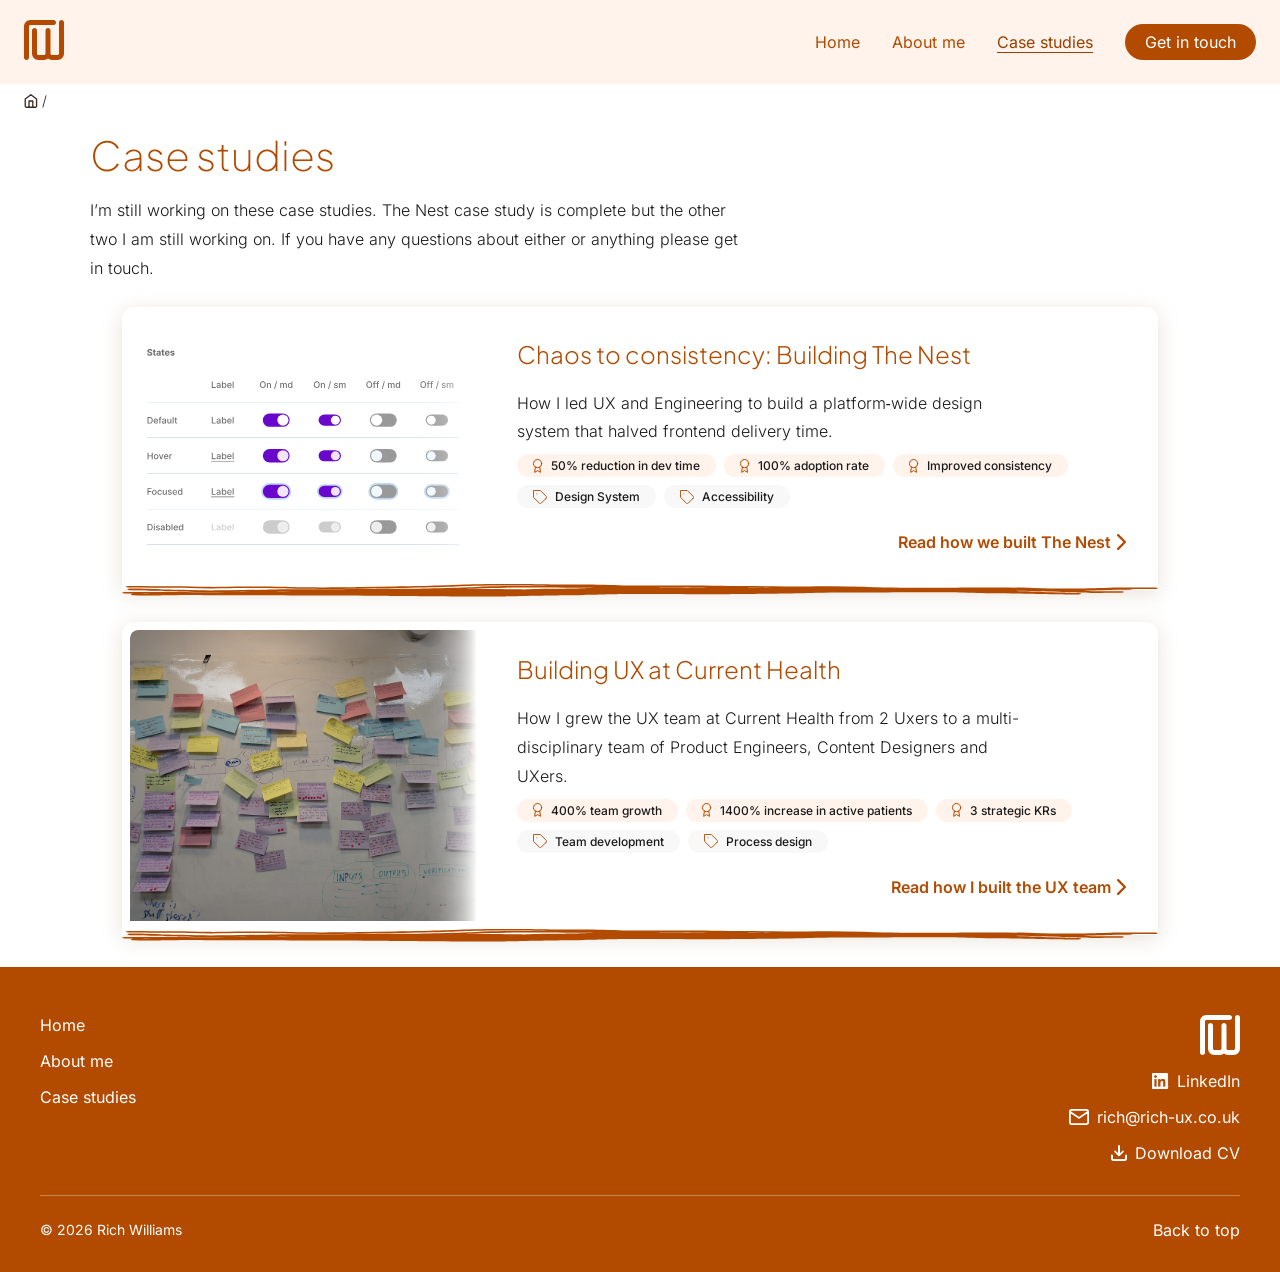
==== case-studies/index.html @ 564349df "fixed link on card" ====
<!DOCTYPE html>
<html lang="en">

<head>
    <meta charset="UTF-8" />
    <meta name="viewport" content="width=device-width, initial-scale=1.0" />
    <title>Chaos to consistency: Building The Nest — Rich Williams</title>
    <link rel="stylesheet" href="../style.css" />
    <link rel="icon" type="image/png" href="../assets/icons/rwfavicon.png" />
    <link
        href="https://fonts.googleapis.com/css2?family=Source+Serif+4:ital,opsz,wght@0,8..60,300;0,8..60,400;1,8..60,300;1,8..60,400&display=swap"
        rel="stylesheet">
</head>

<body>

    <!-- Navigation -->
    <nav>
        <div class="nav-inner">
            <div class="nav-logo">
                <a href="../index.html" class="nav-logo"><img src="../assets/icons/rwlogo.svg" alt="Rich Williams" /></a>
            </div>
            <button class="nav-toggle" aria-label="Toggle navigation">
                <span></span>
                <span></span>
                <span></span>
            </button>
            <ul class="nav-links">
                <li><a href="../index.html">Home</a></li>
                <li><a href="../About.html">About me</a></li>
                <li><a href="#" class="active">Case studies</a></li>
                <li><a href="../Get-in-touch.html" class="small-button">Get in touch</a></li>
            </ul>
        </div>
    </nav>





    <p class="breadcrumb"><a href="../index.html"><img src="../assets/icons/home.svg" alt="Home" /></a> /
    </p>
    <!-- Page title -->
    <section class="section page-title">
        <div class="container">
            <h1 class="heading-xl">Case studies</h1>
            <div class="page-intro">
            <p>I’m still working on these case studies. The Nest case study is complete but the other two I am still
                working on. If you have any questions about either or anything please get in touch.</p>
        </div>

        </div>
    </section>

   <section class="section">
    <div class="container">
      <div class="case-study-card">
        <div class="case-study-inner">
          <!-- Thumbnail image -->
          <div class="case-study-image">
            <img src="../assets/images/toggle states.svg" alt="The Nest design system" />
          </div>

          <div class="case-study-content">
            <!-- Title and description -->
            <h3 class="heading-sm">Chaos to consistency: Building The Nest</h3>
            <p>How I led UX and Engineering to build a platform‑wide design system that halved frontend delivery time.
            </p>

            <!-- Outcome metrics -->
            <div class="tag-row">
              <span class="caption tag tag-tint">
                <img src="../assets/icons/rosette.svg" alt="" />
                50% reduction in dev time
              </span>
              <span class="caption tag tag-tint">
                <img src="../assets/icons/rosette.svg" alt="" />
                100% adoption rate
              </span>
              <span class="caption tag tag-tint">
                <img src="../assets/icons/rosette.svg" alt="" />
                Improved consistency
              </span>
            </div>
            <!-- Category tags -->
            <div class="tag-row">
              <span class="caption tag tag-grey">
                <img src="../assets/icons/tag.svg" alt="" />
                Design System
              </span>
              <span class="caption tag tag-grey">
                <img src="../assets/icons/tag.svg" alt="" />
                Accessibility
              </span>
            </div>

            <!-- Link to full case study -->
            <a href="Nest.html" class="text-link">Read how we built The Nest <img src="../assets/icons/chevron-right.svg"
                alt="" /></a>

          </div>
        </div>
        <svg class="card-divider" viewBox="0 0 1440 12" preserveAspectRatio="none" fill="none"
          xmlns="http://www.w3.org/2000/svg">
          <path
            d="M547.873 0.00112486C556.497 -0.0103455 564.703 0.0658817 575.033 0.161155C575.039 0.161148 575.044 0.161141 575.05 0.161135C576.592 0.174655 578.011 0.189028 579.595 0.203161C592.304 0.316782 608.635 0.447806 633.414 0.493424C660.767 0.543692 682.5 0.844926 695.744 1.14717C698.2 1.20355 700.788 1.23165 707.24 1.24553C711.489 1.25442 717.162 1.2574 725.466 1.25784C729.815 1.25819 734.997 1.25729 740.941 1.25504C743.165 1.25417 745.629 1.25084 748.038 1.24611C767.749 1.19651 795.05 1.19881 820.434 1.33791C837.796 1.42681 854.274 1.54306 866.773 1.62764C885.071 1.75426 902.698 1.88879 921.875 1.93249C931.959 1.95537 942.474 1.95318 953.745 1.90866C962.042 1.87637 970.833 1.85417 980.151 1.83052C996.888 1.7891 1013.18 1.99351 1029.73 2.23438C1031.84 2.26507 1033.94 2.29633 1036.07 2.32787C1050.66 2.54595 1065.61 2.77458 1081.73 2.90122C1085.93 2.93473 1090.12 2.96038 1094.03 2.98371C1117.24 3.12228 1137.14 3.02761 1158.81 2.92442C1168.75 2.87711 1179.07 2.82793 1190.26 2.79869C1197.57 2.77959 1206.17 2.76997 1215.58 2.76618C1228.98 2.75552 1243.94 2.88125 1258.93 3.09452C1261.11 3.12447 1263.29 3.15499 1265.46 3.18594C1265.47 3.18609 1265.48 3.18624 1265.49 3.18639C1284.44 3.47351 1303.07 3.65802 1318.44 3.62185C1322.03 3.61651 1325.43 3.60403 1328.61 3.58592C1355.33 3.39132 1365.41 3.12402 1373.8 3.00933C1376.96 2.95946 1379.88 2.91646 1383.36 2.8827C1383.54 2.88103 1383.71 2.87939 1383.89 2.87777C1396.43 2.76205 1415.11 2.77872 1434.05 2.81992C1434.12 2.82002 1434.19 2.82012 1434.26 2.82022C1437.47 2.82722 1440.03 3.11418 1440 3.45975C1440.01 3.80534 1437.41 4.079 1434.21 4.07201C1424.06 4.04977 1414.12 4.03518 1405.24 4.04273C1404.78 4.33979 1402.39 4.565 1399.52 4.56466C1396.64 4.56485 1391.37 4.60166 1383.9 4.68834C1372.71 4.80128 1356.57 5.15283 1335.97 5.52775C1338.33 5.56668 1340.31 5.60434 1342.03 5.64057C1344.06 5.68299 1345.62 5.71986 1346.96 5.75122C1349.74 5.81647 1351.6 5.85837 1354.89 5.8713C1361.87 5.85142 1372.47 5.76589 1383.9 5.74418C1384.94 5.74204 1386.03 5.74011 1387.09 5.73857C1390.27 5.73402 1392.85 6.01267 1392.84 6.35806C1392.82 6.70369 1390.22 6.98515 1387.04 6.98995C1386.97 6.99009 1386.91 6.99024 1386.85 6.99038C1385.88 6.99182 1384.86 6.99365 1383.9 6.99564C1372.44 7.01698 1361.39 7.10703 1354.05 7.12737C1352.03 7.13288 1350.28 7.13327 1348.97 7.13075C1347.93 7.12878 1346.62 7.12475 1345.89 7.11085C1345.79 7.10899 1345.61 7.10517 1345.39 7.09873C1345.39 7.09856 1345.38 7.09839 1345.38 7.09822C1345.26 7.09468 1344.63 7.07678 1343.96 7.03163C1343.83 7.02251 1343.53 7.00206 1343.19 6.96786C1343.11 6.96574 1343.02 6.96361 1342.93 6.96149C1341.7 6.93205 1340.45 6.90159 1339.1 6.87228C1335 6.78174 1329.04 6.68565 1318.44 6.54273C1315.34 6.50072 1311.93 6.45338 1308 6.39572C1291.97 6.22969 1264.86 5.58526 1231.08 5.34145C1233.36 5.37998 1235.64 5.42057 1237.93 5.46292C1243.68 5.56909 1249.47 5.68808 1255.24 5.81422C1257.47 5.86255 1259.65 5.91125 1261.87 5.96081C1265.46 6.04072 1269.05 6.12171 1272.65 6.19987C1275.07 6.25266 1277.51 6.30435 1279.94 6.35406C1279.94 6.35413 1279.95 6.35419 1279.96 6.35426C1283.33 6.42333 1286.72 6.48903 1290.12 6.54993C1291.33 6.57203 1292.49 6.59256 1293.67 6.6124C1298.34 6.69073 1302.91 6.75731 1308.18 6.84855C1308.82 6.86294 1309.51 6.88088 1310.04 6.89551C1310.6 6.91098 1311.14 6.92648 1311.64 6.94202C1312.09 6.95573 1312.51 6.96953 1312.92 6.98231C1312.98 6.984 1313.03 6.9857 1313.09 6.98739C1313.55 7.00165 1313.99 7.01475 1314.42 7.02704C1314.85 7.03931 1315.24 7.05103 1315.63 7.06114C1315.64 7.06114 1315.64 7.06114 1315.65 7.06114C1316.06 7.0715 1316.38 7.07924 1316.82 7.08801C1317.38 7.09897 1317.86 7.10727 1318.44 7.11527C1318.44 7.11528 1318.44 7.11528 1318.44 7.11528C1319.01 7.12306 1319.6 7.12978 1320.18 7.13542C1320.76 7.14105 1321.37 7.14567 1321.98 7.1496C1322.59 7.15352 1323.2 7.15693 1323.83 7.15955C1324.46 7.16218 1325.08 7.16413 1325.72 7.16583C1326.36 7.16753 1327 7.16905 1327.64 7.1702C1329.14 7.17283 1330.56 7.2356 1331.6 7.34803C1332.65 7.46045 1333.23 7.61276 1333.23 7.77397C1333.22 7.93514 1332.62 8.09351 1331.57 8.21494C1330.51 8.33629 1329.09 8.41018 1327.59 8.42165C1327.19 8.42472 1326.78 8.42794 1326.37 8.43084C1326.13 8.43256 1325.89 8.43402 1325.64 8.43565C1324.98 8.44002 1324.33 8.44444 1323.66 8.44787C1322.98 8.4513 1322.33 8.45383 1321.64 8.45581C1320.95 8.45778 1320.27 8.45901 1319.57 8.45884C1319.2 8.45875 1318.83 8.45829 1318.44 8.4574C1318.1 8.45659 1317.76 8.45542 1317.41 8.45383C1316.7 8.45067 1315.89 8.44463 1315.18 8.43678C1314.66 8.43127 1313.99 8.42173 1313.45 8.41299C1312.88 8.40386 1312.33 8.39355 1311.79 8.38274C1311.26 8.3719 1310.74 8.36032 1310.24 8.34926C1310.18 8.34812 1310.13 8.34698 1310.08 8.34585C1309.63 8.33604 1309.21 8.32638 1308.81 8.31767C1308.36 8.30794 1307.94 8.29943 1307.54 8.29196C1307.1 8.28358 1306.82 8.27986 1306.49 8.27558C1302.12 8.24029 1296.7 8.21187 1291.56 8.16902C1290.92 8.16377 1290.26 8.15804 1289.62 8.15235C1286.24 8.12291 1282.86 8.08876 1279.48 8.05094C1277.03 8.0235 1274.57 7.99421 1272.12 7.9636C1268.5 7.91859 1264.87 7.87073 1261.25 7.82392C1259 7.79481 1256.79 7.7664 1254.55 7.7386C1248.69 7.66596 1242.82 7.60094 1236.92 7.54868C1231.06 7.49641 1225.14 7.45665 1219.21 7.42698C1218.03 7.42095 1216.82 7.41519 1215.58 7.40971C1210.84 7.38831 1205.98 7.35915 1201.27 7.31908C1196.93 7.28146 1192.47 7.21588 1188.33 7.14817C1186.13 7.11171 1183.93 7.07471 1181.8 7.0377C1181.79 7.03749 1181.79 7.03729 1181.78 7.03709C1179.89 7.0046 1178.05 6.97243 1176.2 6.94187C1172.25 6.87605 1168.37 6.81738 1164.49 6.76791C1160.62 6.71843 1156.76 6.67806 1152.87 6.64706C1149.01 6.61637 1145.1 6.59417 1141.21 6.58053C1137.33 6.56677 1133.46 6.56119 1129.45 6.56161C1124.17 6.56282 1118.91 6.574 1113.5 6.58724C1108.14 6.60077 1102.72 6.61771 1097.35 6.63485C1096.75 6.63662 1096.2 6.63834 1095.68 6.64005C1095.1 6.64176 1094.52 6.64346 1094.03 6.64517C1093.37 6.64757 1092.4 6.65039 1091.71 6.65333C1091.71 6.65333 1091.7 6.65334 1091.69 6.65334C1088.18 6.66679 1084.66 6.68235 1081.13 6.69789C1075.7 6.72194 1070.23 6.74676 1064.76 6.76954C1059.29 6.79227 1053.78 6.8133 1048.23 6.82905C1042.68 6.84448 1037.02 6.85552 1031.3 6.84967C1026.2 6.84502 1021.07 6.83549 1016.05 6.8269C1014.72 6.82465 1013.39 6.82247 1012.07 6.82036C1005.78 6.81078 999.681 6.80805 993.657 6.82573C987.637 6.84292 981.629 6.87976 975.569 6.93455C969.507 6.98934 963.41 7.06082 957.207 7.1488C956.031 7.16533 954.889 7.18221 953.781 7.19942C948.699 7.27656 943.706 7.35134 938.638 7.4234C932.412 7.51157 926.215 7.59409 919.895 7.67037C916.378 7.71266 912.684 7.74852 909.13 7.77584C905.593 7.80352 902.029 7.82446 898.555 7.84091C897.131 7.84758 895.721 7.85333 894.327 7.85888C892.302 7.86699 890.25 7.87377 888.272 7.88073C884.908 7.89238 881.648 7.904 878.446 7.919C875.269 7.93409 872.168 7.95309 869.193 7.97987C866.096 8.00761 863.562 8.03865 860.51 8.08602C853.095 8.16706 848.499 8.17442 843.395 8.18429C842.39 8.18621 841.362 8.18856 840.291 8.19114C834.174 8.19966 828.053 8.19667 822.019 8.18948C815.939 8.18205 809.923 8.17013 803.858 8.15673C797.866 8.14352 791.758 8.12823 785.758 8.11416C779.732 8.1 773.724 8.08646 767.692 8.07398C761.636 8.06155 755.522 8.04997 749.611 8.04022C749.102 8.03941 748.586 8.03854 748.067 8.03763C745.237 8.03173 741.993 8.02256 739.226 8.01043C736.806 8.00051 734.355 7.98928 732.048 7.97758C731.092 7.97285 730.132 7.9681 729.174 7.96349C725.913 7.94745 722.761 7.93244 719.689 7.92276C716.69 7.9128 713.615 7.90834 710.787 7.91139C707.909 7.91453 705.012 7.92596 702.21 7.94551C699.275 7.96628 696.798 7.99012 693.697 8.02987C691.672 8.05606 689.639 8.08234 687.672 8.10839C684.717 8.14742 681.724 8.18699 678.766 8.22754C675.807 8.26807 672.843 8.30916 669.909 8.35157C668.962 8.36521 667.96 8.3796 667.009 8.39359C664.065 8.43681 661.162 8.4809 658.259 8.52707C655.363 8.57315 652.487 8.62087 649.631 8.67105C646.768 8.72143 643.931 8.77351 641.057 8.82942C636.17 8.92475 631.497 8.97287 627.378 9.00656C623.23 9.04 619.34 9.06094 615.576 9.08089C614.872 9.08461 614.171 9.08833 613.471 9.09204C610.38 9.10782 607.432 9.12266 604.471 9.1396C600.794 9.16045 597.284 9.18391 593.667 9.21094C590.189 9.23751 586.478 9.26801 583.035 9.30248C579.381 9.33758 576.079 9.37456 572.353 9.41939C568.793 9.46326 565.104 9.51923 560.982 9.57998C557.121 9.64004 552.724 9.70198 548.547 9.75604C544.22 9.81036 539.937 9.85761 535.633 9.89406C534.87 9.90171 533.683 9.90905 532.987 9.91555C529.656 9.93994 526.193 9.9592 522.863 9.9736C518.602 9.99201 514.333 10.0028 510.105 10.0078C505.885 10.0128 501.529 10.0119 497.453 10.006C490.849 9.99628 484.274 9.98262 477.687 9.9675C471.141 9.95231 464.574 9.93537 458.007 9.91745C451.845 9.90053 445.634 9.8829 439.48 9.86456C439.11 9.86347 438.741 9.86237 438.373 9.86125C431.831 9.84119 425.286 9.81571 418.751 9.7849C417.291 9.77807 415.882 9.77108 414.418 9.76374C409.342 9.73804 404.239 9.70916 399.175 9.67809C399.14 9.67778 399.105 9.67747 399.07 9.67716C392.556 9.63739 386.149 9.59408 379.684 9.55092C377.314 9.53524 375.03 9.51996 372.715 9.50528C370.394 9.49059 368.12 9.47678 365.821 9.46378C363.524 9.4508 361.233 9.43901 358.985 9.42895C356.702 9.41884 354.49 9.41047 352.251 9.40478C350.201 9.39941 348.165 9.39706 345.936 9.3944C345.732 9.39417 345.528 9.39393 345.324 9.3937C342.897 9.39094 340.122 9.38446 337.546 9.37137C330.713 9.33558 324.08 9.30915 317.314 9.29188C311.29 9.27649 305.276 9.26856 299.214 9.26616C298.454 9.26585 297.697 9.26553 296.945 9.2652C294.308 9.26402 291.607 9.26284 288.941 9.26084C284.794 9.25775 280.588 9.25328 276.42 9.2469C269.514 9.23639 262.625 9.21987 255.67 9.19711C248.743 9.17447 241.783 9.14553 234.848 9.11421C227.919 9.08292 220.933 9.04952 214.037 9.01826C206.355 8.98315 198.727 8.95549 191.04 8.93841C183.474 8.92131 175.905 8.91399 168.34 8.91555C168.251 8.91557 168.162 8.9156 168.073 8.91563C160.42 8.91573 152.799 8.96892 145.146 9.01738C137.491 9.0664 129.814 9.07912 122.15 9.02621C121.954 9.02492 121.757 9.0236 121.558 9.02224C117.157 8.99194 112.759 8.93629 108.36 8.85733C105.931 8.86062 103.603 8.85802 101.365 8.85314C91.4358 8.82233 83.22 8.81404 74.8052 8.90213C69.1937 8.95731 63.4824 9.00456 57.2018 9.04459C55.7288 9.05976 54.4377 9.08138 52.9858 9.10746C52.6955 9.11243 52.3883 9.11741 52.0774 9.12272C50.1211 9.1563 47.9092 9.19144 44.7665 9.21366C38.5453 9.25799 29.009 9.24835 16.6998 8.95609C13.5808 8.88225 11.6081 8.54898 12.2766 8.21144C12.7428 7.97467 14.4087 7.79874 16.417 7.74023C12.7007 7.70007 8.97055 7.65806 5.26919 7.61633C3.79507 7.59961 2.39763 7.52193 1.4155 7.39842C0.425852 7.27488 -0.0752957 7.11618 0.00924291 6.9553C0.0933857 6.79437 0.766166 6.64342 1.87539 6.53353C2.99034 6.42377 4.4385 6.36431 5.92924 6.3669C9.87339 6.37407 13.8015 6.38132 17.7282 6.38643C21.6733 6.39161 25.5913 6.39463 29.5038 6.3962C33.42 6.39778 37.3694 6.39758 41.2986 6.3962C45.2156 6.39475 49.1451 6.39244 53.0882 6.38887C57.0525 6.3854 60.918 6.38052 64.8714 6.37545C67.2666 6.37234 69.6434 6.36927 71.9869 6.36568C72.8564 6.36445 73.716 6.36276 74.5868 6.36141C74.6595 6.3613 74.7323 6.36119 74.8052 6.36108C75.4445 6.36013 76.0675 6.35978 76.7164 6.35984C84.3224 6.35536 91.985 6.44597 99.602 6.54745C106.919 6.64475 114.231 6.70876 121.558 6.69016C121.9 6.68944 122.238 6.68861 122.573 6.68769C130.22 6.66906 137.876 6.58417 145.52 6.46596C153.125 6.34888 160.703 6.22983 168.322 6.1633C168.361 6.16294 168.4 6.16259 168.439 6.16225C176.081 6.09325 183.714 6.03417 191.35 5.98554C197.256 5.94791 203.112 5.91642 208.975 5.8907C211.271 5.85572 213.566 5.8236 215.821 5.79359C222.385 5.70618 228.955 5.60039 235.431 5.5006C223.906 5.53568 214.653 5.62171 205.838 5.71802C204.663 5.73093 203.472 5.74421 202.31 5.75743C191.69 5.87827 181.385 6.00396 168.321 6.09137C166.682 6.10241 165.015 6.11423 163.298 6.12708C147.027 6.26568 133.263 6.49134 121.558 6.44463C101.526 6.38486 87.6245 5.92817 77.5763 5.9092C76.6157 5.90222 75.7105 5.89632 74.8052 5.89121C60.7541 5.81101 54.4132 5.69236 48.3561 5.46966C39.3226 5.13491 21.8812 4.9445 13.1173 4.93742C9.93142 4.93485 7.36091 4.65244 7.37948 4.30691C7.3909 3.96129 9.98492 3.68299 13.1727 3.68555C22.4214 3.69302 41.2945 3.88655 52.0552 4.28493C56.5079 4.44947 61.5478 4.55987 74.8052 4.63817C75.8572 4.64432 76.9431 4.65159 78.0804 4.66042C87.9803 4.68412 101.688 5.13416 121.558 5.19273C133.242 5.23962 147.02 5.01318 163.397 4.87429C165.079 4.86178 166.708 4.85028 168.313 4.83944C180.878 4.75529 190.815 4.6334 201.301 4.51261C202.454 4.49935 203.624 4.4858 204.805 4.47275C204.812 4.47273 204.819 4.47272 204.827 4.47271C215.682 4.35243 227.505 4.24483 243.446 4.23265C260.97 4.21973 281.39 4.20908 299.221 4.15223C318.796 4.09166 335.246 4.06657 341.376 4.02595C343.687 4.01089 345.907 3.99281 348.254 3.97423C357.269 3.90061 368.148 3.82914 392.664 3.833C398.024 3.83268 404.314 3.84101 411.166 3.85102C421.189 3.70907 430.92 3.56529 439.48 3.47162C439.689 3.46925 439.899 3.46692 440.11 3.46463C447.593 3.38455 454.551 3.23722 461.222 3.07582C463.165 3.02936 465.1 2.98077 467.032 2.93239C471.706 2.81571 476.383 2.69909 480.941 2.60889C484.575 2.537 488.375 2.4506 492.398 2.35925C503.793 2.1003 516.969 1.8014 532.987 1.67908C537.381 1.64349 542.433 1.61841 547.406 1.61292C571.631 1.58486 592.412 1.62855 610.294 1.67231C597.142 1.61065 587.005 1.52651 578.541 1.45023C576.976 1.4358 575.438 1.42177 573.944 1.40823C563.547 1.31233 555.972 1.24162 547.949 1.25231C542.552 1.2593 537.376 1.26795 532.987 1.27479C505.211 1.31211 492.494 1.42752 478.44 1.6909C474.132 1.77161 469.378 1.87913 464.256 1.99486C456.724 2.16535 448.341 2.35386 439.48 2.50176C436.274 2.55451 433.039 2.60094 429.753 2.63825C418.034 2.77071 404.949 2.95103 391.067 3.1205C391.062 3.12048 391.056 3.12046 391.051 3.12044C388.345 3.15368 385.6 3.18659 382.83 3.21896C365.961 3.41642 348.213 3.59266 330.939 3.70207C329.092 3.7137 326.883 3.73116 324.335 3.75197C317.909 3.80445 309.446 3.87799 299.222 3.93302C286.064 4.00538 270.166 4.0082 252.458 3.85514C245.543 3.79627 238.375 3.692 230.183 3.58211C227.689 3.5487 225.102 3.51448 222.393 3.48163C210.727 3.34067 196.531 3.2075 177.638 3.22167C174.668 3.22387 171.556 3.22989 168.303 3.23978C154.706 3.26012 139.265 3.57976 123.335 3.55161C122.749 3.55113 122.16 3.55036 121.558 3.54927C112.417 3.54069 103.16 3.38127 93.9979 3.22337C87.4946 3.11432 81.1076 3.04159 74.8052 3.02429C52.5669 2.9577 31.5853 2.87183 10.5804 2.78587C10.5749 2.78587 10.5695 2.78587 10.564 2.78587C7.38016 2.77284 4.89001 2.48182 4.9996 2.13643C5.11365 1.79123 7.79244 1.52168 10.9629 1.53461C31.9068 1.62026 52.7355 1.70587 74.8052 1.77228C81.1837 1.78979 87.6565 1.86443 94.2346 1.97534C103.274 2.13157 112.455 2.28865 121.558 2.29748C122.144 2.29854 122.72 2.29931 123.289 2.29979C139.14 2.32903 154.629 2.00898 168.295 1.98753C171.715 1.97701 174.975 1.97074 178.098 1.96854C197.321 1.95523 211.757 2.09331 223.599 2.23777C226.447 2.27278 229.128 2.30825 231.674 2.34266C239.774 2.45244 246.507 2.55142 253.058 2.60729C270.603 2.75914 286.264 2.75293 299.224 2.67885C308.769 2.62538 316.778 2.55549 323.016 2.50405C325.648 2.48258 327.911 2.46443 329.885 2.45209C346.822 2.34375 364.293 2.16957 381.151 1.97369C383.882 1.94185 386.6 1.90962 389.308 1.87684C389.313 1.87666 389.319 1.87647 389.324 1.87629C403.181 1.70821 416.53 1.52709 428.446 1.39327C432.262 1.35055 435.906 1.29662 439.48 1.23536C447.125 1.10246 454.252 0.94165 460.991 0.788163C466.295 0.667834 471.409 0.552431 476.447 0.457953C491.381 0.178002 504.842 0.0607109 532.987 0.0233612C537.368 0.0166063 542.539 0.00803471 547.873 0.00112486ZM22.18 7.80066C29.8325 7.9575 36.0693 7.99058 40.729 7.98011C36.7773 7.94448 32.8308 7.90709 28.9075 7.86841C26.6513 7.8464 24.4153 7.82383 22.18 7.80066ZM412.096 5.10369C410.871 5.12144 409.598 5.13912 408.348 5.15679C411.834 5.15544 415.276 5.15329 418.736 5.14973C422.973 5.14535 427.237 5.13947 431.47 5.13155C424.722 5.12335 418.184 5.11267 412.096 5.10369ZM547.464 2.86474C542.434 2.8703 537.37 2.89639 532.987 2.9337C518.41 3.05095 506.358 3.32276 495.301 3.57389C491.115 3.66877 487.054 3.76053 483.039 3.84001C481.374 3.87296 479.712 3.90939 478.033 3.94804C487.801 3.96766 496.785 3.98827 504.13 4.00542C516.125 4.03349 525.396 4.07825 532.987 4.12841C539.234 4.16811 544.451 4.20751 549.436 4.24541C552.65 4.26951 555.63 4.29243 558.796 4.31238C561.29 4.26774 564.089 4.22302 566.721 4.18346C570.601 4.12737 574.622 4.073 578.495 4.02605C582.428 3.97876 586.325 3.93581 590.303 3.89855C594.155 3.86117 598.145 3.82877 601.976 3.80002C605.675 3.77273 609.23 3.7489 612.797 3.72548C613 3.72415 613.204 3.72283 613.408 3.7215C617.073 3.69675 620.772 3.67259 624.051 3.64195C627.422 3.61046 630.267 3.57503 632.744 3.52443C635.856 3.46138 639.07 3.40033 642.223 3.34318C645.391 3.28589 648.544 3.23208 651.686 3.18121C654.838 3.13024 657.957 3.08215 661.083 3.03612C662.094 3.02124 663.15 3.00588 664.154 2.99152C664.617 2.9849 665.079 2.97814 665.54 2.97162C659.423 2.97976 653.064 2.9853 646.508 2.98693C637.026 2.98931 626.892 2.96557 615.725 2.9379C596.674 2.89035 574.53 2.83318 547.464 2.86474ZM758.26 2.5907C755.807 2.60021 752.465 2.61848 748.044 2.64814C747.607 2.65112 747.158 2.65417 746.695 2.65728C745.529 2.66512 744.277 2.67374 742.94 2.68225C742.971 2.68243 743.004 2.68231 743.035 2.68249C744.792 2.69248 746.437 2.70151 748.044 2.7096C749.53 2.71648 751.008 2.72325 752.526 2.72994C758.277 2.75521 763.944 2.78203 769.571 2.81069C775.308 2.83934 780.93 2.86957 786.641 2.90123C792.309 2.93283 798.054 2.96565 803.691 2.99778C809.406 3.03016 815.038 3.06237 820.72 3.09073C822.528 3.09977 824.356 3.10849 826.165 3.11663C822.114 3.06008 817.9 3.00963 813.457 2.95954C809.901 2.91952 806.213 2.87966 802.299 2.83727C800.819 2.82113 799.019 2.79856 796.898 2.77316C788.553 2.67356 775.451 2.52472 758.26 2.5907ZM871.508 3.06953C872.825 3.06885 874.146 3.06876 875.438 3.06957C879.122 3.07195 882.715 3.07939 886.251 3.08653C888.724 3.09155 891.168 3.09682 893.588 3.10051C894.6 3.10203 895.614 3.10317 896.622 3.10418C898.314 3.10588 899.994 3.10633 901.646 3.106C890.008 3.04452 878.59 2.96076 866.711 2.87853C866.554 2.87744 866.396 2.87671 866.238 2.87562C868.038 2.942 869.794 3.00667 871.508 3.06953Z"
            fill="#B24A00" />
        </svg>
      </div>
         </div>
  </section>


     <section class="section">
    <div class="container">
      <div class="case-study-card">
        <div class="case-study-inner">
          <!-- Thumbnail image -->
          <div class="case-study-image">
            <img src="../assets/images/post_its.jpg" alt="Post it notes on a whiteboard" />
          </div>

          <div class="case-study-content">
            <!-- Title and description -->
            <h3 class="heading-sm">Building UX at Current Health</h3>
            <p>How I grew the UX team at Current Health from 2 Uxers to a multi-disciplinary team of Product Engineers, Content Designers and UXers.
            </p>

            <!-- Outcome metrics -->
            <div class="tag-row">
              <span class="caption tag tag-tint">
                <img src="../assets/icons/rosette.svg" alt="" />
                400% team growth
              </span>
              <span class="caption tag tag-tint">
                <img src="../assets/icons/rosette.svg" alt="" />
                1400% increase in active patients
              </span>
              <span class="caption tag tag-tint">
                <img src="../assets/icons/rosette.svg" alt="" />
                3 strategic KRs
              </span>
            </div>
            <!-- Category tags -->
            <div class="tag-row">
              <span class="caption tag tag-grey">
                <img src="../assets/icons/tag.svg" alt="" />
                Team development
              </span>
              <span class="caption tag tag-grey">
                <img src="../assets/icons/tag.svg" alt="" />
                Process design
              </span>
            </div>

            <!-- Link to full case study -->
            <a href="ux_cw.html" class="text-link">Read how I built the UX team <img src="../assets/icons/chevron-right.svg"
                alt="" /></a>

          </div>
        </div>
        <svg class="card-divider" viewBox="0 0 1440 12" preserveAspectRatio="none" fill="none"
          xmlns="http://www.w3.org/2000/svg">
          <path
            d="M547.873 0.00112486C556.497 -0.0103455 564.703 0.0658817 575.033 0.161155C575.039 0.161148 575.044 0.161141 575.05 0.161135C576.592 0.174655 578.011 0.189028 579.595 0.203161C592.304 0.316782 608.635 0.447806 633.414 0.493424C660.767 0.543692 682.5 0.844926 695.744 1.14717C698.2 1.20355 700.788 1.23165 707.24 1.24553C711.489 1.25442 717.162 1.2574 725.466 1.25784C729.815 1.25819 734.997 1.25729 740.941 1.25504C743.165 1.25417 745.629 1.25084 748.038 1.24611C767.749 1.19651 795.05 1.19881 820.434 1.33791C837.796 1.42681 854.274 1.54306 866.773 1.62764C885.071 1.75426 902.698 1.88879 921.875 1.93249C931.959 1.95537 942.474 1.95318 953.745 1.90866C962.042 1.87637 970.833 1.85417 980.151 1.83052C996.888 1.7891 1013.18 1.99351 1029.73 2.23438C1031.84 2.26507 1033.94 2.29633 1036.07 2.32787C1050.66 2.54595 1065.61 2.77458 1081.73 2.90122C1085.93 2.93473 1090.12 2.96038 1094.03 2.98371C1117.24 3.12228 1137.14 3.02761 1158.81 2.92442C1168.75 2.87711 1179.07 2.82793 1190.26 2.79869C1197.57 2.77959 1206.17 2.76997 1215.58 2.76618C1228.98 2.75552 1243.94 2.88125 1258.93 3.09452C1261.11 3.12447 1263.29 3.15499 1265.46 3.18594C1265.47 3.18609 1265.48 3.18624 1265.49 3.18639C1284.44 3.47351 1303.07 3.65802 1318.44 3.62185C1322.03 3.61651 1325.43 3.60403 1328.61 3.58592C1355.33 3.39132 1365.41 3.12402 1373.8 3.00933C1376.96 2.95946 1379.88 2.91646 1383.36 2.8827C1383.54 2.88103 1383.71 2.87939 1383.89 2.87777C1396.43 2.76205 1415.11 2.77872 1434.05 2.81992C1434.12 2.82002 1434.19 2.82012 1434.26 2.82022C1437.47 2.82722 1440.03 3.11418 1440 3.45975C1440.01 3.80534 1437.41 4.079 1434.21 4.07201C1424.06 4.04977 1414.12 4.03518 1405.24 4.04273C1404.78 4.33979 1402.39 4.565 1399.52 4.56466C1396.64 4.56485 1391.37 4.60166 1383.9 4.68834C1372.71 4.80128 1356.57 5.15283 1335.97 5.52775C1338.33 5.56668 1340.31 5.60434 1342.03 5.64057C1344.06 5.68299 1345.62 5.71986 1346.96 5.75122C1349.74 5.81647 1351.6 5.85837 1354.89 5.8713C1361.87 5.85142 1372.47 5.76589 1383.9 5.74418C1384.94 5.74204 1386.03 5.74011 1387.09 5.73857C1390.27 5.73402 1392.85 6.01267 1392.84 6.35806C1392.82 6.70369 1390.22 6.98515 1387.04 6.98995C1386.97 6.99009 1386.91 6.99024 1386.85 6.99038C1385.88 6.99182 1384.86 6.99365 1383.9 6.99564C1372.44 7.01698 1361.39 7.10703 1354.05 7.12737C1352.03 7.13288 1350.28 7.13327 1348.97 7.13075C1347.93 7.12878 1346.62 7.12475 1345.89 7.11085C1345.79 7.10899 1345.61 7.10517 1345.39 7.09873C1345.39 7.09856 1345.38 7.09839 1345.38 7.09822C1345.26 7.09468 1344.63 7.07678 1343.96 7.03163C1343.83 7.02251 1343.53 7.00206 1343.19 6.96786C1343.11 6.96574 1343.02 6.96361 1342.93 6.96149C1341.7 6.93205 1340.45 6.90159 1339.1 6.87228C1335 6.78174 1329.04 6.68565 1318.44 6.54273C1315.34 6.50072 1311.93 6.45338 1308 6.39572C1291.97 6.22969 1264.86 5.58526 1231.08 5.34145C1233.36 5.37998 1235.64 5.42057 1237.93 5.46292C1243.68 5.56909 1249.47 5.68808 1255.24 5.81422C1257.47 5.86255 1259.65 5.91125 1261.87 5.96081C1265.46 6.04072 1269.05 6.12171 1272.65 6.19987C1275.07 6.25266 1277.51 6.30435 1279.94 6.35406C1279.94 6.35413 1279.95 6.35419 1279.96 6.35426C1283.33 6.42333 1286.72 6.48903 1290.12 6.54993C1291.33 6.57203 1292.49 6.59256 1293.67 6.6124C1298.34 6.69073 1302.91 6.75731 1308.18 6.84855C1308.82 6.86294 1309.51 6.88088 1310.04 6.89551C1310.6 6.91098 1311.14 6.92648 1311.64 6.94202C1312.09 6.95573 1312.51 6.96953 1312.92 6.98231C1312.98 6.984 1313.03 6.9857 1313.09 6.98739C1313.55 7.00165 1313.99 7.01475 1314.42 7.02704C1314.85 7.03931 1315.24 7.05103 1315.63 7.06114C1315.64 7.06114 1315.64 7.06114 1315.65 7.06114C1316.06 7.0715 1316.38 7.07924 1316.82 7.08801C1317.38 7.09897 1317.86 7.10727 1318.44 7.11527C1318.44 7.11528 1318.44 7.11528 1318.44 7.11528C1319.01 7.12306 1319.6 7.12978 1320.18 7.13542C1320.76 7.14105 1321.37 7.14567 1321.98 7.1496C1322.59 7.15352 1323.2 7.15693 1323.83 7.15955C1324.46 7.16218 1325.08 7.16413 1325.72 7.16583C1326.36 7.16753 1327 7.16905 1327.64 7.1702C1329.14 7.17283 1330.56 7.2356 1331.6 7.34803C1332.65 7.46045 1333.23 7.61276 1333.23 7.77397C1333.22 7.93514 1332.62 8.09351 1331.57 8.21494C1330.51 8.33629 1329.09 8.41018 1327.59 8.42165C1327.19 8.42472 1326.78 8.42794 1326.37 8.43084C1326.13 8.43256 1325.89 8.43402 1325.64 8.43565C1324.98 8.44002 1324.33 8.44444 1323.66 8.44787C1322.98 8.4513 1322.33 8.45383 1321.64 8.45581C1320.95 8.45778 1320.27 8.45901 1319.57 8.45884C1319.2 8.45875 1318.83 8.45829 1318.44 8.4574C1318.1 8.45659 1317.76 8.45542 1317.41 8.45383C1316.7 8.45067 1315.89 8.44463 1315.18 8.43678C1314.66 8.43127 1313.99 8.42173 1313.45 8.41299C1312.88 8.40386 1312.33 8.39355 1311.79 8.38274C1311.26 8.3719 1310.74 8.36032 1310.24 8.34926C1310.18 8.34812 1310.13 8.34698 1310.08 8.34585C1309.63 8.33604 1309.21 8.32638 1308.81 8.31767C1308.36 8.30794 1307.94 8.29943 1307.54 8.29196C1307.1 8.28358 1306.82 8.27986 1306.49 8.27558C1302.12 8.24029 1296.7 8.21187 1291.56 8.16902C1290.92 8.16377 1290.26 8.15804 1289.62 8.15235C1286.24 8.12291 1282.86 8.08876 1279.48 8.05094C1277.03 8.0235 1274.57 7.99421 1272.12 7.9636C1268.5 7.91859 1264.87 7.87073 1261.25 7.82392C1259 7.79481 1256.79 7.7664 1254.55 7.7386C1248.69 7.66596 1242.82 7.60094 1236.92 7.54868C1231.06 7.49641 1225.14 7.45665 1219.21 7.42698C1218.03 7.42095 1216.82 7.41519 1215.58 7.40971C1210.84 7.38831 1205.98 7.35915 1201.27 7.31908C1196.93 7.28146 1192.47 7.21588 1188.33 7.14817C1186.13 7.11171 1183.93 7.07471 1181.8 7.0377C1181.79 7.03749 1181.79 7.03729 1181.78 7.03709C1179.89 7.0046 1178.05 6.97243 1176.2 6.94187C1172.25 6.87605 1168.37 6.81738 1164.49 6.76791C1160.62 6.71843 1156.76 6.67806 1152.87 6.64706C1149.01 6.61637 1145.1 6.59417 1141.21 6.58053C1137.33 6.56677 1133.46 6.56119 1129.45 6.56161C1124.17 6.56282 1118.91 6.574 1113.5 6.58724C1108.14 6.60077 1102.72 6.61771 1097.35 6.63485C1096.75 6.63662 1096.2 6.63834 1095.68 6.64005C1095.1 6.64176 1094.52 6.64346 1094.03 6.64517C1093.37 6.64757 1092.4 6.65039 1091.71 6.65333C1091.71 6.65333 1091.7 6.65334 1091.69 6.65334C1088.18 6.66679 1084.66 6.68235 1081.13 6.69789C1075.7 6.72194 1070.23 6.74676 1064.76 6.76954C1059.29 6.79227 1053.78 6.8133 1048.23 6.82905C1042.68 6.84448 1037.02 6.85552 1031.3 6.84967C1026.2 6.84502 1021.07 6.83549 1016.05 6.8269C1014.72 6.82465 1013.39 6.82247 1012.07 6.82036C1005.78 6.81078 999.681 6.80805 993.657 6.82573C987.637 6.84292 981.629 6.87976 975.569 6.93455C969.507 6.98934 963.41 7.06082 957.207 7.1488C956.031 7.16533 954.889 7.18221 953.781 7.19942C948.699 7.27656 943.706 7.35134 938.638 7.4234C932.412 7.51157 926.215 7.59409 919.895 7.67037C916.378 7.71266 912.684 7.74852 909.13 7.77584C905.593 7.80352 902.029 7.82446 898.555 7.84091C897.131 7.84758 895.721 7.85333 894.327 7.85888C892.302 7.86699 890.25 7.87377 888.272 7.88073C884.908 7.89238 881.648 7.904 878.446 7.919C875.269 7.93409 872.168 7.95309 869.193 7.97987C866.096 8.00761 863.562 8.03865 860.51 8.08602C853.095 8.16706 848.499 8.17442 843.395 8.18429C842.39 8.18621 841.362 8.18856 840.291 8.19114C834.174 8.19966 828.053 8.19667 822.019 8.18948C815.939 8.18205 809.923 8.17013 803.858 8.15673C797.866 8.14352 791.758 8.12823 785.758 8.11416C779.732 8.1 773.724 8.08646 767.692 8.07398C761.636 8.06155 755.522 8.04997 749.611 8.04022C749.102 8.03941 748.586 8.03854 748.067 8.03763C745.237 8.03173 741.993 8.02256 739.226 8.01043C736.806 8.00051 734.355 7.98928 732.048 7.97758C731.092 7.97285 730.132 7.9681 729.174 7.96349C725.913 7.94745 722.761 7.93244 719.689 7.92276C716.69 7.9128 713.615 7.90834 710.787 7.91139C707.909 7.91453 705.012 7.92596 702.21 7.94551C699.275 7.96628 696.798 7.99012 693.697 8.02987C691.672 8.05606 689.639 8.08234 687.672 8.10839C684.717 8.14742 681.724 8.18699 678.766 8.22754C675.807 8.26807 672.843 8.30916 669.909 8.35157C668.962 8.36521 667.96 8.3796 667.009 8.39359C664.065 8.43681 661.162 8.4809 658.259 8.52707C655.363 8.57315 652.487 8.62087 649.631 8.67105C646.768 8.72143 643.931 8.77351 641.057 8.82942C636.17 8.92475 631.497 8.97287 627.378 9.00656C623.23 9.04 619.34 9.06094 615.576 9.08089C614.872 9.08461 614.171 9.08833 613.471 9.09204C610.38 9.10782 607.432 9.12266 604.471 9.1396C600.794 9.16045 597.284 9.18391 593.667 9.21094C590.189 9.23751 586.478 9.26801 583.035 9.30248C579.381 9.33758 576.079 9.37456 572.353 9.41939C568.793 9.46326 565.104 9.51923 560.982 9.57998C557.121 9.64004 552.724 9.70198 548.547 9.75604C544.22 9.81036 539.937 9.85761 535.633 9.89406C534.87 9.90171 533.683 9.90905 532.987 9.91555C529.656 9.93994 526.193 9.9592 522.863 9.9736C518.602 9.99201 514.333 10.0028 510.105 10.0078C505.885 10.0128 501.529 10.0119 497.453 10.006C490.849 9.99628 484.274 9.98262 477.687 9.9675C471.141 9.95231 464.574 9.93537 458.007 9.91745C451.845 9.90053 445.634 9.8829 439.48 9.86456C439.11 9.86347 438.741 9.86237 438.373 9.86125C431.831 9.84119 425.286 9.81571 418.751 9.7849C417.291 9.77807 415.882 9.77108 414.418 9.76374C409.342 9.73804 404.239 9.70916 399.175 9.67809C399.14 9.67778 399.105 9.67747 399.07 9.67716C392.556 9.63739 386.149 9.59408 379.684 9.55092C377.314 9.53524 375.03 9.51996 372.715 9.50528C370.394 9.49059 368.12 9.47678 365.821 9.46378C363.524 9.4508 361.233 9.43901 358.985 9.42895C356.702 9.41884 354.49 9.41047 352.251 9.40478C350.201 9.39941 348.165 9.39706 345.936 9.3944C345.732 9.39417 345.528 9.39393 345.324 9.3937C342.897 9.39094 340.122 9.38446 337.546 9.37137C330.713 9.33558 324.08 9.30915 317.314 9.29188C311.29 9.27649 305.276 9.26856 299.214 9.26616C298.454 9.26585 297.697 9.26553 296.945 9.2652C294.308 9.26402 291.607 9.26284 288.941 9.26084C284.794 9.25775 280.588 9.25328 276.42 9.2469C269.514 9.23639 262.625 9.21987 255.67 9.19711C248.743 9.17447 241.783 9.14553 234.848 9.11421C227.919 9.08292 220.933 9.04952 214.037 9.01826C206.355 8.98315 198.727 8.95549 191.04 8.93841C183.474 8.92131 175.905 8.91399 168.34 8.91555C168.251 8.91557 168.162 8.9156 168.073 8.91563C160.42 8.91573 152.799 8.96892 145.146 9.01738C137.491 9.0664 129.814 9.07912 122.15 9.02621C121.954 9.02492 121.757 9.0236 121.558 9.02224C117.157 8.99194 112.759 8.93629 108.36 8.85733C105.931 8.86062 103.603 8.85802 101.365 8.85314C91.4358 8.82233 83.22 8.81404 74.8052 8.90213C69.1937 8.95731 63.4824 9.00456 57.2018 9.04459C55.7288 9.05976 54.4377 9.08138 52.9858 9.10746C52.6955 9.11243 52.3883 9.11741 52.0774 9.12272C50.1211 9.1563 47.9092 9.19144 44.7665 9.21366C38.5453 9.25799 29.009 9.24835 16.6998 8.95609C13.5808 8.88225 11.6081 8.54898 12.2766 8.21144C12.7428 7.97467 14.4087 7.79874 16.417 7.74023C12.7007 7.70007 8.97055 7.65806 5.26919 7.61633C3.79507 7.59961 2.39763 7.52193 1.4155 7.39842C0.425852 7.27488 -0.0752957 7.11618 0.00924291 6.9553C0.0933857 6.79437 0.766166 6.64342 1.87539 6.53353C2.99034 6.42377 4.4385 6.36431 5.92924 6.3669C9.87339 6.37407 13.8015 6.38132 17.7282 6.38643C21.6733 6.39161 25.5913 6.39463 29.5038 6.3962C33.42 6.39778 37.3694 6.39758 41.2986 6.3962C45.2156 6.39475 49.1451 6.39244 53.0882 6.38887C57.0525 6.3854 60.918 6.38052 64.8714 6.37545C67.2666 6.37234 69.6434 6.36927 71.9869 6.36568C72.8564 6.36445 73.716 6.36276 74.5868 6.36141C74.6595 6.3613 74.7323 6.36119 74.8052 6.36108C75.4445 6.36013 76.0675 6.35978 76.7164 6.35984C84.3224 6.35536 91.985 6.44597 99.602 6.54745C106.919 6.64475 114.231 6.70876 121.558 6.69016C121.9 6.68944 122.238 6.68861 122.573 6.68769C130.22 6.66906 137.876 6.58417 145.52 6.46596C153.125 6.34888 160.703 6.22983 168.322 6.1633C168.361 6.16294 168.4 6.16259 168.439 6.16225C176.081 6.09325 183.714 6.03417 191.35 5.98554C197.256 5.94791 203.112 5.91642 208.975 5.8907C211.271 5.85572 213.566 5.8236 215.821 5.79359C222.385 5.70618 228.955 5.60039 235.431 5.5006C223.906 5.53568 214.653 5.62171 205.838 5.71802C204.663 5.73093 203.472 5.74421 202.31 5.75743C191.69 5.87827 181.385 6.00396 168.321 6.09137C166.682 6.10241 165.015 6.11423 163.298 6.12708C147.027 6.26568 133.263 6.49134 121.558 6.44463C101.526 6.38486 87.6245 5.92817 77.5763 5.9092C76.6157 5.90222 75.7105 5.89632 74.8052 5.89121C60.7541 5.81101 54.4132 5.69236 48.3561 5.46966C39.3226 5.13491 21.8812 4.9445 13.1173 4.93742C9.93142 4.93485 7.36091 4.65244 7.37948 4.30691C7.3909 3.96129 9.98492 3.68299 13.1727 3.68555C22.4214 3.69302 41.2945 3.88655 52.0552 4.28493C56.5079 4.44947 61.5478 4.55987 74.8052 4.63817C75.8572 4.64432 76.9431 4.65159 78.0804 4.66042C87.9803 4.68412 101.688 5.13416 121.558 5.19273C133.242 5.23962 147.02 5.01318 163.397 4.87429C165.079 4.86178 166.708 4.85028 168.313 4.83944C180.878 4.75529 190.815 4.6334 201.301 4.51261C202.454 4.49935 203.624 4.4858 204.805 4.47275C204.812 4.47273 204.819 4.47272 204.827 4.47271C215.682 4.35243 227.505 4.24483 243.446 4.23265C260.97 4.21973 281.39 4.20908 299.221 4.15223C318.796 4.09166 335.246 4.06657 341.376 4.02595C343.687 4.01089 345.907 3.99281 348.254 3.97423C357.269 3.90061 368.148 3.82914 392.664 3.833C398.024 3.83268 404.314 3.84101 411.166 3.85102C421.189 3.70907 430.92 3.56529 439.48 3.47162C439.689 3.46925 439.899 3.46692 440.11 3.46463C447.593 3.38455 454.551 3.23722 461.222 3.07582C463.165 3.02936 465.1 2.98077 467.032 2.93239C471.706 2.81571 476.383 2.69909 480.941 2.60889C484.575 2.537 488.375 2.4506 492.398 2.35925C503.793 2.1003 516.969 1.8014 532.987 1.67908C537.381 1.64349 542.433 1.61841 547.406 1.61292C571.631 1.58486 592.412 1.62855 610.294 1.67231C597.142 1.61065 587.005 1.52651 578.541 1.45023C576.976 1.4358 575.438 1.42177 573.944 1.40823C563.547 1.31233 555.972 1.24162 547.949 1.25231C542.552 1.2593 537.376 1.26795 532.987 1.27479C505.211 1.31211 492.494 1.42752 478.44 1.6909C474.132 1.77161 469.378 1.87913 464.256 1.99486C456.724 2.16535 448.341 2.35386 439.48 2.50176C436.274 2.55451 433.039 2.60094 429.753 2.63825C418.034 2.77071 404.949 2.95103 391.067 3.1205C391.062 3.12048 391.056 3.12046 391.051 3.12044C388.345 3.15368 385.6 3.18659 382.83 3.21896C365.961 3.41642 348.213 3.59266 330.939 3.70207C329.092 3.7137 326.883 3.73116 324.335 3.75197C317.909 3.80445 309.446 3.87799 299.222 3.93302C286.064 4.00538 270.166 4.0082 252.458 3.85514C245.543 3.79627 238.375 3.692 230.183 3.58211C227.689 3.5487 225.102 3.51448 222.393 3.48163C210.727 3.34067 196.531 3.2075 177.638 3.22167C174.668 3.22387 171.556 3.22989 168.303 3.23978C154.706 3.26012 139.265 3.57976 123.335 3.55161C122.749 3.55113 122.16 3.55036 121.558 3.54927C112.417 3.54069 103.16 3.38127 93.9979 3.22337C87.4946 3.11432 81.1076 3.04159 74.8052 3.02429C52.5669 2.9577 31.5853 2.87183 10.5804 2.78587C10.5749 2.78587 10.5695 2.78587 10.564 2.78587C7.38016 2.77284 4.89001 2.48182 4.9996 2.13643C5.11365 1.79123 7.79244 1.52168 10.9629 1.53461C31.9068 1.62026 52.7355 1.70587 74.8052 1.77228C81.1837 1.78979 87.6565 1.86443 94.2346 1.97534C103.274 2.13157 112.455 2.28865 121.558 2.29748C122.144 2.29854 122.72 2.29931 123.289 2.29979C139.14 2.32903 154.629 2.00898 168.295 1.98753C171.715 1.97701 174.975 1.97074 178.098 1.96854C197.321 1.95523 211.757 2.09331 223.599 2.23777C226.447 2.27278 229.128 2.30825 231.674 2.34266C239.774 2.45244 246.507 2.55142 253.058 2.60729C270.603 2.75914 286.264 2.75293 299.224 2.67885C308.769 2.62538 316.778 2.55549 323.016 2.50405C325.648 2.48258 327.911 2.46443 329.885 2.45209C346.822 2.34375 364.293 2.16957 381.151 1.97369C383.882 1.94185 386.6 1.90962 389.308 1.87684C389.313 1.87666 389.319 1.87647 389.324 1.87629C403.181 1.70821 416.53 1.52709 428.446 1.39327C432.262 1.35055 435.906 1.29662 439.48 1.23536C447.125 1.10246 454.252 0.94165 460.991 0.788163C466.295 0.667834 471.409 0.552431 476.447 0.457953C491.381 0.178002 504.842 0.0607109 532.987 0.0233612C537.368 0.0166063 542.539 0.00803471 547.873 0.00112486ZM22.18 7.80066C29.8325 7.9575 36.0693 7.99058 40.729 7.98011C36.7773 7.94448 32.8308 7.90709 28.9075 7.86841C26.6513 7.8464 24.4153 7.82383 22.18 7.80066ZM412.096 5.10369C410.871 5.12144 409.598 5.13912 408.348 5.15679C411.834 5.15544 415.276 5.15329 418.736 5.14973C422.973 5.14535 427.237 5.13947 431.47 5.13155C424.722 5.12335 418.184 5.11267 412.096 5.10369ZM547.464 2.86474C542.434 2.8703 537.37 2.89639 532.987 2.9337C518.41 3.05095 506.358 3.32276 495.301 3.57389C491.115 3.66877 487.054 3.76053 483.039 3.84001C481.374 3.87296 479.712 3.90939 478.033 3.94804C487.801 3.96766 496.785 3.98827 504.13 4.00542C516.125 4.03349 525.396 4.07825 532.987 4.12841C539.234 4.16811 544.451 4.20751 549.436 4.24541C552.65 4.26951 555.63 4.29243 558.796 4.31238C561.29 4.26774 564.089 4.22302 566.721 4.18346C570.601 4.12737 574.622 4.073 578.495 4.02605C582.428 3.97876 586.325 3.93581 590.303 3.89855C594.155 3.86117 598.145 3.82877 601.976 3.80002C605.675 3.77273 609.23 3.7489 612.797 3.72548C613 3.72415 613.204 3.72283 613.408 3.7215C617.073 3.69675 620.772 3.67259 624.051 3.64195C627.422 3.61046 630.267 3.57503 632.744 3.52443C635.856 3.46138 639.07 3.40033 642.223 3.34318C645.391 3.28589 648.544 3.23208 651.686 3.18121C654.838 3.13024 657.957 3.08215 661.083 3.03612C662.094 3.02124 663.15 3.00588 664.154 2.99152C664.617 2.9849 665.079 2.97814 665.54 2.97162C659.423 2.97976 653.064 2.9853 646.508 2.98693C637.026 2.98931 626.892 2.96557 615.725 2.9379C596.674 2.89035 574.53 2.83318 547.464 2.86474ZM758.26 2.5907C755.807 2.60021 752.465 2.61848 748.044 2.64814C747.607 2.65112 747.158 2.65417 746.695 2.65728C745.529 2.66512 744.277 2.67374 742.94 2.68225C742.971 2.68243 743.004 2.68231 743.035 2.68249C744.792 2.69248 746.437 2.70151 748.044 2.7096C749.53 2.71648 751.008 2.72325 752.526 2.72994C758.277 2.75521 763.944 2.78203 769.571 2.81069C775.308 2.83934 780.93 2.86957 786.641 2.90123C792.309 2.93283 798.054 2.96565 803.691 2.99778C809.406 3.03016 815.038 3.06237 820.72 3.09073C822.528 3.09977 824.356 3.10849 826.165 3.11663C822.114 3.06008 817.9 3.00963 813.457 2.95954C809.901 2.91952 806.213 2.87966 802.299 2.83727C800.819 2.82113 799.019 2.79856 796.898 2.77316C788.553 2.67356 775.451 2.52472 758.26 2.5907ZM871.508 3.06953C872.825 3.06885 874.146 3.06876 875.438 3.06957C879.122 3.07195 882.715 3.07939 886.251 3.08653C888.724 3.09155 891.168 3.09682 893.588 3.10051C894.6 3.10203 895.614 3.10317 896.622 3.10418C898.314 3.10588 899.994 3.10633 901.646 3.106C890.008 3.04452 878.59 2.96076 866.711 2.87853C866.554 2.87744 866.396 2.87671 866.238 2.87562C868.038 2.942 869.794 3.00667 871.508 3.06953Z"
            fill="#B24A00" />
        </svg>
      </div>
         </div>
  </section>
   



  <!-- Footer -->
  <footer>
    <div>
      <div class="footer-inner">

        <!-- Nav links left -->
        <div class="footer-nav">
          <ul>
            <li><a href="../index.html">Home</a></li>
            <li><a href="../About.html">About me</a></li>
            <li><a href="#">Case studies</a></li>
          </ul>
        </div>

        <!-- Logo and links right -->
        <div class="footer-right">
          <img src="../assets/icons/rwlogo.svg" alt="Rich Williams" class="footer-logo" />
          <a href="https://www.linkedin.com/in/richinname" target="_blank" class="footer-link">
            <img src="../assets/icons/LinkedIn.png" alt="" />
            LinkedIn
          </a>
          <a href="mailto:rich@rich-ux.co.uk" class="footer-link">
            <img src="../assets/icons/email.svg" alt="" />
            rich@rich-ux.co.uk
          </a>
          <a href="../assets/rich-williams-cv.pdf" download class="footer-link">
            <img src="../assets/icons/download.png" alt="" />
            Download CV
          </a>
        </div>

      </div>

      <!-- Footer bottom bar -->
      <div class="footer-bottom">
        <span>© 2026 Rich Williams</span>
        <a href="#" class="footer-link">Back to top</a>
      </div>

    </div>
  </footer>

    <script src="../main.js"></script>
</body>

</html>
---- style.css ----
/* ============================================
   TOKENS
   Design tokens — update here to change 
   colours, fonts and sizes globally
   ============================================ */

:root {
  --orange: #B24A00;
  /* brand orange for CTAs, links etc. */
  --orange-tint: #FFF3EB;
  /* light warm background for hero and nav */
  --orange-dark: #994000;
  /* darker orange for hover states */
  --text-dark: #1A1A1A;
  /* body text on white */
  --text-warm: #2E1F14;
  /* display text on warm/tinted backgrounds */
  --light-grey: #F8F8F8;
  /* soft background on logo tiles */
  --white: #ffffff;
  --warm-shadow: #E0D5C8B0;
  /* warm beige shadow at 50% opacity used on cards */
  --orange-shadow: #B24A0080;
  /* orange shadow at 50% opacity for open nav menu */
  --font-body: 'Inter', sans-serif;
  --font-display: 'Plus Jakarta Sans', sans-serif;
  --font-reading: 'Source Serif 4', serif;
  --text-xs: 0.75rem;
  /* 12px */
  --text-sm: 0.875rem;
  /* 14px */
  --text-base: 1rem;
  /* 16px */
  --text-m: 1.125rem;
  /* 18px */
  --text-lg: 1.25rem;
  /* 20px */
  --text-xl: 1.5rem;
  /* 24px */
  --text-2xl: 1.75rem;
  /* 28px */
  --text-3xl: 2rem;
  /* 32px */
  --text-4xl: 2.5rem;
  /* 40px */
  --text-5xl: 3.25rem;
  /* 52px — hero display size */
  --text-6xl: 3.5rem;
  /* 56px */
}


/* ============================================
   FONTS
   Self-hosted fonts loaded via @font-face
   Each weight needs its own rule
   ============================================ */

@font-face {
  font-family: 'Inter';
  src: url('assets/fonts/inter-latin-200-normal.woff2') format('woff2');
  font-weight: 200;
  font-style: normal;
}

@font-face {
  font-family: 'Inter';
  src: url('assets/fonts/inter-latin-300-normal.woff2') format('woff2');
  font-weight: 300;
  font-style: normal;
}

@font-face {
  font-family: 'Inter';
  src: url('assets/fonts/inter-latin-400-normal.woff2') format('woff2');
  font-weight: 400;
  font-style: normal;
}

@font-face {
  font-family: 'Inter';
  src: url('assets/fonts/inter-latin-500-normal.woff2') format('woff2');
  font-weight: 500;
  font-style: normal;
}

@font-face {
  font-family: 'Inter';
  src: url('assets/fonts/inter-latin-600-normal.woff2') format('woff2');
  font-weight: 600;
  font-style: normal;
}

@font-face {
  font-family: 'Inter';
  src: url('assets/fonts/inter-latin-700-normal.woff2') format('woff2');
  font-weight: 700;
  font-style: normal;
}

@font-face {
  font-family: 'Plus Jakarta Sans';
  src: url('assets/fonts/plus-jakarta-sans-latin-200-normal.woff2') format('woff2');
  font-weight: 200;
  font-style: normal;
}

@font-face {
  font-family: 'Plus Jakarta Sans';
  src: url('assets/fonts/plus-jakarta-sans-latin-300-normal.woff2') format('woff2');
  font-weight: 300;
  font-style: normal;
}

@font-face {
  font-family: 'Plus Jakarta Sans';
  src: url('assets/fonts/plus-jakarta-sans-latin-400-normal.woff2') format('woff2');
  font-weight: 400;
  font-style: normal;
}


/* ============================================
   RESET & BASE
   Removes default browser spacing and sets 
   box-sizing so padding doesn't affect width
   ============================================ */

* {
  margin: 0;
  padding: 0;
  box-sizing: border-box;
}

/* Disables all transitions during window resize to prevent flash */
.resize-animation-stopper * {
  transition: none !important;
}

/* Sets the default font and colour for all text */
body {
  font-family: var(--font-body);
  color: var(--text-dark);
    display: flex;
  flex-direction: column;
  min-height: 100vh;
}

p {
  font-family: var(--font-body);
  font-size: var(--text-base);
  line-height: 1.8;
  font-weight: 300;
}

/* Adds a small gap below all underlined links globally */
a {
  text-underline-offset: 0.25rem;
}

#toast-wip a {
  color: var(--white);
  text-decoration: underline;
}


/* ============================================
   UTILITIES
   Reusable single-purpose classes for
   typography styles and spacing helpers
   ============================================ */

/* --- Spacing --- */

.mb-sm {
  margin-bottom: 0.75rem;
}

.mb-md {
  margin-bottom: 1.5rem;
}

.mb-lg {
  margin-bottom: 2rem;
}

.mb-xl {
  margin-bottom: 3rem;
}

.mt-sm {
  margin-top: 0.75rem;
}

.mt-md {
  margin-top: 1.5rem;
}

.mt-lg {
  margin-top: 2rem;
}

.mt-xl {
  margin-top: 3rem;
}

/* --- Typography --- */

.reading p,
.reading li {
  font-family: var(--font-reading);
  /* Source Serif 4 — long form content */
  font-size: var(--text-lg);
  font-weight: 300;
  line-height: 1.8;
}

/* Orange accent colour for highlighted words in display copy */
.highlight {
  color: var(--orange);
}

/* Reusable small text style for tags and labels */
.caption {
  font-size: var(--text-xs);
  font-weight: 500;
  color: var(--text-dark);
}

/* Extra small heading for names and attribution */
.heading-xxs {

  font-size: var(--text-base);
  font-weight: 500;
  color: var(--orange);
  margin-bottom: 0.75rem;
}

/* Small heading for long form copy h3s */
.heading-xs {

  font-size: var(--text-lg);
  font-weight: 300;
  color: var(--orange);
  margin-bottom: 0.75rem;
  display: flex;
  align-items: center;
  gap: 0.5rem;
}

.heading-xs img {
  height: var(--text-lg);
  width: auto;
}

/* Small heading for names and attribution */
.heading-sm {
  font-family: var(--font-display);
  font-size: var(--text-xl);
  font-weight: 300;
  color: var(--orange);
  margin-bottom: 0.75rem;

}

/* Medium heading — 24px, used for card titles and section headings */
.heading-md {
  font-family: var(--font-display);
  font-size: var(--text-2xl);
  font-weight: 300;
  color: var(--orange);
  margin-bottom: 0.75rem;
}

/* Large heading — 32px, used for sub headers across the site */
.heading-lg {
  font-family: var(--font-display);
  font-size: var(--text-3xl);
  font-weight: 300;
  color: var(--text-warm);
  margin-bottom: 1.5rem;
}

/* XL heading — 40px, used for page titles across the site */
.heading-xl {
  font-family: var(--font-display);
  font-size: var(--text-4xl);
  font-weight: 200;
  color: var(--orange);
  margin-bottom: 1rem;
}

/* Display — 52px, used in the home page hero */
.display {
  font-family: var(--font-display);
  font-size: var(--text-5xl);
  line-height: 1.44;
  font-weight: 200;
  color: var(--text-warm);
}

/* Icon inside a tag — sized to match the text height */
.tag img {
  height: var(--text-sm);
  width: auto;
}

/* Text links used for cards and read more CTAs */
.text-link {
  display: inline-flex;
  align-items: center;
  gap: 0.375rem;
  align-self: flex-end;
  font-size: var(--text-base);
  font-weight: 600;
  color: var(--orange);
  text-decoration: none;
  margin-top: 1rem;
  transition: color 0.2s ease;
}

.text-link img {
  height: 1rem;
  width: auto;
  min-width: 0.5rem;
}

.text-link:hover {
  color: var(--orange-dark);
}

/* Caption below figures and images */
figure figcaption {
  font-size: var(--text-base);
  font-weight: 500;
  color: var(--text-warm);
  text-align: left;
  margin-top: 1rem;
}

figcaption {
  display: flex;
  flex-direction: column;
  gap: 0.5rem;
}

figcaption img {
  height: 0.75rem;
  width: auto;
}

figcaption span:last-child {
  display: flex;
  align-items: center;
  gap: 0.5rem;
}

/* Prose — constrains long-form text to a readable line length */
.page-intro {
  max-width: 65ch;
  margin-bottom: 1.5rem;
}


/* Prose — constrains long-form text to a readable line length */
.prose {
  max-width: 65ch;
  margin: 0 auto;
}

.prose p {
  line-height: 1.8;
  margin-bottom: 1rem;
}

.case-study-content p {
  max-width: 52ch;
}

/* ============================================
   COMPONENTS
   Reusable UI elements used across 
   multiple pages or sections
   ============================================ */

/* --- Breadcrumb --- */
/* Appears on all sub pages, links back to parent pages */

.breadcrumb {
  font-size: var(--text-sm);
  color: var(--text-warm);
  padding: 0.25rem 1.5rem 1rem;
}

.breadcrumb img {
  width: 14px;
  height: 14px;
  vertical-align: middle;
  margin-bottom: 2px;
}

.breadcrumb a {
  color: var(--text-warm);
  text-decoration: none;
}

.breadcrumb a:hover {
  color: var(--orange);
}

/* --- Buttons --- */

/* Filled orange pill button — used in nav*/
.small-button {
  background-color: var(--orange);
  color: var(--white);
  padding: 0.5rem 1.25rem;
  border-radius: 100px;
  text-decoration: none;
  font-size: var(--text-base);
  transition: background-color 0.2s ease;
}

.small-button:hover {
  background-color: var(--orange-dark);
}

/* --- Tags --- */

/* Base tag shape — inline-flex keeps icon and text aligned */
.tag {
  display: inline-flex;
  align-items: center;
  gap: 0.5rem;
  padding: 0.25rem 1rem;
  border-radius: 100px;
}

/* Orange tint — used for outcome metrics */
.tag-tint {
  background-color: var(--orange-tint);
}

/* Light grey — used for category tags */
.tag-grey {
  background-color: var(--light-grey);
}

/* --- Logo tiles --- */

/* Individual logo tile — flex centres the logo
   position relative allows tooltip to be positioned absolutely */
.logo-tile {
  display: flex;
  position: relative;
  align-items: center;
  justify-content: center;
  padding: 2rem 1.5rem;
  border-radius: 0.5rem;
  background-color: var(--light-grey);
  box-shadow: 0 4px 20px var(--warm-shadow);
}

.logo-tile img {
  max-width: 100%;
  height: 4rem;
  width: auto;
  object-fit: contain;
}

/* Tooltip reads from data-name attribute on the tile
   pointer-events none stops it interfering with mouse events */
.logo-tile::after {
  content: attr(data-name);
  position: absolute;
  bottom: -1.5rem;
  left: 50%;
  transform: translateX(-50%);
  font-size: var(--text-sm);
  font-weight: 700;
  color: var(--text-warm);
  opacity: 0;
  transition: opacity 0.2s ease;
  white-space: nowrap;
  pointer-events: none;
}

.logo-tile:hover::after {
  opacity: 1;
}

/* --- Case study card --- */

.case-study-card {
  display: flex;
  position: relative;
  flex-direction: column;
  border-radius: 0.75rem 0.75rem 0 0;
  margin: 0rem 2rem 2rem 2rem;
  min-width: 300px;
  box-shadow: 0 4px 20px var(--warm-shadow);

}

.case-study-card .text-link::after {
  content: '';
  position: absolute;
  inset: 0;
}

.case-study-inner {
  display: flex;
  flex-direction: row;
  flex: 1;
  gap: 2rem;
}

/* flex: 0 0 35% means don't grow, don't shrink, stay at 35% */
.case-study-image {
  flex: 0 0 35%;
  overflow: hidden;
 padding: 0.5rem;
 position: relative;
}

.case-study-image img {
  width: 100%;
  height: 100%;
  object-fit: cover;
  border-radius: 0.5rem;
 mask-image: linear-gradient(to right, black 75%, 95%, transparent 100%);
-webkit-mask-image: linear-gradient(to right, black 75%, 95%, transparent 100%);
}

.card-divider {
  width: 100%;
  display: block;
  height: 15px;
  margin-bottom: -9px;
}

/* object-fit cover crops rather than distorts */
.case-study-image img {
  width: 100%;
  height: 100%;
  object-fit: cover;
  border-radius: 0.5rem 0 0 0;
}

/* flex column stacks children vertically */
.case-study-content {
  flex: 1;
  padding: 2rem 2rem 2rem 0;
  display: flex;
  flex-direction: column;
  gap: 0.5rem;
}

/* for use when tags are used in page */
.case-study-page-tags {
  display: flex;
  flex-direction: column;
  gap: 0.5rem;
  margin-bottom: 1.5rem;
}

/* flex-wrap allows tags to wrap onto a new line if needed */
.tag-row {
  display: flex;
  flex-wrap: wrap;
  justify-content: flex-start;
  gap: 0.5rem;
}

/* --- Recommendation card --- */

.recommendation-card {
  display: flex;
  flex-direction: column;
  justify-content: space-between;
  height: 100%;
  border-radius: 0.75rem 0.75rem 0 0;
  box-shadow: 0 4px 20px var(--warm-shadow);
}

.recommendation-content {
  flex: 1;
  padding: 2rem;
  display: flex;
  flex-direction: column;
  align-items: flex-start;
  gap: 1.5rem;
}

/* Name and role stacked vertically, separated from quote */
.recommendation-attribution {
  margin-top: auto;
  display: flex;
  flex-direction: column;
  gap: 0.25rem;
  border-top: 1px solid var(--orange);
  padding-top: 1rem;
}

.quote-mark {
  height: 2.5rem;
  width: auto;
  display: block;
}

/* --- Modal --- */

.modal {
  display: none;
  position: fixed;
  inset: 0;
  background-color: rgba(0, 0, 0, 0.8);
  z-index: 200;
  align-items: center;
  justify-content: center;
}

.modal.is-open {
  display: flex;
}

.modal img {
  max-width: 90vw;
  max-height: 90vh;
  object-fit: contain;
  border-radius: 0.5rem;
}

.modal-close {
  position: absolute;
  top: 1.5rem;
  right: 1.5rem;
  background: none;
  border: none;
  color: white;
  font-size: 2rem;
  cursor: pointer;
  line-height: 1;
}

/* --- KPI list ---  */
.icon-list {
  list-style: none;
  display: flex;
  flex-direction: column;
  gap: 0.75rem;
  padding: 0rem 2rem 0rem;
  margin-bottom: 1.5rem;
}

.icon-list li {
  display: flex;
  align-items: flex-start;
  gap: 0.5rem;
}

.icon-list.outcomes li::before {
  content: '';
  background-image: url('assets/icons/rosette.svg');
  background-size: contain;
  background-repeat: no-repeat;
  height: 1em;
  width: 1em;
  flex-shrink: 0;
  margin-top: 0.4em;
}

.icon-list.actions li::before {
  content: '';
  background-image: url('assets/icons/circle-ck.svg');
  background-size: contain;
  background-repeat: no-repeat;
  height: 1em;
  width: 1em;
  flex-shrink: 0;
  margin-top: 0.4em;
}

/* --- Callout --- */

.callout {
  background-color: var(--orange);
  border-radius: 0.75rem;
  padding: 2rem;
  display: flex;
  gap: 1.5rem;
  align-items: flex-start;
  margin-bottom: 1.5rem;
}

.callout-icon {
  background-color: var(--white);
  border-radius: 0.5rem;
  padding: 1rem;
  display: flex;
  align-items: center;
  justify-content: center;
  align-self: stretch;
  /* fills the full card height minus padding */
  flex-shrink: 0;
}

.callout-icon img {
  height: auto;
  width: 2rem;
}

.callout-heading {
  font-family: var(--font-display);
  font-weight: 600;
  font-size: var(--text-base);
  color: var(--white);
  margin-bottom: 0.75rem;
}

.callout-list {
  list-style: disc;
  padding-left: 1.25rem;
  display: flex;
  flex-direction: column;
  gap: 0.5rem;
}

.callout-list li {
  color: var(--white);
  font-size: var(--text-base);
}

.about-hero-image {
  width: 100%;
  height: 600px;
  object-fit: cover;
  object-position: bottom;
  border-style: solid;
  border-color: var(--orange-tint);
  border-width: 0.5rem;
  border-radius: 0.5rem 5.5rem 0.5rem;
}

.about-hero-card {
  position: absolute;
  bottom: -6rem;
  /* pulls it down to overlap below the image */
  left: 2.5rem;
  /* aligns with your section padding */
  max-width: 480px;
  background-color: var(--white);
  border-radius: 0.75rem;
  padding: 2rem 2rem 0 2rem;
  box-shadow: 0 4px 20px var(--warm-shadow);
  display: flex;
  flex-direction: column;
}

.about-hero-card .card-divider {
  width: calc(100% + 4rem);
  margin-left: -2rem;
  display: block;
}

/* --- Contact form --- */

form {
  max-width: 520px;
  margin-bottom: 3rem;
}

.form-field {
  display: flex;
  flex-direction: column;
  gap: 0.5rem;
  margin-bottom: 1.5rem;
}

label {
  font-family: var(--font-body);
  font-size: var(--text-body);
  font-weight: 400;
  color: var(--orange);
}

input,
textarea {
  font-family: var(--font-body);
  font-size: var(--text-base);
  color: var(--text-dark);
  background-color: var(--white);
  border: 1.5px solid var(--warm-shadow);
  border-radius: 0.5rem;
  padding: 0.75rem 1rem;
  width: 100%;
  transition: border-color 0.2s ease, box-shadow 0.2s ease;
}

input:focus,
textarea:focus {
  outline: none;
  border-color: var(--orange);
  box-shadow: 0 0 0 3px rgba(178, 74, 0, 0.15);
}

textarea {
  resize: vertical;
  min-height: 160px;
}

form .small-button {
  background-color: var(--orange);
  color: var(--white);
  padding: 0.75rem 2rem;
  border: none;
  cursor: pointer;
  font-size: var(--text-base);
  font-family: var(--font-body);
}

form .small-button:hover {
  background-color: var(--orange-dark);
}

/* --- Toast --- */

.toast {
  position: relative;
  background-color: var(--text-warm);
  color: var(--white);
  padding: 1rem 1.5rem;
  border-radius: 100px;
  font-size: var(--text-sm);
  opacity: 0;
  max-height: 0;
  transition: opacity 0.3s ease, max-height 0.3s ease, margin 0.3s ease;
  pointer-events: none;
  white-space: nowrap;
  display: inline-block;
  margin-top: 0;
    display: flex;
  align-items: flex-start;
  gap: 0.75rem;
}

.toast.is-visible {
  opacity: 1;
  max-height: 3rem;
  margin-top: 1rem;
}

.toast img {
  height: 3rem;
  width: auto;
  flex-shrink: 0;
  margin-top: 0.2em;
}

/* --- Toast on homepage --- */

#toast-wip {
  position: fixed;
  bottom: 2rem;
  right: 2rem;
  max-width: 320px;
  border-radius: 0.5rem;
  white-space: normal;
  transform: translateY(2rem);
  display: flex; /* override inline-block */
}

#toast-wip.is-visible {
  transform: translateY(0);
  max-height: 200px; /* override the 3rem limit */
  pointer-events: auto;
}



/* ============================================
   LAYOUT
   ============================================ */

/* --- Global --- */
/* Structural rules used across all pages */

/* Constrains content width and centres it on wide screens */
.container {
  max-width: 1100px;
  margin: 0 auto;
}

/* Default padding for all page sections */
.section {
  padding: 0rem 2.5rem;
}

/* Images in a single column  — used on case study pages */
.image-grid {
  display: grid;
  grid-template-columns: repeat(1, 1fr);
  gap: 1.5rem;
}

.image-grid img {
  width: 100%;
  height: auto;
  cursor: pointer;
}

figure {
  padding: 2rem 2rem;
  background-color: var(--orange-tint);
  border-radius: 3rem 0.5rem 3rem;
  margin-bottom: 1.5rem;
}

/* view more links */

.text-link-right {
  display: flex;
  justify-content: flex-end;
  align-items: center;
  margin: 0rem 3rem 2rem 0rem;
}

/* back links */

.text-link-left {
  display: flex;
  justify-content: flex-start;
  align-items: center;
  margin: 0rem 3rem 2rem 0rem;
}

/* --- Navigation --- */

/* Sticky full-width nav, transitions background when mobile menu opens */
nav {
  padding: 1.25rem 1.5rem;
  background-color: var(--orange-tint);
  position: sticky;
  top: 0;
  transition: background-color 0.3s ease;
  z-index: 100;
}

/* Flex container — logo left, links right */
.nav-inner {
  display: flex;
  justify-content: space-between;
  align-items: center;
  width: 100%;
}

.nav-logo {
  color: var(--orange);
}

/* filter transition allows white logo swap when mobile menu opens */
.nav-logo img {
  height: 2.5rem;
  width: auto;
  transition: filter 0.3s ease;
}

/* Desktop nav links — horizontal row */
.nav-links {
  display: flex;
  list-style: none;
  gap: 2rem;
  align-items: center;
}

.nav-links a:not(.small-button) {
  text-decoration: none;
  color: var(--orange);
  font-size: 1rem;
  transition: color 0.3s ease;
}

.nav-links a.active {
  color: var(--orange-dark);
  text-decoration: underline;
}

.nav-links a:not(.small-button):hover {
  color: var(--orange-dark);
  text-decoration: underline;
}

/* Hamburger button — hidden on desktop */
.nav-toggle {
  display: none;
  flex-direction: column;
  gap: 6px;
  background: none;
  border: none;
  cursor: pointer;
  padding: 0.5rem;
}

/* The three lines of the hamburger icon */
.nav-toggle span {
  display: block;
  width: 30px;
  height: 3px;
  background-color: var(--orange);
  transition: all 0.3s ease;
}

.nav-toggle:hover span {
  background-color: var(--orange-dark);
}

/* X animation — first line rotates to form top of X */
.nav-toggle.is-open span:nth-child(1) {
  transform: translateY(9px) rotate(45deg);
}

/* Middle line fades out */
.nav-toggle.is-open span:nth-child(2) {
  opacity: 0;
}

/* Third line rotates to form bottom of X */
.nav-toggle.is-open span:nth-child(3) {
  transform: translateY(-9px) rotate(-45deg);
}

/* Shadow appears under nav on scroll */
nav.is-scrolled {
  box-shadow: 0 2px 12px var(--warm-shadow);
}

/* --- Home --- */

/* Hero */

.hero {
  position: relative;
  background-color: var(--orange-tint);
}

.section.hero {
  padding-top: 2rem;
  padding-bottom: 6rem;
}

.hero .container .display {
  max-width: 720px;
}

/* Gap between h1 and paragraph in hero */
.hero h1 {
  margin-bottom: 1rem;
}

.hero-divider {
  width: 100%;
  height: auto;
  display: block;
}

/* Logo grid */

/* 6 column grid for logo tiles on desktop */
.logo-grid {
  display: grid;
  grid-template-columns: repeat(6, 1fr);
  gap: 2rem;
  margin: 0 2rem 3rem 2rem;
}

/* Recommendations */

.recommendation-grid {
  display: grid;
  grid-template-columns: 1fr 1fr;
  gap: 2rem;
  margin: 0rem 2rem 2rem 2rem;
}

/* --- Case study page --- */

/* Hero image */

.page-hero-image img {
  width: 100%;
  height: 100%;
  border-style: solid;
  border-color: var(--orange-tint);
  border-width: 0.5rem;
  border-radius: 0.5rem 5.5rem 0.5rem;
  margin-bottom: 1.5rem;
}

/* --- About me page --- */

/* Hero card */

.about-hero {
  position: relative;
  margin-bottom: 8rem;
  /* creates space for the card overlap */
}

.about-hero .container {
  position: relative;
}

/* --- Footer --- */

footer {
  background-color: var(--orange);
  padding: 3rem 2.5rem 2rem;
  margin-top: auto;
}

.footer-inner {
  display: flex;
  justify-content: space-between;
  align-items: flex-start;
  padding-bottom: 2rem;
  border-bottom: 1px solid rgba(255, 255, 255, 0.3);
}

.footer-bottom {
  display: flex;
  justify-content: space-between;
  align-items: center;
  padding-top: 1.5rem;
}

.footer-nav {
  display: flex;
  flex-direction: column;
}

.footer-nav ul {
  list-style: none;
  display: flex;
  flex-direction: column;
  gap: 1rem;
}

.footer-nav a {
  color: var(--white);
  text-decoration: none;
  font-size: var(--text-base);
  transition: opacity 0.2s ease;
}

.footer-nav a:hover {
  opacity: 0.75;
  text-decoration: underline;
  text-underline-offset: 0.25rem;
}

.footer-right {
  display: flex;
  flex-direction: column;
  align-items: flex-end;
  gap: 1rem;
}

.footer-logo {
  height: 2.5rem;
  width: auto;
  filter: brightness(0) invert(1);
}

.footer-link {
  display: inline-flex;
  align-items: center;
  gap: 0.5rem;
  color: var(--white);
  text-decoration: none;
  font-size: var(--text-base);
  transition: opacity 0.2s ease;
}

.footer-link:hover {
  opacity: 0.75;
  text-decoration: underline;
  text-underline-offset: 0.25rem;
}

.footer-link img {
  height: 1rem;
  width: auto;
  filter: brightness(0) invert(1);
}

.footer-bottom span {
  color: var(--white);
  font-size: var(--text-sm);
}


/* ============================================
   MEDIA QUERIES
   Ordered largest to smallest breakpoint
   Each breakpoint triggered by content needs
   ============================================ */



/* Logo grid drops to 4 columns at container width */
@media (max-width: 1100px) {
  .logo-grid {
    grid-template-columns: repeat(4, 1fr);
  }
}

/* Nav switches to hamburger menu below 1024px */
@media (max-width: 1024px) {

  .nav-toggle {
    display: flex;
  }

  /* Mobile nav dropdown — opacity and transform used instead of 
     display none/flex so the transition can animate smoothly */
  .nav-links {
    display: flex;
    flex-direction: column;
    align-items: flex-start;
    position: absolute;
    top: 100%;
    left: 0;
    right: 0;
    padding: 1.5rem 4rem 2.5rem;
    gap: 1.5rem;
    background-color: var(--orange-tint);
    opacity: 0;
    pointer-events: none;
    transform: translateY(-8px);
    transition: opacity 0.3s ease, transform 0.3s ease;
  }

  .nav-links.is-open {
    opacity: 1;
    pointer-events: auto;
    transform: translateY(0);
  }

  nav.is-open {
    background-color: var(--orange);
    border-bottom: none;
  }

  nav.is-open .nav-toggle span {
    background-color: var(--white);
  }

  nav.is-open .nav-links a {
    color: var(--white);
  }

  nav.is-open .nav-links {
    background-color: var(--orange);
    box-shadow: 0 8px 8px var(--orange-shadow);
  }

  /* !important needed to override desktop button styles */
  nav.is-open .small-button {
    color: var(--white) !important;
  }

  /* brightness(0) makes it black, invert(1) flips it to white */
  nav.is-open .nav-logo img {
    filter: brightness(0) invert(1);
  }

  /* On mobile the button becomes a plain text link
     !important needed to override desktop button styles */
  .small-button {
    background-color: transparent;
    color: var(--orange) !important;
    padding: 0;
    border-radius: 0;
  }

  .small-button:hover {
    background-color: transparent;
    color: var(--orange-dark) !important;
    text-decoration: underline;
  }

  .section {
    padding: 0rem 1.5rem;
  }

  /* Display text drops to 40px on mid screens */
  .display {
    font-size: var(--text-4xl);
    line-height: 1.4;
  }

  .heading-lg {
    font-size: var(--text-2xl);
  }

  /* Page title drops to 32px on mid screens */
  .heading-xl {
    font-size: var(--text-3xl);
  }


  .logo-grid {
    margin: 0 1.5rem 3rem 1.5rem;
  }

  .case-study-card {
    margin: 0rem 1.5rem 2rem 1.5rem;
    ;
  }

  .recommendation-grid {
    grid-template-columns: 1fr;
    margin: 0rem 1.5rem 2rem 1.5rem;
  }

  .text-link-right {
    margin: 0rem 1.5rem 2rem 0rem;
  }

  .recommendation-content {
    padding: 2rem 10rem;
  }

  .about-hero-card {
    bottom: -28rem;
    /* push card down so image is visible */
  }


  .about-hero {
    margin-bottom: 30rem;
    /* creates space for the card overlap */
  }

}

@media (max-width: 850px) {
  .recommendation-content {
    max-width: 600px;
    margin: 0 auto;
    padding: 2rem;
  }
}

@media (max-width: 768px) {

  .section {
    padding: 0rem 1rem;
  }

  .section.hero {
    padding-top: 2rem;
    padding-bottom: 4rem;
  }

  .logo-grid {
    grid-template-columns: repeat(3, 1fr);
    margin: 0 1rem 3rem 1rem;
  }

  .case-study-inner {
    flex-direction: column;
  }

  .case-study-card {
    margin: 0rem 1rem 2rem 1rem;
    ;
  }

  .case-study-image {
    width: 100%;
    height: 12rem;
  }

  .case-study-content {
    padding: 1.5rem;
  }

  .recommendation-grid {
    margin: 0rem 1rem 2rem 1rem;
  }

  .recommendation-content {
    padding: 2rem;
  }

  figure {
    padding: 3rem 2rem 2rem;

  }

  .text-link-right {
    margin: 0rem 1rem 2rem 0rem;
  }

  .reading p,
  .reading li {

    /* Reading content drops to 18px on smaller screens */
    font-size: var(--text-m);

  }

  .about-hero-card {
    left: 1.5rem;
    /* aligns with your section padding */
    right: 1.5rem;
    max-width: none;
  }

  .about-hero-card {
    bottom: -20rem;
    /* push card down so image is visible */
  }


  .about-hero {
    margin-bottom: 22rem;
    /* creates space for the card overlap */
  }

}

@media (max-width: 650px) {
  .logo-grid {
    grid-template-columns: repeat(2, 1fr);

  }

  .about-hero-image {
    object-position: right;
    margin-bottom: 1.5rem;
  }

  .about-hero {
    margin-bottom: 0;
    /* remove the overlap margin */
  }

  .about-hero-card {
    position: static;
    max-width: 100%;
    margin-bottom: 1.5rem;
  }
}

@media (max-width: 480px) {
  .about-hero-image {
    display: none;
  }
}
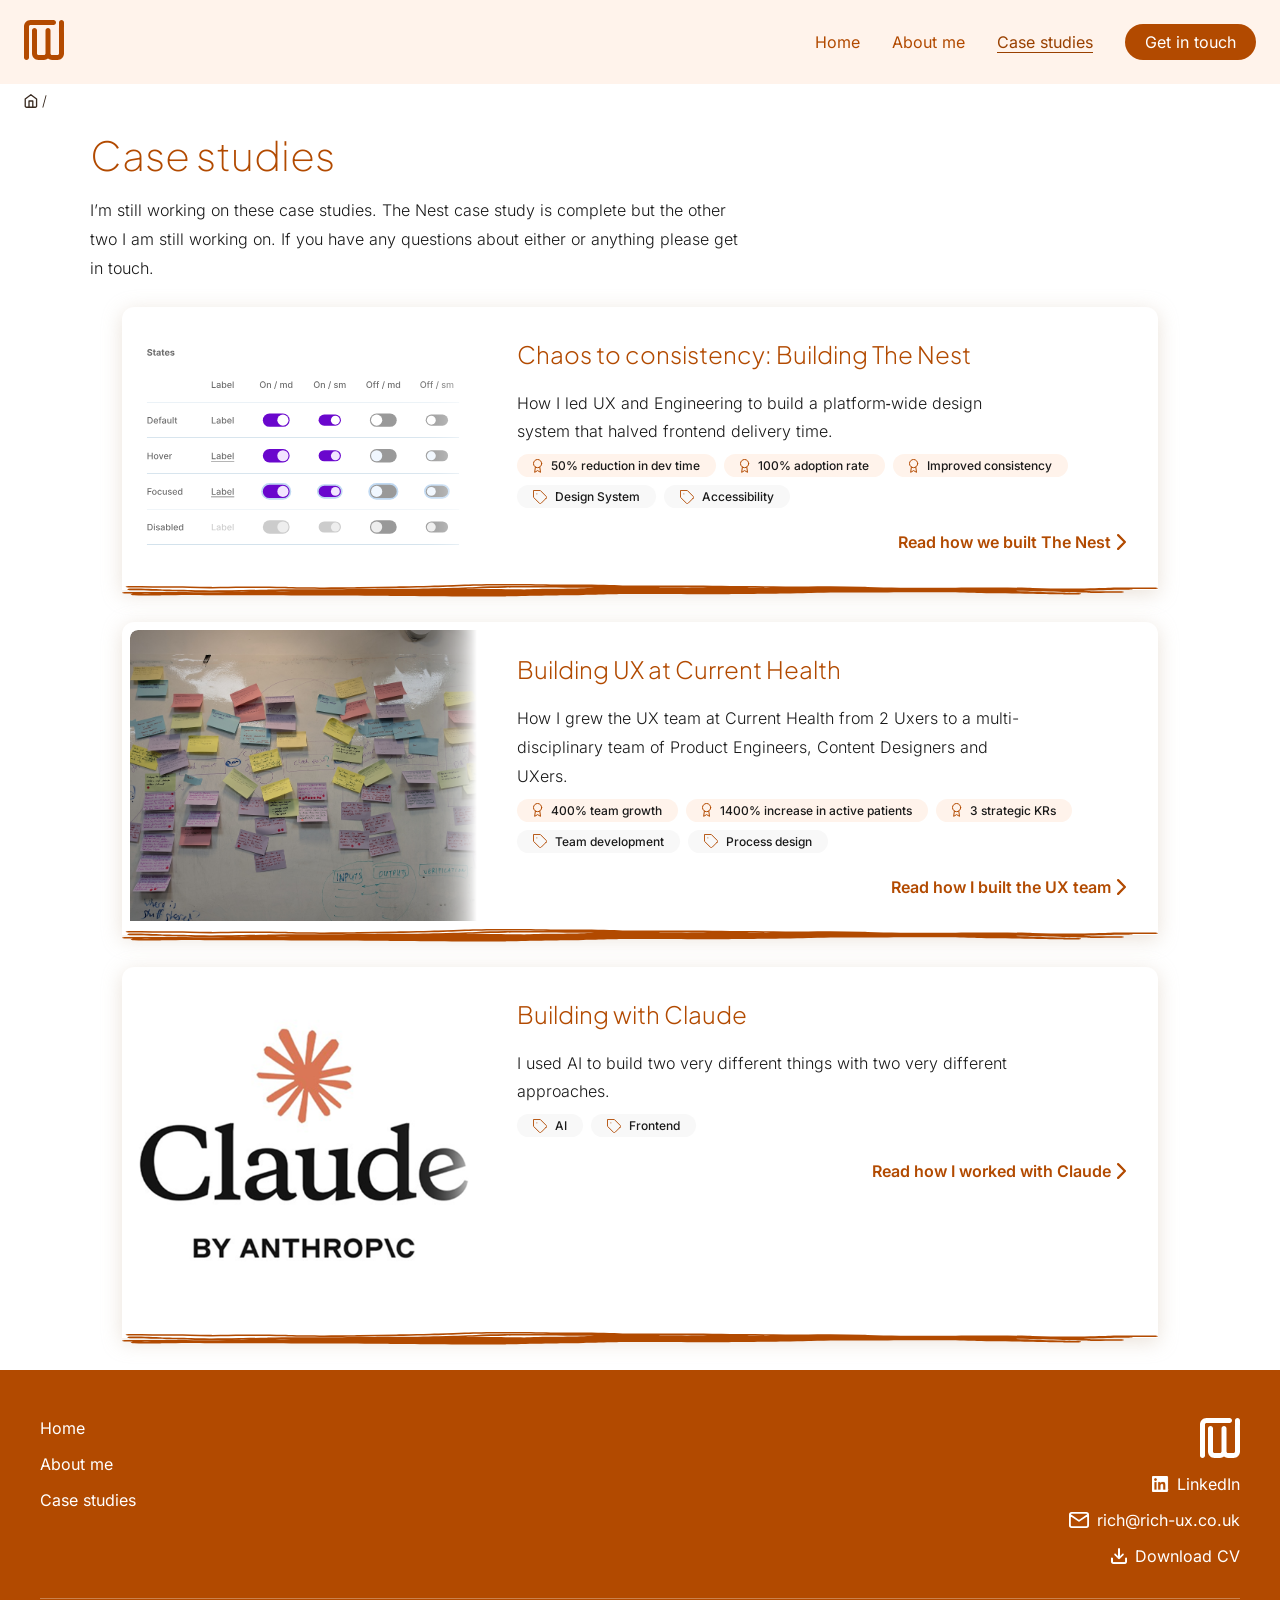
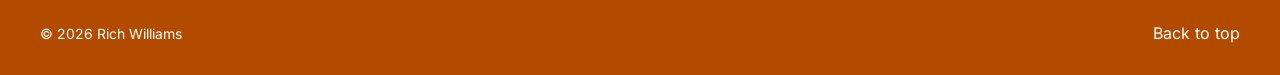
==== commit 6ba58786: "added Maths Maze case study" ====
--- a/case-studies/index.html
+++ b/case-studies/index.html
@@ -4,13 +4,31 @@
 <head>
     <meta charset="UTF-8" />
     <meta name="viewport" content="width=device-width, initial-scale=1.0" />
-    <title>Chaos to consistency: Building The Nest — Rich Williams</title>
+    <title>Case studies — Rich Williams</title>
+      <meta property="og:title" content="Case studies - Rich Williams" />
+<meta property="og:description" content="Welcome to my portfolio, here you can read about my UX work and the things I have done to build UX functions from the ground up." />
+<meta property="og:image" content="https://rich-ux.co.uk/assets/images/og-home.png" />
+<meta property="og:url" content="https://rich-ux.co.uk/case-studies/index" />
+<meta property="og:type" content="website" />
+<meta name="author" content="Rich Williams" />
+<meta property="article:published_time" content="2026-03-18T00:00:00Z" />
     <link rel="stylesheet" href="../style.css" />
     <link rel="icon" type="image/png" href="../assets/icons/rwfavicon.png" />
     <link
         href="https://fonts.googleapis.com/css2?family=Source+Serif+4:ital,opsz,wght@0,8..60,300;0,8..60,400;1,8..60,300;1,8..60,400&display=swap"
         rel="stylesheet">
-</head>
+
+<!-- Google tag (gtag.js) -->
+<script async src="https://www.googletagmanager.com/gtag/js?id=G-6S0Z7FWXJ3"></script>
+<script>
+  window.dataLayer = window.dataLayer || [];
+  function gtag(){dataLayer.push(arguments);}
+  gtag('js', new Date());
+
+  gtag('config', 'G-6S0Z7FWXJ3');
+</script>
+
+    </head>
 
 <body>
 
@@ -163,12 +181,55 @@
           xmlns="http://www.w3.org/2000/svg">
           <path
             d="M547.873 0.00112486C556.497 -0.0103455 564.703 0.0658817 575.033 0.161155C575.039 0.161148 575.044 0.161141 575.05 0.161135C576.592 0.174655 578.011 0.189028 579.595 0.203161C592.304 0.316782 608.635 0.447806 633.414 0.493424C660.767 0.543692 682.5 0.844926 695.744 1.14717C698.2 1.20355 700.788 1.23165 707.24 1.24553C711.489 1.25442 717.162 1.2574 725.466 1.25784C729.815 1.25819 734.997 1.25729 740.941 1.25504C743.165 1.25417 745.629 1.25084 748.038 1.24611C767.749 1.19651 795.05 1.19881 820.434 1.33791C837.796 1.42681 854.274 1.54306 866.773 1.62764C885.071 1.75426 902.698 1.88879 921.875 1.93249C931.959 1.95537 942.474 1.95318 953.745 1.90866C962.042 1.87637 970.833 1.85417 980.151 1.83052C996.888 1.7891 1013.18 1.99351 1029.73 2.23438C1031.84 2.26507 1033.94 2.29633 1036.07 2.32787C1050.66 2.54595 1065.61 2.77458 1081.73 2.90122C1085.93 2.93473 1090.12 2.96038 1094.03 2.98371C1117.24 3.12228 1137.14 3.02761 1158.81 2.92442C1168.75 2.87711 1179.07 2.82793 1190.26 2.79869C1197.57 2.77959 1206.17 2.76997 1215.58 2.76618C1228.98 2.75552 1243.94 2.88125 1258.93 3.09452C1261.11 3.12447 1263.29 3.15499 1265.46 3.18594C1265.47 3.18609 1265.48 3.18624 1265.49 3.18639C1284.44 3.47351 1303.07 3.65802 1318.44 3.62185C1322.03 3.61651 1325.43 3.60403 1328.61 3.58592C1355.33 3.39132 1365.41 3.12402 1373.8 3.00933C1376.96 2.95946 1379.88 2.91646 1383.36 2.8827C1383.54 2.88103 1383.71 2.87939 1383.89 2.87777C1396.43 2.76205 1415.11 2.77872 1434.05 2.81992C1434.12 2.82002 1434.19 2.82012 1434.26 2.82022C1437.47 2.82722 1440.03 3.11418 1440 3.45975C1440.01 3.80534 1437.41 4.079 1434.21 4.07201C1424.06 4.04977 1414.12 4.03518 1405.24 4.04273C1404.78 4.33979 1402.39 4.565 1399.52 4.56466C1396.64 4.56485 1391.37 4.60166 1383.9 4.68834C1372.71 4.80128 1356.57 5.15283 1335.97 5.52775C1338.33 5.56668 1340.31 5.60434 1342.03 5.64057C1344.06 5.68299 1345.62 5.71986 1346.96 5.75122C1349.74 5.81647 1351.6 5.85837 1354.89 5.8713C1361.87 5.85142 1372.47 5.76589 1383.9 5.74418C1384.94 5.74204 1386.03 5.74011 1387.09 5.73857C1390.27 5.73402 1392.85 6.01267 1392.84 6.35806C1392.82 6.70369 1390.22 6.98515 1387.04 6.98995C1386.97 6.99009 1386.91 6.99024 1386.85 6.99038C1385.88 6.99182 1384.86 6.99365 1383.9 6.99564C1372.44 7.01698 1361.39 7.10703 1354.05 7.12737C1352.03 7.13288 1350.28 7.13327 1348.97 7.13075C1347.93 7.12878 1346.62 7.12475 1345.89 7.11085C1345.79 7.10899 1345.61 7.10517 1345.39 7.09873C1345.39 7.09856 1345.38 7.09839 1345.38 7.09822C1345.26 7.09468 1344.63 7.07678 1343.96 7.03163C1343.83 7.02251 1343.53 7.00206 1343.19 6.96786C1343.11 6.96574 1343.02 6.96361 1342.93 6.96149C1341.7 6.93205 1340.45 6.90159 1339.1 6.87228C1335 6.78174 1329.04 6.68565 1318.44 6.54273C1315.34 6.50072 1311.93 6.45338 1308 6.39572C1291.97 6.22969 1264.86 5.58526 1231.08 5.34145C1233.36 5.37998 1235.64 5.42057 1237.93 5.46292C1243.68 5.56909 1249.47 5.68808 1255.24 5.81422C1257.47 5.86255 1259.65 5.91125 1261.87 5.96081C1265.46 6.04072 1269.05 6.12171 1272.65 6.19987C1275.07 6.25266 1277.51 6.30435 1279.94 6.35406C1279.94 6.35413 1279.95 6.35419 1279.96 6.35426C1283.33 6.42333 1286.72 6.48903 1290.12 6.54993C1291.33 6.57203 1292.49 6.59256 1293.67 6.6124C1298.34 6.69073 1302.91 6.75731 1308.18 6.84855C1308.82 6.86294 1309.51 6.88088 1310.04 6.89551C1310.6 6.91098 1311.14 6.92648 1311.64 6.94202C1312.09 6.95573 1312.51 6.96953 1312.92 6.98231C1312.98 6.984 1313.03 6.9857 1313.09 6.98739C1313.55 7.00165 1313.99 7.01475 1314.42 7.02704C1314.85 7.03931 1315.24 7.05103 1315.63 7.06114C1315.64 7.06114 1315.64 7.06114 1315.65 7.06114C1316.06 7.0715 1316.38 7.07924 1316.82 7.08801C1317.38 7.09897 1317.86 7.10727 1318.44 7.11527C1318.44 7.11528 1318.44 7.11528 1318.44 7.11528C1319.01 7.12306 1319.6 7.12978 1320.18 7.13542C1320.76 7.14105 1321.37 7.14567 1321.98 7.1496C1322.59 7.15352 1323.2 7.15693 1323.83 7.15955C1324.46 7.16218 1325.08 7.16413 1325.72 7.16583C1326.36 7.16753 1327 7.16905 1327.64 7.1702C1329.14 7.17283 1330.56 7.2356 1331.6 7.34803C1332.65 7.46045 1333.23 7.61276 1333.23 7.77397C1333.22 7.93514 1332.62 8.09351 1331.57 8.21494C1330.51 8.33629 1329.09 8.41018 1327.59 8.42165C1327.19 8.42472 1326.78 8.42794 1326.37 8.43084C1326.13 8.43256 1325.89 8.43402 1325.64 8.43565C1324.98 8.44002 1324.33 8.44444 1323.66 8.44787C1322.98 8.4513 1322.33 8.45383 1321.64 8.45581C1320.95 8.45778 1320.27 8.45901 1319.57 8.45884C1319.2 8.45875 1318.83 8.45829 1318.44 8.4574C1318.1 8.45659 1317.76 8.45542 1317.41 8.45383C1316.7 8.45067 1315.89 8.44463 1315.18 8.43678C1314.66 8.43127 1313.99 8.42173 1313.45 8.41299C1312.88 8.40386 1312.33 8.39355 1311.79 8.38274C1311.26 8.3719 1310.74 8.36032 1310.24 8.34926C1310.18 8.34812 1310.13 8.34698 1310.08 8.34585C1309.63 8.33604 1309.21 8.32638 1308.81 8.31767C1308.36 8.30794 1307.94 8.29943 1307.54 8.29196C1307.1 8.28358 1306.82 8.27986 1306.49 8.27558C1302.12 8.24029 1296.7 8.21187 1291.56 8.16902C1290.92 8.16377 1290.26 8.15804 1289.62 8.15235C1286.24 8.12291 1282.86 8.08876 1279.48 8.05094C1277.03 8.0235 1274.57 7.99421 1272.12 7.9636C1268.5 7.91859 1264.87 7.87073 1261.25 7.82392C1259 7.79481 1256.79 7.7664 1254.55 7.7386C1248.69 7.66596 1242.82 7.60094 1236.92 7.54868C1231.06 7.49641 1225.14 7.45665 1219.21 7.42698C1218.03 7.42095 1216.82 7.41519 1215.58 7.40971C1210.84 7.38831 1205.98 7.35915 1201.27 7.31908C1196.93 7.28146 1192.47 7.21588 1188.33 7.14817C1186.13 7.11171 1183.93 7.07471 1181.8 7.0377C1181.79 7.03749 1181.79 7.03729 1181.78 7.03709C1179.89 7.0046 1178.05 6.97243 1176.2 6.94187C1172.25 6.87605 1168.37 6.81738 1164.49 6.76791C1160.62 6.71843 1156.76 6.67806 1152.87 6.64706C1149.01 6.61637 1145.1 6.59417 1141.21 6.58053C1137.33 6.56677 1133.46 6.56119 1129.45 6.56161C1124.17 6.56282 1118.91 6.574 1113.5 6.58724C1108.14 6.60077 1102.72 6.61771 1097.35 6.63485C1096.75 6.63662 1096.2 6.63834 1095.68 6.64005C1095.1 6.64176 1094.52 6.64346 1094.03 6.64517C1093.37 6.64757 1092.4 6.65039 1091.71 6.65333C1091.71 6.65333 1091.7 6.65334 1091.69 6.65334C1088.18 6.66679 1084.66 6.68235 1081.13 6.69789C1075.7 6.72194 1070.23 6.74676 1064.76 6.76954C1059.29 6.79227 1053.78 6.8133 1048.23 6.82905C1042.68 6.84448 1037.02 6.85552 1031.3 6.84967C1026.2 6.84502 1021.07 6.83549 1016.05 6.8269C1014.72 6.82465 1013.39 6.82247 1012.07 6.82036C1005.78 6.81078 999.681 6.80805 993.657 6.82573C987.637 6.84292 981.629 6.87976 975.569 6.93455C969.507 6.98934 963.41 7.06082 957.207 7.1488C956.031 7.16533 954.889 7.18221 953.781 7.19942C948.699 7.27656 943.706 7.35134 938.638 7.4234C932.412 7.51157 926.215 7.59409 919.895 7.67037C916.378 7.71266 912.684 7.74852 909.13 7.77584C905.593 7.80352 902.029 7.82446 898.555 7.84091C897.131 7.84758 895.721 7.85333 894.327 7.85888C892.302 7.86699 890.25 7.87377 888.272 7.88073C884.908 7.89238 881.648 7.904 878.446 7.919C875.269 7.93409 872.168 7.95309 869.193 7.97987C866.096 8.00761 863.562 8.03865 860.51 8.08602C853.095 8.16706 848.499 8.17442 843.395 8.18429C842.39 8.18621 841.362 8.18856 840.291 8.19114C834.174 8.19966 828.053 8.19667 822.019 8.18948C815.939 8.18205 809.923 8.17013 803.858 8.15673C797.866 8.14352 791.758 8.12823 785.758 8.11416C779.732 8.1 773.724 8.08646 767.692 8.07398C761.636 8.06155 755.522 8.04997 749.611 8.04022C749.102 8.03941 748.586 8.03854 748.067 8.03763C745.237 8.03173 741.993 8.02256 739.226 8.01043C736.806 8.00051 734.355 7.98928 732.048 7.97758C731.092 7.97285 730.132 7.9681 729.174 7.96349C725.913 7.94745 722.761 7.93244 719.689 7.92276C716.69 7.9128 713.615 7.90834 710.787 7.91139C707.909 7.91453 705.012 7.92596 702.21 7.94551C699.275 7.96628 696.798 7.99012 693.697 8.02987C691.672 8.05606 689.639 8.08234 687.672 8.10839C684.717 8.14742 681.724 8.18699 678.766 8.22754C675.807 8.26807 672.843 8.30916 669.909 8.35157C668.962 8.36521 667.96 8.3796 667.009 8.39359C664.065 8.43681 661.162 8.4809 658.259 8.52707C655.363 8.57315 652.487 8.62087 649.631 8.67105C646.768 8.72143 643.931 8.77351 641.057 8.82942C636.17 8.92475 631.497 8.97287 627.378 9.00656C623.23 9.04 619.34 9.06094 615.576 9.08089C614.872 9.08461 614.171 9.08833 613.471 9.09204C610.38 9.10782 607.432 9.12266 604.471 9.1396C600.794 9.16045 597.284 9.18391 593.667 9.21094C590.189 9.23751 586.478 9.26801 583.035 9.30248C579.381 9.33758 576.079 9.37456 572.353 9.41939C568.793 9.46326 565.104 9.51923 560.982 9.57998C557.121 9.64004 552.724 9.70198 548.547 9.75604C544.22 9.81036 539.937 9.85761 535.633 9.89406C534.87 9.90171 533.683 9.90905 532.987 9.91555C529.656 9.93994 526.193 9.9592 522.863 9.9736C518.602 9.99201 514.333 10.0028 510.105 10.0078C505.885 10.0128 501.529 10.0119 497.453 10.006C490.849 9.99628 484.274 9.98262 477.687 9.9675C471.141 9.95231 464.574 9.93537 458.007 9.91745C451.845 9.90053 445.634 9.8829 439.48 9.86456C439.11 9.86347 438.741 9.86237 438.373 9.86125C431.831 9.84119 425.286 9.81571 418.751 9.7849C417.291 9.77807 415.882 9.77108 414.418 9.76374C409.342 9.73804 404.239 9.70916 399.175 9.67809C399.14 9.67778 399.105 9.67747 399.07 9.67716C392.556 9.63739 386.149 9.59408 379.684 9.55092C377.314 9.53524 375.03 9.51996 372.715 9.50528C370.394 9.49059 368.12 9.47678 365.821 9.46378C363.524 9.4508 361.233 9.43901 358.985 9.42895C356.702 9.41884 354.49 9.41047 352.251 9.40478C350.201 9.39941 348.165 9.39706 345.936 9.3944C345.732 9.39417 345.528 9.39393 345.324 9.3937C342.897 9.39094 340.122 9.38446 337.546 9.37137C330.713 9.33558 324.08 9.30915 317.314 9.29188C311.29 9.27649 305.276 9.26856 299.214 9.26616C298.454 9.26585 297.697 9.26553 296.945 9.2652C294.308 9.26402 291.607 9.26284 288.941 9.26084C284.794 9.25775 280.588 9.25328 276.42 9.2469C269.514 9.23639 262.625 9.21987 255.67 9.19711C248.743 9.17447 241.783 9.14553 234.848 9.11421C227.919 9.08292 220.933 9.04952 214.037 9.01826C206.355 8.98315 198.727 8.95549 191.04 8.93841C183.474 8.92131 175.905 8.91399 168.34 8.91555C168.251 8.91557 168.162 8.9156 168.073 8.91563C160.42 8.91573 152.799 8.96892 145.146 9.01738C137.491 9.0664 129.814 9.07912 122.15 9.02621C121.954 9.02492 121.757 9.0236 121.558 9.02224C117.157 8.99194 112.759 8.93629 108.36 8.85733C105.931 8.86062 103.603 8.85802 101.365 8.85314C91.4358 8.82233 83.22 8.81404 74.8052 8.90213C69.1937 8.95731 63.4824 9.00456 57.2018 9.04459C55.7288 9.05976 54.4377 9.08138 52.9858 9.10746C52.6955 9.11243 52.3883 9.11741 52.0774 9.12272C50.1211 9.1563 47.9092 9.19144 44.7665 9.21366C38.5453 9.25799 29.009 9.24835 16.6998 8.95609C13.5808 8.88225 11.6081 8.54898 12.2766 8.21144C12.7428 7.97467 14.4087 7.79874 16.417 7.74023C12.7007 7.70007 8.97055 7.65806 5.26919 7.61633C3.79507 7.59961 2.39763 7.52193 1.4155 7.39842C0.425852 7.27488 -0.0752957 7.11618 0.00924291 6.9553C0.0933857 6.79437 0.766166 6.64342 1.87539 6.53353C2.99034 6.42377 4.4385 6.36431 5.92924 6.3669C9.87339 6.37407 13.8015 6.38132 17.7282 6.38643C21.6733 6.39161 25.5913 6.39463 29.5038 6.3962C33.42 6.39778 37.3694 6.39758 41.2986 6.3962C45.2156 6.39475 49.1451 6.39244 53.0882 6.38887C57.0525 6.3854 60.918 6.38052 64.8714 6.37545C67.2666 6.37234 69.6434 6.36927 71.9869 6.36568C72.8564 6.36445 73.716 6.36276 74.5868 6.36141C74.6595 6.3613 74.7323 6.36119 74.8052 6.36108C75.4445 6.36013 76.0675 6.35978 76.7164 6.35984C84.3224 6.35536 91.985 6.44597 99.602 6.54745C106.919 6.64475 114.231 6.70876 121.558 6.69016C121.9 6.68944 122.238 6.68861 122.573 6.68769C130.22 6.66906 137.876 6.58417 145.52 6.46596C153.125 6.34888 160.703 6.22983 168.322 6.1633C168.361 6.16294 168.4 6.16259 168.439 6.16225C176.081 6.09325 183.714 6.03417 191.35 5.98554C197.256 5.94791 203.112 5.91642 208.975 5.8907C211.271 5.85572 213.566 5.8236 215.821 5.79359C222.385 5.70618 228.955 5.60039 235.431 5.5006C223.906 5.53568 214.653 5.62171 205.838 5.71802C204.663 5.73093 203.472 5.74421 202.31 5.75743C191.69 5.87827 181.385 6.00396 168.321 6.09137C166.682 6.10241 165.015 6.11423 163.298 6.12708C147.027 6.26568 133.263 6.49134 121.558 6.44463C101.526 6.38486 87.6245 5.92817 77.5763 5.9092C76.6157 5.90222 75.7105 5.89632 74.8052 5.89121C60.7541 5.81101 54.4132 5.69236 48.3561 5.46966C39.3226 5.13491 21.8812 4.9445 13.1173 4.93742C9.93142 4.93485 7.36091 4.65244 7.37948 4.30691C7.3909 3.96129 9.98492 3.68299 13.1727 3.68555C22.4214 3.69302 41.2945 3.88655 52.0552 4.28493C56.5079 4.44947 61.5478 4.55987 74.8052 4.63817C75.8572 4.64432 76.9431 4.65159 78.0804 4.66042C87.9803 4.68412 101.688 5.13416 121.558 5.19273C133.242 5.23962 147.02 5.01318 163.397 4.87429C165.079 4.86178 166.708 4.85028 168.313 4.83944C180.878 4.75529 190.815 4.6334 201.301 4.51261C202.454 4.49935 203.624 4.4858 204.805 4.47275C204.812 4.47273 204.819 4.47272 204.827 4.47271C215.682 4.35243 227.505 4.24483 243.446 4.23265C260.97 4.21973 281.39 4.20908 299.221 4.15223C318.796 4.09166 335.246 4.06657 341.376 4.02595C343.687 4.01089 345.907 3.99281 348.254 3.97423C357.269 3.90061 368.148 3.82914 392.664 3.833C398.024 3.83268 404.314 3.84101 411.166 3.85102C421.189 3.70907 430.92 3.56529 439.48 3.47162C439.689 3.46925 439.899 3.46692 440.11 3.46463C447.593 3.38455 454.551 3.23722 461.222 3.07582C463.165 3.02936 465.1 2.98077 467.032 2.93239C471.706 2.81571 476.383 2.69909 480.941 2.60889C484.575 2.537 488.375 2.4506 492.398 2.35925C503.793 2.1003 516.969 1.8014 532.987 1.67908C537.381 1.64349 542.433 1.61841 547.406 1.61292C571.631 1.58486 592.412 1.62855 610.294 1.67231C597.142 1.61065 587.005 1.52651 578.541 1.45023C576.976 1.4358 575.438 1.42177 573.944 1.40823C563.547 1.31233 555.972 1.24162 547.949 1.25231C542.552 1.2593 537.376 1.26795 532.987 1.27479C505.211 1.31211 492.494 1.42752 478.44 1.6909C474.132 1.77161 469.378 1.87913 464.256 1.99486C456.724 2.16535 448.341 2.35386 439.48 2.50176C436.274 2.55451 433.039 2.60094 429.753 2.63825C418.034 2.77071 404.949 2.95103 391.067 3.1205C391.062 3.12048 391.056 3.12046 391.051 3.12044C388.345 3.15368 385.6 3.18659 382.83 3.21896C365.961 3.41642 348.213 3.59266 330.939 3.70207C329.092 3.7137 326.883 3.73116 324.335 3.75197C317.909 3.80445 309.446 3.87799 299.222 3.93302C286.064 4.00538 270.166 4.0082 252.458 3.85514C245.543 3.79627 238.375 3.692 230.183 3.58211C227.689 3.5487 225.102 3.51448 222.393 3.48163C210.727 3.34067 196.531 3.2075 177.638 3.22167C174.668 3.22387 171.556 3.22989 168.303 3.23978C154.706 3.26012 139.265 3.57976 123.335 3.55161C122.749 3.55113 122.16 3.55036 121.558 3.54927C112.417 3.54069 103.16 3.38127 93.9979 3.22337C87.4946 3.11432 81.1076 3.04159 74.8052 3.02429C52.5669 2.9577 31.5853 2.87183 10.5804 2.78587C10.5749 2.78587 10.5695 2.78587 10.564 2.78587C7.38016 2.77284 4.89001 2.48182 4.9996 2.13643C5.11365 1.79123 7.79244 1.52168 10.9629 1.53461C31.9068 1.62026 52.7355 1.70587 74.8052 1.77228C81.1837 1.78979 87.6565 1.86443 94.2346 1.97534C103.274 2.13157 112.455 2.28865 121.558 2.29748C122.144 2.29854 122.72 2.29931 123.289 2.29979C139.14 2.32903 154.629 2.00898 168.295 1.98753C171.715 1.97701 174.975 1.97074 178.098 1.96854C197.321 1.95523 211.757 2.09331 223.599 2.23777C226.447 2.27278 229.128 2.30825 231.674 2.34266C239.774 2.45244 246.507 2.55142 253.058 2.60729C270.603 2.75914 286.264 2.75293 299.224 2.67885C308.769 2.62538 316.778 2.55549 323.016 2.50405C325.648 2.48258 327.911 2.46443 329.885 2.45209C346.822 2.34375 364.293 2.16957 381.151 1.97369C383.882 1.94185 386.6 1.90962 389.308 1.87684C389.313 1.87666 389.319 1.87647 389.324 1.87629C403.181 1.70821 416.53 1.52709 428.446 1.39327C432.262 1.35055 435.906 1.29662 439.48 1.23536C447.125 1.10246 454.252 0.94165 460.991 0.788163C466.295 0.667834 471.409 0.552431 476.447 0.457953C491.381 0.178002 504.842 0.0607109 532.987 0.0233612C537.368 0.0166063 542.539 0.00803471 547.873 0.00112486ZM22.18 7.80066C29.8325 7.9575 36.0693 7.99058 40.729 7.98011C36.7773 7.94448 32.8308 7.90709 28.9075 7.86841C26.6513 7.8464 24.4153 7.82383 22.18 7.80066ZM412.096 5.10369C410.871 5.12144 409.598 5.13912 408.348 5.15679C411.834 5.15544 415.276 5.15329 418.736 5.14973C422.973 5.14535 427.237 5.13947 431.47 5.13155C424.722 5.12335 418.184 5.11267 412.096 5.10369ZM547.464 2.86474C542.434 2.8703 537.37 2.89639 532.987 2.9337C518.41 3.05095 506.358 3.32276 495.301 3.57389C491.115 3.66877 487.054 3.76053 483.039 3.84001C481.374 3.87296 479.712 3.90939 478.033 3.94804C487.801 3.96766 496.785 3.98827 504.13 4.00542C516.125 4.03349 525.396 4.07825 532.987 4.12841C539.234 4.16811 544.451 4.20751 549.436 4.24541C552.65 4.26951 555.63 4.29243 558.796 4.31238C561.29 4.26774 564.089 4.22302 566.721 4.18346C570.601 4.12737 574.622 4.073 578.495 4.02605C582.428 3.97876 586.325 3.93581 590.303 3.89855C594.155 3.86117 598.145 3.82877 601.976 3.80002C605.675 3.77273 609.23 3.7489 612.797 3.72548C613 3.72415 613.204 3.72283 613.408 3.7215C617.073 3.69675 620.772 3.67259 624.051 3.64195C627.422 3.61046 630.267 3.57503 632.744 3.52443C635.856 3.46138 639.07 3.40033 642.223 3.34318C645.391 3.28589 648.544 3.23208 651.686 3.18121C654.838 3.13024 657.957 3.08215 661.083 3.03612C662.094 3.02124 663.15 3.00588 664.154 2.99152C664.617 2.9849 665.079 2.97814 665.54 2.97162C659.423 2.97976 653.064 2.9853 646.508 2.98693C637.026 2.98931 626.892 2.96557 615.725 2.9379C596.674 2.89035 574.53 2.83318 547.464 2.86474ZM758.26 2.5907C755.807 2.60021 752.465 2.61848 748.044 2.64814C747.607 2.65112 747.158 2.65417 746.695 2.65728C745.529 2.66512 744.277 2.67374 742.94 2.68225C742.971 2.68243 743.004 2.68231 743.035 2.68249C744.792 2.69248 746.437 2.70151 748.044 2.7096C749.53 2.71648 751.008 2.72325 752.526 2.72994C758.277 2.75521 763.944 2.78203 769.571 2.81069C775.308 2.83934 780.93 2.86957 786.641 2.90123C792.309 2.93283 798.054 2.96565 803.691 2.99778C809.406 3.03016 815.038 3.06237 820.72 3.09073C822.528 3.09977 824.356 3.10849 826.165 3.11663C822.114 3.06008 817.9 3.00963 813.457 2.95954C809.901 2.91952 806.213 2.87966 802.299 2.83727C800.819 2.82113 799.019 2.79856 796.898 2.77316C788.553 2.67356 775.451 2.52472 758.26 2.5907ZM871.508 3.06953C872.825 3.06885 874.146 3.06876 875.438 3.06957C879.122 3.07195 882.715 3.07939 886.251 3.08653C888.724 3.09155 891.168 3.09682 893.588 3.10051C894.6 3.10203 895.614 3.10317 896.622 3.10418C898.314 3.10588 899.994 3.10633 901.646 3.106C890.008 3.04452 878.59 2.96076 866.711 2.87853C866.554 2.87744 866.396 2.87671 866.238 2.87562C868.038 2.942 869.794 3.00667 871.508 3.06953Z"
-            fill="#B24A00" />
+             />
         </svg>
       </div>
          </div>
   </section>
    
+      <section class="section">
+    <div class="container">
+      <div class="case-study-card">
+        <div class="case-study-inner">
+          <!-- Thumbnail image -->
+          <div class="case-study-image">
+            <img src="../assets/images/Claude.png" alt="Post it notes on a whiteboard" />
+          </div>
+
+          <div class="case-study-content">
+            <!-- Title and description -->
+            <h3 class="heading-sm">Building with Claude</h3>
+            <p>I used AI to build two very different things with two very different approaches.
+            </p>
+
+            
+            <!-- Category tags -->
+            <div class="tag-row">
+              <span class="caption tag tag-grey">
+                <img src="../assets/icons/tag.svg" alt="" />
+                AI
+              </span>
+              <span class="caption tag tag-grey">
+                <img src="../assets/icons/tag.svg" alt="" />
+                Frontend
+              </span>
+            </div>
+
+            <!-- Link to full case study -->
+            <a href="Claude.html" class="text-link">Read how I worked with Claude <img src="../assets/icons/chevron-right.svg"
+                alt="" /></a>
+
+          </div>
+        </div>
+        <svg class="card-divider" viewBox="0 0 1440 12" preserveAspectRatio="none" fill="none"
+          xmlns="http://www.w3.org/2000/svg">
+          <path
+            d="M547.873 0.00112486C556.497 -0.0103455 564.703 0.0658817 575.033 0.161155C575.039 0.161148 575.044 0.161141 575.05 0.161135C576.592 0.174655 578.011 0.189028 579.595 0.203161C592.304 0.316782 608.635 0.447806 633.414 0.493424C660.767 0.543692 682.5 0.844926 695.744 1.14717C698.2 1.20355 700.788 1.23165 707.24 1.24553C711.489 1.25442 717.162 1.2574 725.466 1.25784C729.815 1.25819 734.997 1.25729 740.941 1.25504C743.165 1.25417 745.629 1.25084 748.038 1.24611C767.749 1.19651 795.05 1.19881 820.434 1.33791C837.796 1.42681 854.274 1.54306 866.773 1.62764C885.071 1.75426 902.698 1.88879 921.875 1.93249C931.959 1.95537 942.474 1.95318 953.745 1.90866C962.042 1.87637 970.833 1.85417 980.151 1.83052C996.888 1.7891 1013.18 1.99351 1029.73 2.23438C1031.84 2.26507 1033.94 2.29633 1036.07 2.32787C1050.66 2.54595 1065.61 2.77458 1081.73 2.90122C1085.93 2.93473 1090.12 2.96038 1094.03 2.98371C1117.24 3.12228 1137.14 3.02761 1158.81 2.92442C1168.75 2.87711 1179.07 2.82793 1190.26 2.79869C1197.57 2.77959 1206.17 2.76997 1215.58 2.76618C1228.98 2.75552 1243.94 2.88125 1258.93 3.09452C1261.11 3.12447 1263.29 3.15499 1265.46 3.18594C1265.47 3.18609 1265.48 3.18624 1265.49 3.18639C1284.44 3.47351 1303.07 3.65802 1318.44 3.62185C1322.03 3.61651 1325.43 3.60403 1328.61 3.58592C1355.33 3.39132 1365.41 3.12402 1373.8 3.00933C1376.96 2.95946 1379.88 2.91646 1383.36 2.8827C1383.54 2.88103 1383.71 2.87939 1383.89 2.87777C1396.43 2.76205 1415.11 2.77872 1434.05 2.81992C1434.12 2.82002 1434.19 2.82012 1434.26 2.82022C1437.47 2.82722 1440.03 3.11418 1440 3.45975C1440.01 3.80534 1437.41 4.079 1434.21 4.07201C1424.06 4.04977 1414.12 4.03518 1405.24 4.04273C1404.78 4.33979 1402.39 4.565 1399.52 4.56466C1396.64 4.56485 1391.37 4.60166 1383.9 4.68834C1372.71 4.80128 1356.57 5.15283 1335.97 5.52775C1338.33 5.56668 1340.31 5.60434 1342.03 5.64057C1344.06 5.68299 1345.62 5.71986 1346.96 5.75122C1349.74 5.81647 1351.6 5.85837 1354.89 5.8713C1361.87 5.85142 1372.47 5.76589 1383.9 5.74418C1384.94 5.74204 1386.03 5.74011 1387.09 5.73857C1390.27 5.73402 1392.85 6.01267 1392.84 6.35806C1392.82 6.70369 1390.22 6.98515 1387.04 6.98995C1386.97 6.99009 1386.91 6.99024 1386.85 6.99038C1385.88 6.99182 1384.86 6.99365 1383.9 6.99564C1372.44 7.01698 1361.39 7.10703 1354.05 7.12737C1352.03 7.13288 1350.28 7.13327 1348.97 7.13075C1347.93 7.12878 1346.62 7.12475 1345.89 7.11085C1345.79 7.10899 1345.61 7.10517 1345.39 7.09873C1345.39 7.09856 1345.38 7.09839 1345.38 7.09822C1345.26 7.09468 1344.63 7.07678 1343.96 7.03163C1343.83 7.02251 1343.53 7.00206 1343.19 6.96786C1343.11 6.96574 1343.02 6.96361 1342.93 6.96149C1341.7 6.93205 1340.45 6.90159 1339.1 6.87228C1335 6.78174 1329.04 6.68565 1318.44 6.54273C1315.34 6.50072 1311.93 6.45338 1308 6.39572C1291.97 6.22969 1264.86 5.58526 1231.08 5.34145C1233.36 5.37998 1235.64 5.42057 1237.93 5.46292C1243.68 5.56909 1249.47 5.68808 1255.24 5.81422C1257.47 5.86255 1259.65 5.91125 1261.87 5.96081C1265.46 6.04072 1269.05 6.12171 1272.65 6.19987C1275.07 6.25266 1277.51 6.30435 1279.94 6.35406C1279.94 6.35413 1279.95 6.35419 1279.96 6.35426C1283.33 6.42333 1286.72 6.48903 1290.12 6.54993C1291.33 6.57203 1292.49 6.59256 1293.67 6.6124C1298.34 6.69073 1302.91 6.75731 1308.18 6.84855C1308.82 6.86294 1309.51 6.88088 1310.04 6.89551C1310.6 6.91098 1311.14 6.92648 1311.64 6.94202C1312.09 6.95573 1312.51 6.96953 1312.92 6.98231C1312.98 6.984 1313.03 6.9857 1313.09 6.98739C1313.55 7.00165 1313.99 7.01475 1314.42 7.02704C1314.85 7.03931 1315.24 7.05103 1315.63 7.06114C1315.64 7.06114 1315.64 7.06114 1315.65 7.06114C1316.06 7.0715 1316.38 7.07924 1316.82 7.08801C1317.38 7.09897 1317.86 7.10727 1318.44 7.11527C1318.44 7.11528 1318.44 7.11528 1318.44 7.11528C1319.01 7.12306 1319.6 7.12978 1320.18 7.13542C1320.76 7.14105 1321.37 7.14567 1321.98 7.1496C1322.59 7.15352 1323.2 7.15693 1323.83 7.15955C1324.46 7.16218 1325.08 7.16413 1325.72 7.16583C1326.36 7.16753 1327 7.16905 1327.64 7.1702C1329.14 7.17283 1330.56 7.2356 1331.6 7.34803C1332.65 7.46045 1333.23 7.61276 1333.23 7.77397C1333.22 7.93514 1332.62 8.09351 1331.57 8.21494C1330.51 8.33629 1329.09 8.41018 1327.59 8.42165C1327.19 8.42472 1326.78 8.42794 1326.37 8.43084C1326.13 8.43256 1325.89 8.43402 1325.64 8.43565C1324.98 8.44002 1324.33 8.44444 1323.66 8.44787C1322.98 8.4513 1322.33 8.45383 1321.64 8.45581C1320.95 8.45778 1320.27 8.45901 1319.57 8.45884C1319.2 8.45875 1318.83 8.45829 1318.44 8.4574C1318.1 8.45659 1317.76 8.45542 1317.41 8.45383C1316.7 8.45067 1315.89 8.44463 1315.18 8.43678C1314.66 8.43127 1313.99 8.42173 1313.45 8.41299C1312.88 8.40386 1312.33 8.39355 1311.79 8.38274C1311.26 8.3719 1310.74 8.36032 1310.24 8.34926C1310.18 8.34812 1310.13 8.34698 1310.08 8.34585C1309.63 8.33604 1309.21 8.32638 1308.81 8.31767C1308.36 8.30794 1307.94 8.29943 1307.54 8.29196C1307.1 8.28358 1306.82 8.27986 1306.49 8.27558C1302.12 8.24029 1296.7 8.21187 1291.56 8.16902C1290.92 8.16377 1290.26 8.15804 1289.62 8.15235C1286.24 8.12291 1282.86 8.08876 1279.48 8.05094C1277.03 8.0235 1274.57 7.99421 1272.12 7.9636C1268.5 7.91859 1264.87 7.87073 1261.25 7.82392C1259 7.79481 1256.79 7.7664 1254.55 7.7386C1248.69 7.66596 1242.82 7.60094 1236.92 7.54868C1231.06 7.49641 1225.14 7.45665 1219.21 7.42698C1218.03 7.42095 1216.82 7.41519 1215.58 7.40971C1210.84 7.38831 1205.98 7.35915 1201.27 7.31908C1196.93 7.28146 1192.47 7.21588 1188.33 7.14817C1186.13 7.11171 1183.93 7.07471 1181.8 7.0377C1181.79 7.03749 1181.79 7.03729 1181.78 7.03709C1179.89 7.0046 1178.05 6.97243 1176.2 6.94187C1172.25 6.87605 1168.37 6.81738 1164.49 6.76791C1160.62 6.71843 1156.76 6.67806 1152.87 6.64706C1149.01 6.61637 1145.1 6.59417 1141.21 6.58053C1137.33 6.56677 1133.46 6.56119 1129.45 6.56161C1124.17 6.56282 1118.91 6.574 1113.5 6.58724C1108.14 6.60077 1102.72 6.61771 1097.35 6.63485C1096.75 6.63662 1096.2 6.63834 1095.68 6.64005C1095.1 6.64176 1094.52 6.64346 1094.03 6.64517C1093.37 6.64757 1092.4 6.65039 1091.71 6.65333C1091.71 6.65333 1091.7 6.65334 1091.69 6.65334C1088.18 6.66679 1084.66 6.68235 1081.13 6.69789C1075.7 6.72194 1070.23 6.74676 1064.76 6.76954C1059.29 6.79227 1053.78 6.8133 1048.23 6.82905C1042.68 6.84448 1037.02 6.85552 1031.3 6.84967C1026.2 6.84502 1021.07 6.83549 1016.05 6.8269C1014.72 6.82465 1013.39 6.82247 1012.07 6.82036C1005.78 6.81078 999.681 6.80805 993.657 6.82573C987.637 6.84292 981.629 6.87976 975.569 6.93455C969.507 6.98934 963.41 7.06082 957.207 7.1488C956.031 7.16533 954.889 7.18221 953.781 7.19942C948.699 7.27656 943.706 7.35134 938.638 7.4234C932.412 7.51157 926.215 7.59409 919.895 7.67037C916.378 7.71266 912.684 7.74852 909.13 7.77584C905.593 7.80352 902.029 7.82446 898.555 7.84091C897.131 7.84758 895.721 7.85333 894.327 7.85888C892.302 7.86699 890.25 7.87377 888.272 7.88073C884.908 7.89238 881.648 7.904 878.446 7.919C875.269 7.93409 872.168 7.95309 869.193 7.97987C866.096 8.00761 863.562 8.03865 860.51 8.08602C853.095 8.16706 848.499 8.17442 843.395 8.18429C842.39 8.18621 841.362 8.18856 840.291 8.19114C834.174 8.19966 828.053 8.19667 822.019 8.18948C815.939 8.18205 809.923 8.17013 803.858 8.15673C797.866 8.14352 791.758 8.12823 785.758 8.11416C779.732 8.1 773.724 8.08646 767.692 8.07398C761.636 8.06155 755.522 8.04997 749.611 8.04022C749.102 8.03941 748.586 8.03854 748.067 8.03763C745.237 8.03173 741.993 8.02256 739.226 8.01043C736.806 8.00051 734.355 7.98928 732.048 7.97758C731.092 7.97285 730.132 7.9681 729.174 7.96349C725.913 7.94745 722.761 7.93244 719.689 7.92276C716.69 7.9128 713.615 7.90834 710.787 7.91139C707.909 7.91453 705.012 7.92596 702.21 7.94551C699.275 7.96628 696.798 7.99012 693.697 8.02987C691.672 8.05606 689.639 8.08234 687.672 8.10839C684.717 8.14742 681.724 8.18699 678.766 8.22754C675.807 8.26807 672.843 8.30916 669.909 8.35157C668.962 8.36521 667.96 8.3796 667.009 8.39359C664.065 8.43681 661.162 8.4809 658.259 8.52707C655.363 8.57315 652.487 8.62087 649.631 8.67105C646.768 8.72143 643.931 8.77351 641.057 8.82942C636.17 8.92475 631.497 8.97287 627.378 9.00656C623.23 9.04 619.34 9.06094 615.576 9.08089C614.872 9.08461 614.171 9.08833 613.471 9.09204C610.38 9.10782 607.432 9.12266 604.471 9.1396C600.794 9.16045 597.284 9.18391 593.667 9.21094C590.189 9.23751 586.478 9.26801 583.035 9.30248C579.381 9.33758 576.079 9.37456 572.353 9.41939C568.793 9.46326 565.104 9.51923 560.982 9.57998C557.121 9.64004 552.724 9.70198 548.547 9.75604C544.22 9.81036 539.937 9.85761 535.633 9.89406C534.87 9.90171 533.683 9.90905 532.987 9.91555C529.656 9.93994 526.193 9.9592 522.863 9.9736C518.602 9.99201 514.333 10.0028 510.105 10.0078C505.885 10.0128 501.529 10.0119 497.453 10.006C490.849 9.99628 484.274 9.98262 477.687 9.9675C471.141 9.95231 464.574 9.93537 458.007 9.91745C451.845 9.90053 445.634 9.8829 439.48 9.86456C439.11 9.86347 438.741 9.86237 438.373 9.86125C431.831 9.84119 425.286 9.81571 418.751 9.7849C417.291 9.77807 415.882 9.77108 414.418 9.76374C409.342 9.73804 404.239 9.70916 399.175 9.67809C399.14 9.67778 399.105 9.67747 399.07 9.67716C392.556 9.63739 386.149 9.59408 379.684 9.55092C377.314 9.53524 375.03 9.51996 372.715 9.50528C370.394 9.49059 368.12 9.47678 365.821 9.46378C363.524 9.4508 361.233 9.43901 358.985 9.42895C356.702 9.41884 354.49 9.41047 352.251 9.40478C350.201 9.39941 348.165 9.39706 345.936 9.3944C345.732 9.39417 345.528 9.39393 345.324 9.3937C342.897 9.39094 340.122 9.38446 337.546 9.37137C330.713 9.33558 324.08 9.30915 317.314 9.29188C311.29 9.27649 305.276 9.26856 299.214 9.26616C298.454 9.26585 297.697 9.26553 296.945 9.2652C294.308 9.26402 291.607 9.26284 288.941 9.26084C284.794 9.25775 280.588 9.25328 276.42 9.2469C269.514 9.23639 262.625 9.21987 255.67 9.19711C248.743 9.17447 241.783 9.14553 234.848 9.11421C227.919 9.08292 220.933 9.04952 214.037 9.01826C206.355 8.98315 198.727 8.95549 191.04 8.93841C183.474 8.92131 175.905 8.91399 168.34 8.91555C168.251 8.91557 168.162 8.9156 168.073 8.91563C160.42 8.91573 152.799 8.96892 145.146 9.01738C137.491 9.0664 129.814 9.07912 122.15 9.02621C121.954 9.02492 121.757 9.0236 121.558 9.02224C117.157 8.99194 112.759 8.93629 108.36 8.85733C105.931 8.86062 103.603 8.85802 101.365 8.85314C91.4358 8.82233 83.22 8.81404 74.8052 8.90213C69.1937 8.95731 63.4824 9.00456 57.2018 9.04459C55.7288 9.05976 54.4377 9.08138 52.9858 9.10746C52.6955 9.11243 52.3883 9.11741 52.0774 9.12272C50.1211 9.1563 47.9092 9.19144 44.7665 9.21366C38.5453 9.25799 29.009 9.24835 16.6998 8.95609C13.5808 8.88225 11.6081 8.54898 12.2766 8.21144C12.7428 7.97467 14.4087 7.79874 16.417 7.74023C12.7007 7.70007 8.97055 7.65806 5.26919 7.61633C3.79507 7.59961 2.39763 7.52193 1.4155 7.39842C0.425852 7.27488 -0.0752957 7.11618 0.00924291 6.9553C0.0933857 6.79437 0.766166 6.64342 1.87539 6.53353C2.99034 6.42377 4.4385 6.36431 5.92924 6.3669C9.87339 6.37407 13.8015 6.38132 17.7282 6.38643C21.6733 6.39161 25.5913 6.39463 29.5038 6.3962C33.42 6.39778 37.3694 6.39758 41.2986 6.3962C45.2156 6.39475 49.1451 6.39244 53.0882 6.38887C57.0525 6.3854 60.918 6.38052 64.8714 6.37545C67.2666 6.37234 69.6434 6.36927 71.9869 6.36568C72.8564 6.36445 73.716 6.36276 74.5868 6.36141C74.6595 6.3613 74.7323 6.36119 74.8052 6.36108C75.4445 6.36013 76.0675 6.35978 76.7164 6.35984C84.3224 6.35536 91.985 6.44597 99.602 6.54745C106.919 6.64475 114.231 6.70876 121.558 6.69016C121.9 6.68944 122.238 6.68861 122.573 6.68769C130.22 6.66906 137.876 6.58417 145.52 6.46596C153.125 6.34888 160.703 6.22983 168.322 6.1633C168.361 6.16294 168.4 6.16259 168.439 6.16225C176.081 6.09325 183.714 6.03417 191.35 5.98554C197.256 5.94791 203.112 5.91642 208.975 5.8907C211.271 5.85572 213.566 5.8236 215.821 5.79359C222.385 5.70618 228.955 5.60039 235.431 5.5006C223.906 5.53568 214.653 5.62171 205.838 5.71802C204.663 5.73093 203.472 5.74421 202.31 5.75743C191.69 5.87827 181.385 6.00396 168.321 6.09137C166.682 6.10241 165.015 6.11423 163.298 6.12708C147.027 6.26568 133.263 6.49134 121.558 6.44463C101.526 6.38486 87.6245 5.92817 77.5763 5.9092C76.6157 5.90222 75.7105 5.89632 74.8052 5.89121C60.7541 5.81101 54.4132 5.69236 48.3561 5.46966C39.3226 5.13491 21.8812 4.9445 13.1173 4.93742C9.93142 4.93485 7.36091 4.65244 7.37948 4.30691C7.3909 3.96129 9.98492 3.68299 13.1727 3.68555C22.4214 3.69302 41.2945 3.88655 52.0552 4.28493C56.5079 4.44947 61.5478 4.55987 74.8052 4.63817C75.8572 4.64432 76.9431 4.65159 78.0804 4.66042C87.9803 4.68412 101.688 5.13416 121.558 5.19273C133.242 5.23962 147.02 5.01318 163.397 4.87429C165.079 4.86178 166.708 4.85028 168.313 4.83944C180.878 4.75529 190.815 4.6334 201.301 4.51261C202.454 4.49935 203.624 4.4858 204.805 4.47275C204.812 4.47273 204.819 4.47272 204.827 4.47271C215.682 4.35243 227.505 4.24483 243.446 4.23265C260.97 4.21973 281.39 4.20908 299.221 4.15223C318.796 4.09166 335.246 4.06657 341.376 4.02595C343.687 4.01089 345.907 3.99281 348.254 3.97423C357.269 3.90061 368.148 3.82914 392.664 3.833C398.024 3.83268 404.314 3.84101 411.166 3.85102C421.189 3.70907 430.92 3.56529 439.48 3.47162C439.689 3.46925 439.899 3.46692 440.11 3.46463C447.593 3.38455 454.551 3.23722 461.222 3.07582C463.165 3.02936 465.1 2.98077 467.032 2.93239C471.706 2.81571 476.383 2.69909 480.941 2.60889C484.575 2.537 488.375 2.4506 492.398 2.35925C503.793 2.1003 516.969 1.8014 532.987 1.67908C537.381 1.64349 542.433 1.61841 547.406 1.61292C571.631 1.58486 592.412 1.62855 610.294 1.67231C597.142 1.61065 587.005 1.52651 578.541 1.45023C576.976 1.4358 575.438 1.42177 573.944 1.40823C563.547 1.31233 555.972 1.24162 547.949 1.25231C542.552 1.2593 537.376 1.26795 532.987 1.27479C505.211 1.31211 492.494 1.42752 478.44 1.6909C474.132 1.77161 469.378 1.87913 464.256 1.99486C456.724 2.16535 448.341 2.35386 439.48 2.50176C436.274 2.55451 433.039 2.60094 429.753 2.63825C418.034 2.77071 404.949 2.95103 391.067 3.1205C391.062 3.12048 391.056 3.12046 391.051 3.12044C388.345 3.15368 385.6 3.18659 382.83 3.21896C365.961 3.41642 348.213 3.59266 330.939 3.70207C329.092 3.7137 326.883 3.73116 324.335 3.75197C317.909 3.80445 309.446 3.87799 299.222 3.93302C286.064 4.00538 270.166 4.0082 252.458 3.85514C245.543 3.79627 238.375 3.692 230.183 3.58211C227.689 3.5487 225.102 3.51448 222.393 3.48163C210.727 3.34067 196.531 3.2075 177.638 3.22167C174.668 3.22387 171.556 3.22989 168.303 3.23978C154.706 3.26012 139.265 3.57976 123.335 3.55161C122.749 3.55113 122.16 3.55036 121.558 3.54927C112.417 3.54069 103.16 3.38127 93.9979 3.22337C87.4946 3.11432 81.1076 3.04159 74.8052 3.02429C52.5669 2.9577 31.5853 2.87183 10.5804 2.78587C10.5749 2.78587 10.5695 2.78587 10.564 2.78587C7.38016 2.77284 4.89001 2.48182 4.9996 2.13643C5.11365 1.79123 7.79244 1.52168 10.9629 1.53461C31.9068 1.62026 52.7355 1.70587 74.8052 1.77228C81.1837 1.78979 87.6565 1.86443 94.2346 1.97534C103.274 2.13157 112.455 2.28865 121.558 2.29748C122.144 2.29854 122.72 2.29931 123.289 2.29979C139.14 2.32903 154.629 2.00898 168.295 1.98753C171.715 1.97701 174.975 1.97074 178.098 1.96854C197.321 1.95523 211.757 2.09331 223.599 2.23777C226.447 2.27278 229.128 2.30825 231.674 2.34266C239.774 2.45244 246.507 2.55142 253.058 2.60729C270.603 2.75914 286.264 2.75293 299.224 2.67885C308.769 2.62538 316.778 2.55549 323.016 2.50405C325.648 2.48258 327.911 2.46443 329.885 2.45209C346.822 2.34375 364.293 2.16957 381.151 1.97369C383.882 1.94185 386.6 1.90962 389.308 1.87684C389.313 1.87666 389.319 1.87647 389.324 1.87629C403.181 1.70821 416.53 1.52709 428.446 1.39327C432.262 1.35055 435.906 1.29662 439.48 1.23536C447.125 1.10246 454.252 0.94165 460.991 0.788163C466.295 0.667834 471.409 0.552431 476.447 0.457953C491.381 0.178002 504.842 0.0607109 532.987 0.0233612C537.368 0.0166063 542.539 0.00803471 547.873 0.00112486ZM22.18 7.80066C29.8325 7.9575 36.0693 7.99058 40.729 7.98011C36.7773 7.94448 32.8308 7.90709 28.9075 7.86841C26.6513 7.8464 24.4153 7.82383 22.18 7.80066ZM412.096 5.10369C410.871 5.12144 409.598 5.13912 408.348 5.15679C411.834 5.15544 415.276 5.15329 418.736 5.14973C422.973 5.14535 427.237 5.13947 431.47 5.13155C424.722 5.12335 418.184 5.11267 412.096 5.10369ZM547.464 2.86474C542.434 2.8703 537.37 2.89639 532.987 2.9337C518.41 3.05095 506.358 3.32276 495.301 3.57389C491.115 3.66877 487.054 3.76053 483.039 3.84001C481.374 3.87296 479.712 3.90939 478.033 3.94804C487.801 3.96766 496.785 3.98827 504.13 4.00542C516.125 4.03349 525.396 4.07825 532.987 4.12841C539.234 4.16811 544.451 4.20751 549.436 4.24541C552.65 4.26951 555.63 4.29243 558.796 4.31238C561.29 4.26774 564.089 4.22302 566.721 4.18346C570.601 4.12737 574.622 4.073 578.495 4.02605C582.428 3.97876 586.325 3.93581 590.303 3.89855C594.155 3.86117 598.145 3.82877 601.976 3.80002C605.675 3.77273 609.23 3.7489 612.797 3.72548C613 3.72415 613.204 3.72283 613.408 3.7215C617.073 3.69675 620.772 3.67259 624.051 3.64195C627.422 3.61046 630.267 3.57503 632.744 3.52443C635.856 3.46138 639.07 3.40033 642.223 3.34318C645.391 3.28589 648.544 3.23208 651.686 3.18121C654.838 3.13024 657.957 3.08215 661.083 3.03612C662.094 3.02124 663.15 3.00588 664.154 2.99152C664.617 2.9849 665.079 2.97814 665.54 2.97162C659.423 2.97976 653.064 2.9853 646.508 2.98693C637.026 2.98931 626.892 2.96557 615.725 2.9379C596.674 2.89035 574.53 2.83318 547.464 2.86474ZM758.26 2.5907C755.807 2.60021 752.465 2.61848 748.044 2.64814C747.607 2.65112 747.158 2.65417 746.695 2.65728C745.529 2.66512 744.277 2.67374 742.94 2.68225C742.971 2.68243 743.004 2.68231 743.035 2.68249C744.792 2.69248 746.437 2.70151 748.044 2.7096C749.53 2.71648 751.008 2.72325 752.526 2.72994C758.277 2.75521 763.944 2.78203 769.571 2.81069C775.308 2.83934 780.93 2.86957 786.641 2.90123C792.309 2.93283 798.054 2.96565 803.691 2.99778C809.406 3.03016 815.038 3.06237 820.72 3.09073C822.528 3.09977 824.356 3.10849 826.165 3.11663C822.114 3.06008 817.9 3.00963 813.457 2.95954C809.901 2.91952 806.213 2.87966 802.299 2.83727C800.819 2.82113 799.019 2.79856 796.898 2.77316C788.553 2.67356 775.451 2.52472 758.26 2.5907ZM871.508 3.06953C872.825 3.06885 874.146 3.06876 875.438 3.06957C879.122 3.07195 882.715 3.07939 886.251 3.08653C888.724 3.09155 891.168 3.09682 893.588 3.10051C894.6 3.10203 895.614 3.10317 896.622 3.10418C898.314 3.10588 899.994 3.10633 901.646 3.106C890.008 3.04452 878.59 2.96076 866.711 2.87853C866.554 2.87744 866.396 2.87671 866.238 2.87562C868.038 2.942 869.794 3.00667 871.508 3.06953Z"
+             />
+        </svg>
+      </div>
+         </div>
+  </section>
 
 
 
--- a/style.css
+++ b/style.css
@@ -158,6 +158,15 @@
   text-underline-offset: 0.25rem;
 }
 
+.reading a {
+  color: var(--orange);
+  text-decoration: none;
+}
+
+.reading a:hover { 
+  color: var(--orange-dark);
+  text-decoration: underline;}
+
 #toast-wip a {
   color: var(--white);
   text-decoration: underline;
@@ -353,6 +362,8 @@
   display: flex;
   align-items: center;
   gap: 0.5rem;
+   font-size: var(--text-xs);
+  opacity: 0.75;
 }
 
 /* Prose — constrains long-form text to a readable line length */
@@ -536,7 +547,18 @@
   width: 100%;
   display: block;
   height: 15px;
+ 
+  fill: var(--orange);
+}
+
+.case-study-card .card-divider,
+.recommendation-card .card-divider,
+.about-hero-card .card-divider {
   margin-bottom: -9px;
+}
+
+.card-divider.divider-tint path {
+  fill: var(--orange-tint);
 }
 
 /* object-fit cover crops rather than distorts */
@@ -681,6 +703,27 @@
   margin-top: 0.4em;
 }
 
+.icon-list.alerts li::before {
+  content: '';
+  background-image: url('assets/icons/alert.svg');
+  background-size: contain;
+  background-repeat: no-repeat;
+  height: 1em;
+  width: 1em;
+  flex-shrink: 0;
+  margin-top: 0.4em;
+}
+
+.icon-list.learnings li::before {
+  content: '';
+  background-image: url('assets/icons/book.svg');
+  background-size: contain;
+  background-repeat: no-repeat;
+  height: 1em;
+  width: 1em;
+  flex-shrink: 0;
+  margin-top: 0.4em;
+}
 /* --- Callout --- */
 
 .callout {
@@ -1386,6 +1429,15 @@
     padding: 1.5rem;
   }
 
+  .case-study-image img {
+  width: 100%;
+  height: 100%;
+  object-fit: cover;
+  border-radius: 0.5rem;
+ mask-image: none;
+-webkit-mask-image: none;
+}
+
   .recommendation-grid {
     margin: 0rem 1rem 2rem 1rem;
   }
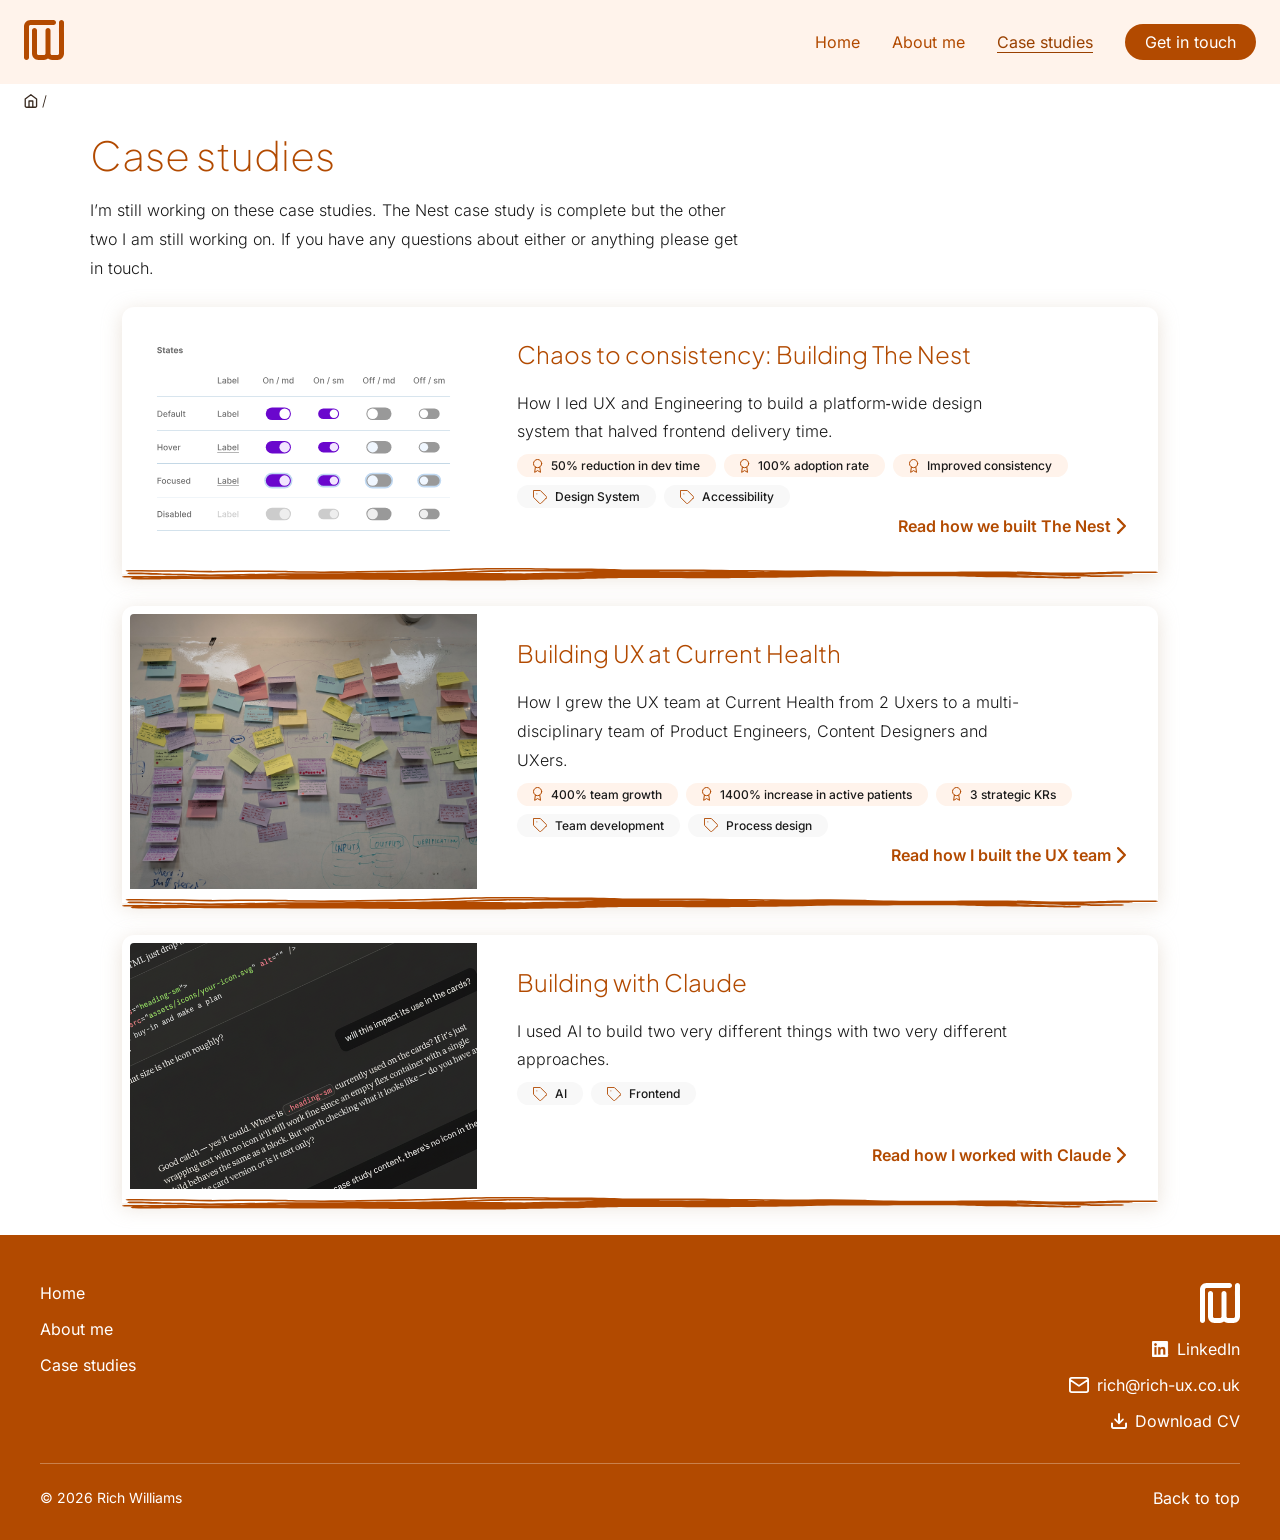
==== commit 5606da9c: "updated card and hero images" ====
--- a/case-studies/index.html
+++ b/case-studies/index.html
@@ -192,8 +192,8 @@
       <div class="case-study-card">
         <div class="case-study-inner">
           <!-- Thumbnail image -->
-          <div class="case-study-image">
-            <img src="../assets/images/Claude.png" alt="Post it notes on a whiteboard" />
+          <div class="case-study-image logo">
+            <img src="../assets/images/Claude_card.png" alt="Image showing a conversation with the AI Claude" />
           </div>
 
           <div class="case-study-content">
--- a/style.css
+++ b/style.css
@@ -538,9 +538,7 @@
   width: 100%;
   height: 100%;
   object-fit: cover;
-  border-radius: 0.5rem;
- mask-image: linear-gradient(to right, black 75%, 95%, transparent 100%);
--webkit-mask-image: linear-gradient(to right, black 75%, 95%, transparent 100%);
+  border-radius: 0.25rem 0 0 0;
 }
 
 .card-divider {
@@ -561,14 +559,6 @@
   fill: var(--orange-tint);
 }
 
-/* object-fit cover crops rather than distorts */
-.case-study-image img {
-  width: 100%;
-  height: 100%;
-  object-fit: cover;
-  border-radius: 0.5rem 0 0 0;
-}
-
 /* flex column stacks children vertically */
 .case-study-content {
   flex: 1;
@@ -576,6 +566,10 @@
   display: flex;
   flex-direction: column;
   gap: 0.5rem;
+}
+
+.case-study-content .text-link {
+  margin-top: auto;
 }
 
 /* for use when tags are used in page */
@@ -671,8 +665,7 @@
   display: flex;
   flex-direction: column;
   gap: 0.75rem;
-  padding: 0rem 2rem 0rem;
-  margin-bottom: 1.5rem;
+  margin: 0 2rem 1.5rem 2rem;
 }
 
 .icon-list li {
@@ -880,9 +873,9 @@
   transition: opacity 0.3s ease, max-height 0.3s ease, margin 0.3s ease;
   pointer-events: none;
   white-space: nowrap;
-  display: inline-block;
+  
   margin-top: 0;
-    display: flex;
+  display: flex;
   align-items: flex-start;
   gap: 0.75rem;
 }
@@ -1413,7 +1406,7 @@
 
   .case-study-inner {
     flex-direction: column;
-  }
+     }
 
   .case-study-card {
     margin: 0rem 1rem 2rem 1rem;
@@ -1430,12 +1423,7 @@
   }
 
   .case-study-image img {
-  width: 100%;
-  height: 100%;
-  object-fit: cover;
-  border-radius: 0.5rem;
- mask-image: none;
--webkit-mask-image: none;
+  border-radius: 0.25rem 0.25rem 0 0;
 }
 
   .recommendation-grid {
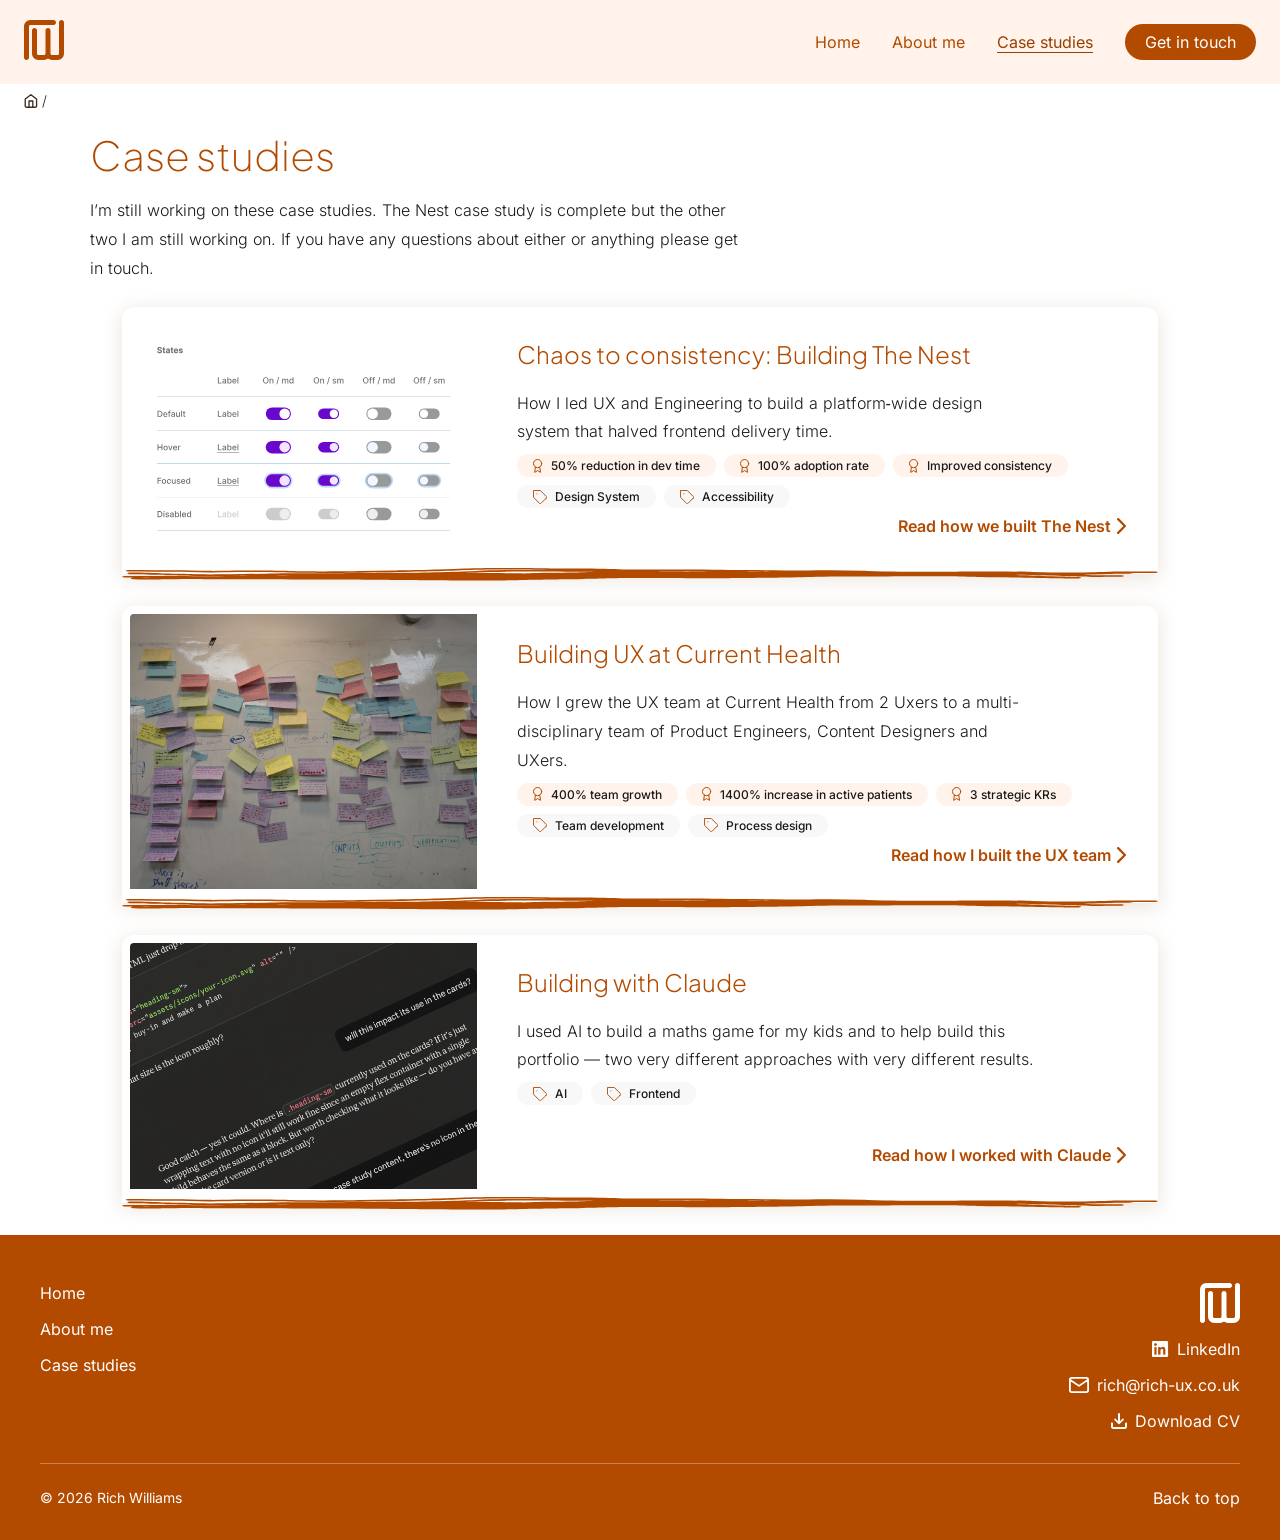
==== commit eafbbc2f: "updated hero image" ====
--- a/case-studies/index.html
+++ b/case-studies/index.html
@@ -199,7 +199,7 @@
           <div class="case-study-content">
             <!-- Title and description -->
             <h3 class="heading-sm">Building with Claude</h3>
-            <p>I used AI to build two very different things with two very different approaches.
+            <p>I used AI to build a maths game for my kids and to help build this portfolio — two very different approaches with very different results.
             </p>
 
             
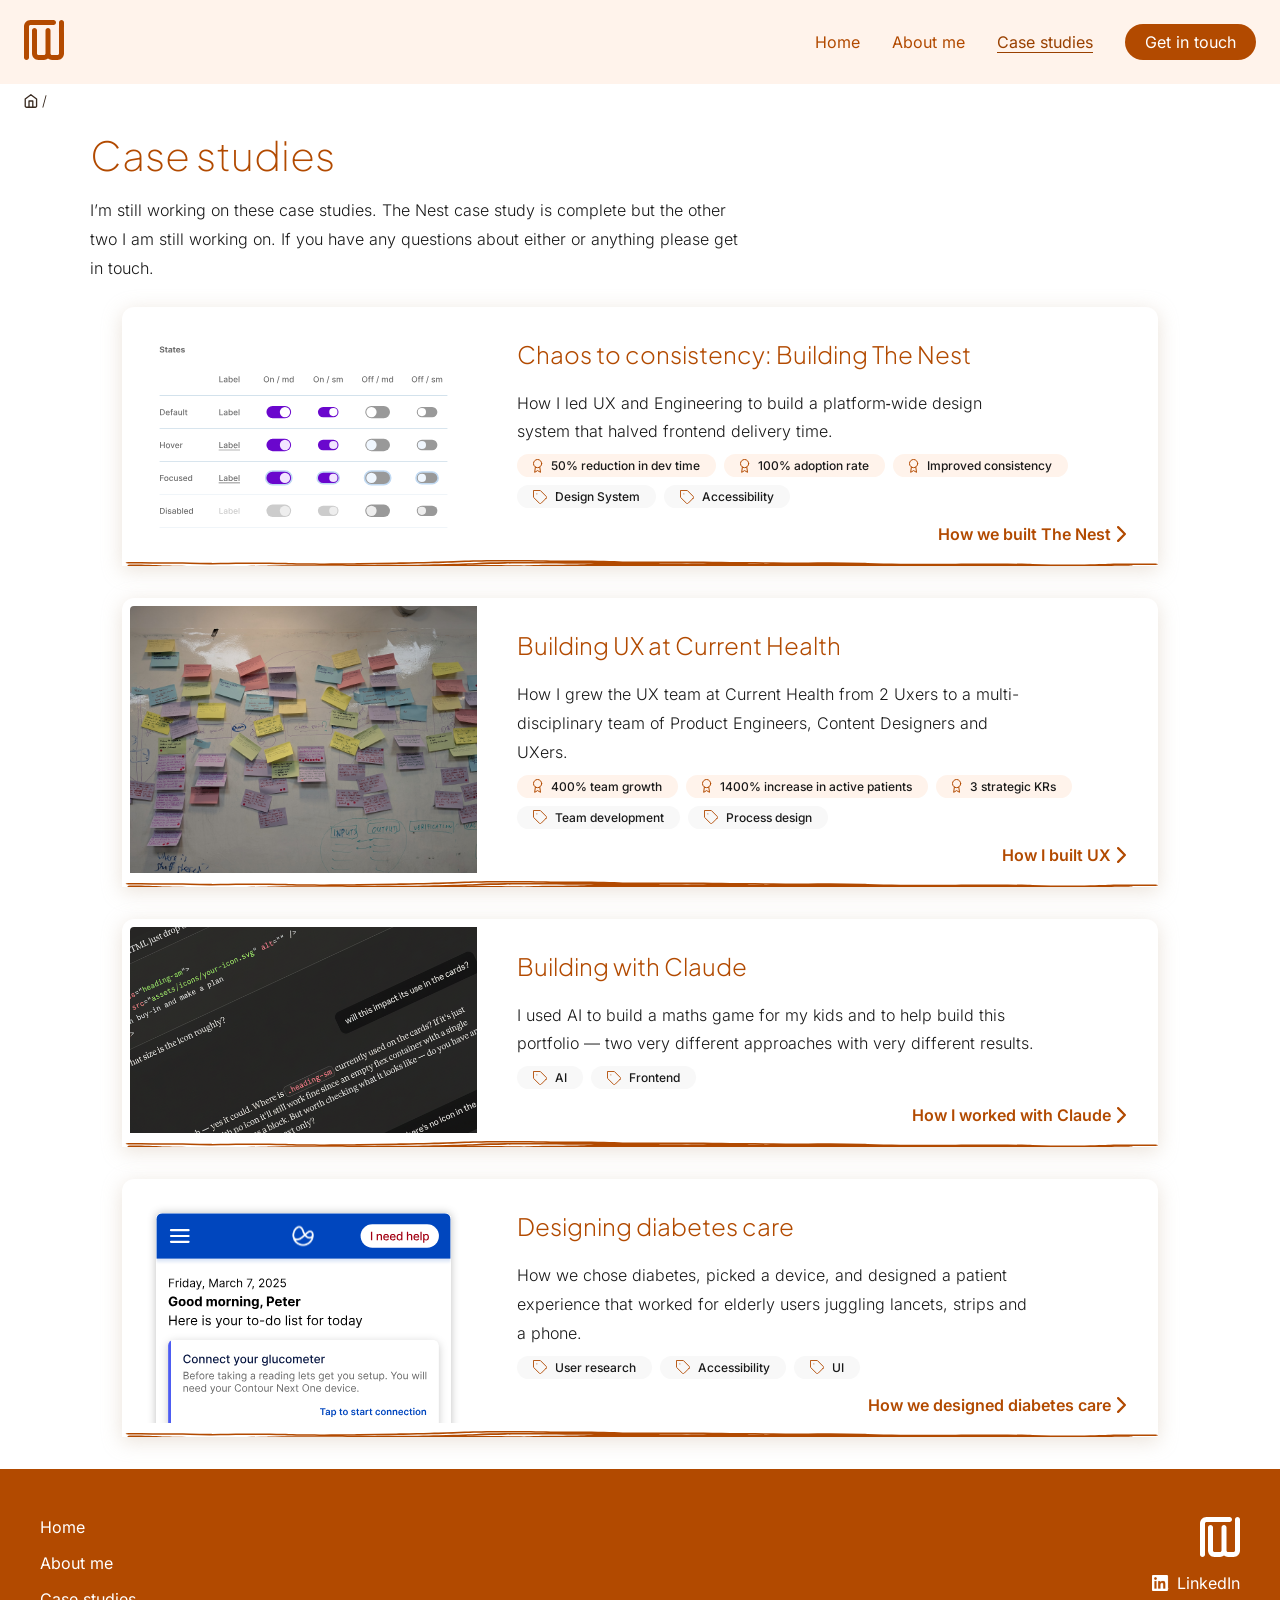
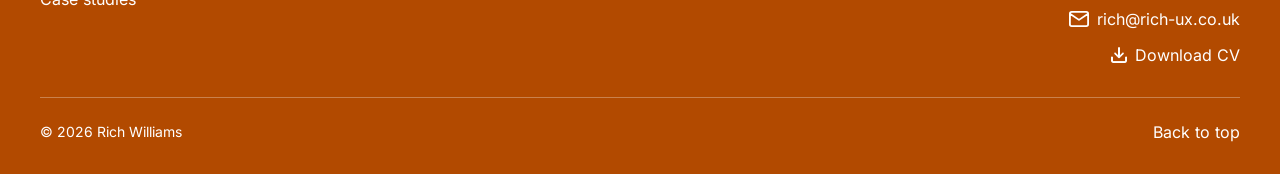
==== commit eaf2e9b8: "added new case study for Contour" ====
--- a/case-studies/index.html
+++ b/case-studies/index.html
@@ -5,30 +5,31 @@
     <meta charset="UTF-8" />
     <meta name="viewport" content="width=device-width, initial-scale=1.0" />
     <title>Case studies — Rich Williams</title>
-      <meta property="og:title" content="Case studies - Rich Williams" />
-<meta property="og:description" content="Welcome to my portfolio, here you can read about my UX work and the things I have done to build UX functions from the ground up." />
-<meta property="og:image" content="https://rich-ux.co.uk/assets/images/og-home.png" />
-<meta property="og:url" content="https://rich-ux.co.uk/case-studies/index" />
-<meta property="og:type" content="website" />
-<meta name="author" content="Rich Williams" />
-<meta property="article:published_time" content="2026-03-18T00:00:00Z" />
+    <meta property="og:title" content="Case studies - Rich Williams" />
+    <meta property="og:description"
+        content="Welcome to my portfolio, here you can read about my UX work and the things I have done to build UX functions from the ground up." />
+    <meta property="og:image" content="https://rich-ux.co.uk/assets/images/og-home.png" />
+    <meta property="og:url" content="https://rich-ux.co.uk/case-studies/index" />
+    <meta property="og:type" content="website" />
+    <meta name="author" content="Rich Williams" />
+    <meta property="article:published_time" content="2026-03-18T00:00:00Z" />
     <link rel="stylesheet" href="../style.css" />
     <link rel="icon" type="image/png" href="../assets/icons/rwfavicon.png" />
     <link
         href="https://fonts.googleapis.com/css2?family=Source+Serif+4:ital,opsz,wght@0,8..60,300;0,8..60,400;1,8..60,300;1,8..60,400&display=swap"
         rel="stylesheet">
 
-<!-- Google tag (gtag.js) -->
-<script async src="https://www.googletagmanager.com/gtag/js?id=G-6S0Z7FWXJ3"></script>
-<script>
-  window.dataLayer = window.dataLayer || [];
-  function gtag(){dataLayer.push(arguments);}
-  gtag('js', new Date());
-
-  gtag('config', 'G-6S0Z7FWXJ3');
-</script>
-
-    </head>
+    <!-- Google tag (gtag.js) -->
+    <script async src="https://www.googletagmanager.com/gtag/js?id=G-6S0Z7FWXJ3"></script>
+    <script>
+        window.dataLayer = window.dataLayer || [];
+        function gtag() { dataLayer.push(arguments); }
+        gtag('js', new Date());
+
+        gtag('config', 'G-6S0Z7FWXJ3');
+    </script>
+
+</head>
 
 <body>
 
@@ -36,7 +37,8 @@
     <nav>
         <div class="nav-inner">
             <div class="nav-logo">
-                <a href="../index.html" class="nav-logo"><img src="../assets/icons/rwlogo.svg" alt="Rich Williams" /></a>
+                <a href="../index.html" class="nav-logo"><img src="../assets/icons/rwlogo.svg"
+                        alt="Rich Williams" /></a>
             </div>
             <button class="nav-toggle" aria-label="Toggle navigation">
                 <span></span>
@@ -63,217 +65,273 @@
         <div class="container">
             <h1 class="heading-xl">Case studies</h1>
             <div class="page-intro">
-            <p>I’m still working on these case studies. The Nest case study is complete but the other two I am still
-                working on. If you have any questions about either or anything please get in touch.</p>
-        </div>
-
-        </div>
-    </section>
-
-   <section class="section">
-    <div class="container">
-      <div class="case-study-card">
-        <div class="case-study-inner">
-          <!-- Thumbnail image -->
-          <div class="case-study-image">
-            <img src="../assets/images/toggle states.svg" alt="The Nest design system" />
-          </div>
-
-          <div class="case-study-content">
-            <!-- Title and description -->
-            <h3 class="heading-sm">Chaos to consistency: Building The Nest</h3>
-            <p>How I led UX and Engineering to build a platform‑wide design system that halved frontend delivery time.
-            </p>
-
-            <!-- Outcome metrics -->
-            <div class="tag-row">
-              <span class="caption tag tag-tint">
-                <img src="../assets/icons/rosette.svg" alt="" />
-                50% reduction in dev time
-              </span>
-              <span class="caption tag tag-tint">
-                <img src="../assets/icons/rosette.svg" alt="" />
-                100% adoption rate
-              </span>
-              <span class="caption tag tag-tint">
-                <img src="../assets/icons/rosette.svg" alt="" />
-                Improved consistency
-              </span>
-            </div>
-            <!-- Category tags -->
-            <div class="tag-row">
-              <span class="caption tag tag-grey">
-                <img src="../assets/icons/tag.svg" alt="" />
-                Design System
-              </span>
-              <span class="caption tag tag-grey">
-                <img src="../assets/icons/tag.svg" alt="" />
-                Accessibility
-              </span>
-            </div>
-
-            <!-- Link to full case study -->
-            <a href="Nest.html" class="text-link">Read how we built The Nest <img src="../assets/icons/chevron-right.svg"
-                alt="" /></a>
-
-          </div>
-        </div>
-        <svg class="card-divider" viewBox="0 0 1440 12" preserveAspectRatio="none" fill="none"
-          xmlns="http://www.w3.org/2000/svg">
-          <path
-            d="M547.873 0.00112486C556.497 -0.0103455 564.703 0.0658817 575.033 0.161155C575.039 0.161148 575.044 0.161141 575.05 0.161135C576.592 0.174655 578.011 0.189028 579.595 0.203161C592.304 0.316782 608.635 0.447806 633.414 0.493424C660.767 0.543692 682.5 0.844926 695.744 1.14717C698.2 1.20355 700.788 1.23165 707.24 1.24553C711.489 1.25442 717.162 1.2574 725.466 1.25784C729.815 1.25819 734.997 1.25729 740.941 1.25504C743.165 1.25417 745.629 1.25084 748.038 1.24611C767.749 1.19651 795.05 1.19881 820.434 1.33791C837.796 1.42681 854.274 1.54306 866.773 1.62764C885.071 1.75426 902.698 1.88879 921.875 1.93249C931.959 1.95537 942.474 1.95318 953.745 1.90866C962.042 1.87637 970.833 1.85417 980.151 1.83052C996.888 1.7891 1013.18 1.99351 1029.73 2.23438C1031.84 2.26507 1033.94 2.29633 1036.07 2.32787C1050.66 2.54595 1065.61 2.77458 1081.73 2.90122C1085.93 2.93473 1090.12 2.96038 1094.03 2.98371C1117.24 3.12228 1137.14 3.02761 1158.81 2.92442C1168.75 2.87711 1179.07 2.82793 1190.26 2.79869C1197.57 2.77959 1206.17 2.76997 1215.58 2.76618C1228.98 2.75552 1243.94 2.88125 1258.93 3.09452C1261.11 3.12447 1263.29 3.15499 1265.46 3.18594C1265.47 3.18609 1265.48 3.18624 1265.49 3.18639C1284.44 3.47351 1303.07 3.65802 1318.44 3.62185C1322.03 3.61651 1325.43 3.60403 1328.61 3.58592C1355.33 3.39132 1365.41 3.12402 1373.8 3.00933C1376.96 2.95946 1379.88 2.91646 1383.36 2.8827C1383.54 2.88103 1383.71 2.87939 1383.89 2.87777C1396.43 2.76205 1415.11 2.77872 1434.05 2.81992C1434.12 2.82002 1434.19 2.82012 1434.26 2.82022C1437.47 2.82722 1440.03 3.11418 1440 3.45975C1440.01 3.80534 1437.41 4.079 1434.21 4.07201C1424.06 4.04977 1414.12 4.03518 1405.24 4.04273C1404.78 4.33979 1402.39 4.565 1399.52 4.56466C1396.64 4.56485 1391.37 4.60166 1383.9 4.68834C1372.71 4.80128 1356.57 5.15283 1335.97 5.52775C1338.33 5.56668 1340.31 5.60434 1342.03 5.64057C1344.06 5.68299 1345.62 5.71986 1346.96 5.75122C1349.74 5.81647 1351.6 5.85837 1354.89 5.8713C1361.87 5.85142 1372.47 5.76589 1383.9 5.74418C1384.94 5.74204 1386.03 5.74011 1387.09 5.73857C1390.27 5.73402 1392.85 6.01267 1392.84 6.35806C1392.82 6.70369 1390.22 6.98515 1387.04 6.98995C1386.97 6.99009 1386.91 6.99024 1386.85 6.99038C1385.88 6.99182 1384.86 6.99365 1383.9 6.99564C1372.44 7.01698 1361.39 7.10703 1354.05 7.12737C1352.03 7.13288 1350.28 7.13327 1348.97 7.13075C1347.93 7.12878 1346.62 7.12475 1345.89 7.11085C1345.79 7.10899 1345.61 7.10517 1345.39 7.09873C1345.39 7.09856 1345.38 7.09839 1345.38 7.09822C1345.26 7.09468 1344.63 7.07678 1343.96 7.03163C1343.83 7.02251 1343.53 7.00206 1343.19 6.96786C1343.11 6.96574 1343.02 6.96361 1342.93 6.96149C1341.7 6.93205 1340.45 6.90159 1339.1 6.87228C1335 6.78174 1329.04 6.68565 1318.44 6.54273C1315.34 6.50072 1311.93 6.45338 1308 6.39572C1291.97 6.22969 1264.86 5.58526 1231.08 5.34145C1233.36 5.37998 1235.64 5.42057 1237.93 5.46292C1243.68 5.56909 1249.47 5.68808 1255.24 5.81422C1257.47 5.86255 1259.65 5.91125 1261.87 5.96081C1265.46 6.04072 1269.05 6.12171 1272.65 6.19987C1275.07 6.25266 1277.51 6.30435 1279.94 6.35406C1279.94 6.35413 1279.95 6.35419 1279.96 6.35426C1283.33 6.42333 1286.72 6.48903 1290.12 6.54993C1291.33 6.57203 1292.49 6.59256 1293.67 6.6124C1298.34 6.69073 1302.91 6.75731 1308.18 6.84855C1308.82 6.86294 1309.51 6.88088 1310.04 6.89551C1310.6 6.91098 1311.14 6.92648 1311.64 6.94202C1312.09 6.95573 1312.51 6.96953 1312.92 6.98231C1312.98 6.984 1313.03 6.9857 1313.09 6.98739C1313.55 7.00165 1313.99 7.01475 1314.42 7.02704C1314.85 7.03931 1315.24 7.05103 1315.63 7.06114C1315.64 7.06114 1315.64 7.06114 1315.65 7.06114C1316.06 7.0715 1316.38 7.07924 1316.82 7.08801C1317.38 7.09897 1317.86 7.10727 1318.44 7.11527C1318.44 7.11528 1318.44 7.11528 1318.44 7.11528C1319.01 7.12306 1319.6 7.12978 1320.18 7.13542C1320.76 7.14105 1321.37 7.14567 1321.98 7.1496C1322.59 7.15352 1323.2 7.15693 1323.83 7.15955C1324.46 7.16218 1325.08 7.16413 1325.72 7.16583C1326.36 7.16753 1327 7.16905 1327.64 7.1702C1329.14 7.17283 1330.56 7.2356 1331.6 7.34803C1332.65 7.46045 1333.23 7.61276 1333.23 7.77397C1333.22 7.93514 1332.62 8.09351 1331.57 8.21494C1330.51 8.33629 1329.09 8.41018 1327.59 8.42165C1327.19 8.42472 1326.78 8.42794 1326.37 8.43084C1326.13 8.43256 1325.89 8.43402 1325.64 8.43565C1324.98 8.44002 1324.33 8.44444 1323.66 8.44787C1322.98 8.4513 1322.33 8.45383 1321.64 8.45581C1320.95 8.45778 1320.27 8.45901 1319.57 8.45884C1319.2 8.45875 1318.83 8.45829 1318.44 8.4574C1318.1 8.45659 1317.76 8.45542 1317.41 8.45383C1316.7 8.45067 1315.89 8.44463 1315.18 8.43678C1314.66 8.43127 1313.99 8.42173 1313.45 8.41299C1312.88 8.40386 1312.33 8.39355 1311.79 8.38274C1311.26 8.3719 1310.74 8.36032 1310.24 8.34926C1310.18 8.34812 1310.13 8.34698 1310.08 8.34585C1309.63 8.33604 1309.21 8.32638 1308.81 8.31767C1308.36 8.30794 1307.94 8.29943 1307.54 8.29196C1307.1 8.28358 1306.82 8.27986 1306.49 8.27558C1302.12 8.24029 1296.7 8.21187 1291.56 8.16902C1290.92 8.16377 1290.26 8.15804 1289.62 8.15235C1286.24 8.12291 1282.86 8.08876 1279.48 8.05094C1277.03 8.0235 1274.57 7.99421 1272.12 7.9636C1268.5 7.91859 1264.87 7.87073 1261.25 7.82392C1259 7.79481 1256.79 7.7664 1254.55 7.7386C1248.69 7.66596 1242.82 7.60094 1236.92 7.54868C1231.06 7.49641 1225.14 7.45665 1219.21 7.42698C1218.03 7.42095 1216.82 7.41519 1215.58 7.40971C1210.84 7.38831 1205.98 7.35915 1201.27 7.31908C1196.93 7.28146 1192.47 7.21588 1188.33 7.14817C1186.13 7.11171 1183.93 7.07471 1181.8 7.0377C1181.79 7.03749 1181.79 7.03729 1181.78 7.03709C1179.89 7.0046 1178.05 6.97243 1176.2 6.94187C1172.25 6.87605 1168.37 6.81738 1164.49 6.76791C1160.62 6.71843 1156.76 6.67806 1152.87 6.64706C1149.01 6.61637 1145.1 6.59417 1141.21 6.58053C1137.33 6.56677 1133.46 6.56119 1129.45 6.56161C1124.17 6.56282 1118.91 6.574 1113.5 6.58724C1108.14 6.60077 1102.72 6.61771 1097.35 6.63485C1096.75 6.63662 1096.2 6.63834 1095.68 6.64005C1095.1 6.64176 1094.52 6.64346 1094.03 6.64517C1093.37 6.64757 1092.4 6.65039 1091.71 6.65333C1091.71 6.65333 1091.7 6.65334 1091.69 6.65334C1088.18 6.66679 1084.66 6.68235 1081.13 6.69789C1075.7 6.72194 1070.23 6.74676 1064.76 6.76954C1059.29 6.79227 1053.78 6.8133 1048.23 6.82905C1042.68 6.84448 1037.02 6.85552 1031.3 6.84967C1026.2 6.84502 1021.07 6.83549 1016.05 6.8269C1014.72 6.82465 1013.39 6.82247 1012.07 6.82036C1005.78 6.81078 999.681 6.80805 993.657 6.82573C987.637 6.84292 981.629 6.87976 975.569 6.93455C969.507 6.98934 963.41 7.06082 957.207 7.1488C956.031 7.16533 954.889 7.18221 953.781 7.19942C948.699 7.27656 943.706 7.35134 938.638 7.4234C932.412 7.51157 926.215 7.59409 919.895 7.67037C916.378 7.71266 912.684 7.74852 909.13 7.77584C905.593 7.80352 902.029 7.82446 898.555 7.84091C897.131 7.84758 895.721 7.85333 894.327 7.85888C892.302 7.86699 890.25 7.87377 888.272 7.88073C884.908 7.89238 881.648 7.904 878.446 7.919C875.269 7.93409 872.168 7.95309 869.193 7.97987C866.096 8.00761 863.562 8.03865 860.51 8.08602C853.095 8.16706 848.499 8.17442 843.395 8.18429C842.39 8.18621 841.362 8.18856 840.291 8.19114C834.174 8.19966 828.053 8.19667 822.019 8.18948C815.939 8.18205 809.923 8.17013 803.858 8.15673C797.866 8.14352 791.758 8.12823 785.758 8.11416C779.732 8.1 773.724 8.08646 767.692 8.07398C761.636 8.06155 755.522 8.04997 749.611 8.04022C749.102 8.03941 748.586 8.03854 748.067 8.03763C745.237 8.03173 741.993 8.02256 739.226 8.01043C736.806 8.00051 734.355 7.98928 732.048 7.97758C731.092 7.97285 730.132 7.9681 729.174 7.96349C725.913 7.94745 722.761 7.93244 719.689 7.92276C716.69 7.9128 713.615 7.90834 710.787 7.91139C707.909 7.91453 705.012 7.92596 702.21 7.94551C699.275 7.96628 696.798 7.99012 693.697 8.02987C691.672 8.05606 689.639 8.08234 687.672 8.10839C684.717 8.14742 681.724 8.18699 678.766 8.22754C675.807 8.26807 672.843 8.30916 669.909 8.35157C668.962 8.36521 667.96 8.3796 667.009 8.39359C664.065 8.43681 661.162 8.4809 658.259 8.52707C655.363 8.57315 652.487 8.62087 649.631 8.67105C646.768 8.72143 643.931 8.77351 641.057 8.82942C636.17 8.92475 631.497 8.97287 627.378 9.00656C623.23 9.04 619.34 9.06094 615.576 9.08089C614.872 9.08461 614.171 9.08833 613.471 9.09204C610.38 9.10782 607.432 9.12266 604.471 9.1396C600.794 9.16045 597.284 9.18391 593.667 9.21094C590.189 9.23751 586.478 9.26801 583.035 9.30248C579.381 9.33758 576.079 9.37456 572.353 9.41939C568.793 9.46326 565.104 9.51923 560.982 9.57998C557.121 9.64004 552.724 9.70198 548.547 9.75604C544.22 9.81036 539.937 9.85761 535.633 9.89406C534.87 9.90171 533.683 9.90905 532.987 9.91555C529.656 9.93994 526.193 9.9592 522.863 9.9736C518.602 9.99201 514.333 10.0028 510.105 10.0078C505.885 10.0128 501.529 10.0119 497.453 10.006C490.849 9.99628 484.274 9.98262 477.687 9.9675C471.141 9.95231 464.574 9.93537 458.007 9.91745C451.845 9.90053 445.634 9.8829 439.48 9.86456C439.11 9.86347 438.741 9.86237 438.373 9.86125C431.831 9.84119 425.286 9.81571 418.751 9.7849C417.291 9.77807 415.882 9.77108 414.418 9.76374C409.342 9.73804 404.239 9.70916 399.175 9.67809C399.14 9.67778 399.105 9.67747 399.07 9.67716C392.556 9.63739 386.149 9.59408 379.684 9.55092C377.314 9.53524 375.03 9.51996 372.715 9.50528C370.394 9.49059 368.12 9.47678 365.821 9.46378C363.524 9.4508 361.233 9.43901 358.985 9.42895C356.702 9.41884 354.49 9.41047 352.251 9.40478C350.201 9.39941 348.165 9.39706 345.936 9.3944C345.732 9.39417 345.528 9.39393 345.324 9.3937C342.897 9.39094 340.122 9.38446 337.546 9.37137C330.713 9.33558 324.08 9.30915 317.314 9.29188C311.29 9.27649 305.276 9.26856 299.214 9.26616C298.454 9.26585 297.697 9.26553 296.945 9.2652C294.308 9.26402 291.607 9.26284 288.941 9.26084C284.794 9.25775 280.588 9.25328 276.42 9.2469C269.514 9.23639 262.625 9.21987 255.67 9.19711C248.743 9.17447 241.783 9.14553 234.848 9.11421C227.919 9.08292 220.933 9.04952 214.037 9.01826C206.355 8.98315 198.727 8.95549 191.04 8.93841C183.474 8.92131 175.905 8.91399 168.34 8.91555C168.251 8.91557 168.162 8.9156 168.073 8.91563C160.42 8.91573 152.799 8.96892 145.146 9.01738C137.491 9.0664 129.814 9.07912 122.15 9.02621C121.954 9.02492 121.757 9.0236 121.558 9.02224C117.157 8.99194 112.759 8.93629 108.36 8.85733C105.931 8.86062 103.603 8.85802 101.365 8.85314C91.4358 8.82233 83.22 8.81404 74.8052 8.90213C69.1937 8.95731 63.4824 9.00456 57.2018 9.04459C55.7288 9.05976 54.4377 9.08138 52.9858 9.10746C52.6955 9.11243 52.3883 9.11741 52.0774 9.12272C50.1211 9.1563 47.9092 9.19144 44.7665 9.21366C38.5453 9.25799 29.009 9.24835 16.6998 8.95609C13.5808 8.88225 11.6081 8.54898 12.2766 8.21144C12.7428 7.97467 14.4087 7.79874 16.417 7.74023C12.7007 7.70007 8.97055 7.65806 5.26919 7.61633C3.79507 7.59961 2.39763 7.52193 1.4155 7.39842C0.425852 7.27488 -0.0752957 7.11618 0.00924291 6.9553C0.0933857 6.79437 0.766166 6.64342 1.87539 6.53353C2.99034 6.42377 4.4385 6.36431 5.92924 6.3669C9.87339 6.37407 13.8015 6.38132 17.7282 6.38643C21.6733 6.39161 25.5913 6.39463 29.5038 6.3962C33.42 6.39778 37.3694 6.39758 41.2986 6.3962C45.2156 6.39475 49.1451 6.39244 53.0882 6.38887C57.0525 6.3854 60.918 6.38052 64.8714 6.37545C67.2666 6.37234 69.6434 6.36927 71.9869 6.36568C72.8564 6.36445 73.716 6.36276 74.5868 6.36141C74.6595 6.3613 74.7323 6.36119 74.8052 6.36108C75.4445 6.36013 76.0675 6.35978 76.7164 6.35984C84.3224 6.35536 91.985 6.44597 99.602 6.54745C106.919 6.64475 114.231 6.70876 121.558 6.69016C121.9 6.68944 122.238 6.68861 122.573 6.68769C130.22 6.66906 137.876 6.58417 145.52 6.46596C153.125 6.34888 160.703 6.22983 168.322 6.1633C168.361 6.16294 168.4 6.16259 168.439 6.16225C176.081 6.09325 183.714 6.03417 191.35 5.98554C197.256 5.94791 203.112 5.91642 208.975 5.8907C211.271 5.85572 213.566 5.8236 215.821 5.79359C222.385 5.70618 228.955 5.60039 235.431 5.5006C223.906 5.53568 214.653 5.62171 205.838 5.71802C204.663 5.73093 203.472 5.74421 202.31 5.75743C191.69 5.87827 181.385 6.00396 168.321 6.09137C166.682 6.10241 165.015 6.11423 163.298 6.12708C147.027 6.26568 133.263 6.49134 121.558 6.44463C101.526 6.38486 87.6245 5.92817 77.5763 5.9092C76.6157 5.90222 75.7105 5.89632 74.8052 5.89121C60.7541 5.81101 54.4132 5.69236 48.3561 5.46966C39.3226 5.13491 21.8812 4.9445 13.1173 4.93742C9.93142 4.93485 7.36091 4.65244 7.37948 4.30691C7.3909 3.96129 9.98492 3.68299 13.1727 3.68555C22.4214 3.69302 41.2945 3.88655 52.0552 4.28493C56.5079 4.44947 61.5478 4.55987 74.8052 4.63817C75.8572 4.64432 76.9431 4.65159 78.0804 4.66042C87.9803 4.68412 101.688 5.13416 121.558 5.19273C133.242 5.23962 147.02 5.01318 163.397 4.87429C165.079 4.86178 166.708 4.85028 168.313 4.83944C180.878 4.75529 190.815 4.6334 201.301 4.51261C202.454 4.49935 203.624 4.4858 204.805 4.47275C204.812 4.47273 204.819 4.47272 204.827 4.47271C215.682 4.35243 227.505 4.24483 243.446 4.23265C260.97 4.21973 281.39 4.20908 299.221 4.15223C318.796 4.09166 335.246 4.06657 341.376 4.02595C343.687 4.01089 345.907 3.99281 348.254 3.97423C357.269 3.90061 368.148 3.82914 392.664 3.833C398.024 3.83268 404.314 3.84101 411.166 3.85102C421.189 3.70907 430.92 3.56529 439.48 3.47162C439.689 3.46925 439.899 3.46692 440.11 3.46463C447.593 3.38455 454.551 3.23722 461.222 3.07582C463.165 3.02936 465.1 2.98077 467.032 2.93239C471.706 2.81571 476.383 2.69909 480.941 2.60889C484.575 2.537 488.375 2.4506 492.398 2.35925C503.793 2.1003 516.969 1.8014 532.987 1.67908C537.381 1.64349 542.433 1.61841 547.406 1.61292C571.631 1.58486 592.412 1.62855 610.294 1.67231C597.142 1.61065 587.005 1.52651 578.541 1.45023C576.976 1.4358 575.438 1.42177 573.944 1.40823C563.547 1.31233 555.972 1.24162 547.949 1.25231C542.552 1.2593 537.376 1.26795 532.987 1.27479C505.211 1.31211 492.494 1.42752 478.44 1.6909C474.132 1.77161 469.378 1.87913 464.256 1.99486C456.724 2.16535 448.341 2.35386 439.48 2.50176C436.274 2.55451 433.039 2.60094 429.753 2.63825C418.034 2.77071 404.949 2.95103 391.067 3.1205C391.062 3.12048 391.056 3.12046 391.051 3.12044C388.345 3.15368 385.6 3.18659 382.83 3.21896C365.961 3.41642 348.213 3.59266 330.939 3.70207C329.092 3.7137 326.883 3.73116 324.335 3.75197C317.909 3.80445 309.446 3.87799 299.222 3.93302C286.064 4.00538 270.166 4.0082 252.458 3.85514C245.543 3.79627 238.375 3.692 230.183 3.58211C227.689 3.5487 225.102 3.51448 222.393 3.48163C210.727 3.34067 196.531 3.2075 177.638 3.22167C174.668 3.22387 171.556 3.22989 168.303 3.23978C154.706 3.26012 139.265 3.57976 123.335 3.55161C122.749 3.55113 122.16 3.55036 121.558 3.54927C112.417 3.54069 103.16 3.38127 93.9979 3.22337C87.4946 3.11432 81.1076 3.04159 74.8052 3.02429C52.5669 2.9577 31.5853 2.87183 10.5804 2.78587C10.5749 2.78587 10.5695 2.78587 10.564 2.78587C7.38016 2.77284 4.89001 2.48182 4.9996 2.13643C5.11365 1.79123 7.79244 1.52168 10.9629 1.53461C31.9068 1.62026 52.7355 1.70587 74.8052 1.77228C81.1837 1.78979 87.6565 1.86443 94.2346 1.97534C103.274 2.13157 112.455 2.28865 121.558 2.29748C122.144 2.29854 122.72 2.29931 123.289 2.29979C139.14 2.32903 154.629 2.00898 168.295 1.98753C171.715 1.97701 174.975 1.97074 178.098 1.96854C197.321 1.95523 211.757 2.09331 223.599 2.23777C226.447 2.27278 229.128 2.30825 231.674 2.34266C239.774 2.45244 246.507 2.55142 253.058 2.60729C270.603 2.75914 286.264 2.75293 299.224 2.67885C308.769 2.62538 316.778 2.55549 323.016 2.50405C325.648 2.48258 327.911 2.46443 329.885 2.45209C346.822 2.34375 364.293 2.16957 381.151 1.97369C383.882 1.94185 386.6 1.90962 389.308 1.87684C389.313 1.87666 389.319 1.87647 389.324 1.87629C403.181 1.70821 416.53 1.52709 428.446 1.39327C432.262 1.35055 435.906 1.29662 439.48 1.23536C447.125 1.10246 454.252 0.94165 460.991 0.788163C466.295 0.667834 471.409 0.552431 476.447 0.457953C491.381 0.178002 504.842 0.0607109 532.987 0.0233612C537.368 0.0166063 542.539 0.00803471 547.873 0.00112486ZM22.18 7.80066C29.8325 7.9575 36.0693 7.99058 40.729 7.98011C36.7773 7.94448 32.8308 7.90709 28.9075 7.86841C26.6513 7.8464 24.4153 7.82383 22.18 7.80066ZM412.096 5.10369C410.871 5.12144 409.598 5.13912 408.348 5.15679C411.834 5.15544 415.276 5.15329 418.736 5.14973C422.973 5.14535 427.237 5.13947 431.47 5.13155C424.722 5.12335 418.184 5.11267 412.096 5.10369ZM547.464 2.86474C542.434 2.8703 537.37 2.89639 532.987 2.9337C518.41 3.05095 506.358 3.32276 495.301 3.57389C491.115 3.66877 487.054 3.76053 483.039 3.84001C481.374 3.87296 479.712 3.90939 478.033 3.94804C487.801 3.96766 496.785 3.98827 504.13 4.00542C516.125 4.03349 525.396 4.07825 532.987 4.12841C539.234 4.16811 544.451 4.20751 549.436 4.24541C552.65 4.26951 555.63 4.29243 558.796 4.31238C561.29 4.26774 564.089 4.22302 566.721 4.18346C570.601 4.12737 574.622 4.073 578.495 4.02605C582.428 3.97876 586.325 3.93581 590.303 3.89855C594.155 3.86117 598.145 3.82877 601.976 3.80002C605.675 3.77273 609.23 3.7489 612.797 3.72548C613 3.72415 613.204 3.72283 613.408 3.7215C617.073 3.69675 620.772 3.67259 624.051 3.64195C627.422 3.61046 630.267 3.57503 632.744 3.52443C635.856 3.46138 639.07 3.40033 642.223 3.34318C645.391 3.28589 648.544 3.23208 651.686 3.18121C654.838 3.13024 657.957 3.08215 661.083 3.03612C662.094 3.02124 663.15 3.00588 664.154 2.99152C664.617 2.9849 665.079 2.97814 665.54 2.97162C659.423 2.97976 653.064 2.9853 646.508 2.98693C637.026 2.98931 626.892 2.96557 615.725 2.9379C596.674 2.89035 574.53 2.83318 547.464 2.86474ZM758.26 2.5907C755.807 2.60021 752.465 2.61848 748.044 2.64814C747.607 2.65112 747.158 2.65417 746.695 2.65728C745.529 2.66512 744.277 2.67374 742.94 2.68225C742.971 2.68243 743.004 2.68231 743.035 2.68249C744.792 2.69248 746.437 2.70151 748.044 2.7096C749.53 2.71648 751.008 2.72325 752.526 2.72994C758.277 2.75521 763.944 2.78203 769.571 2.81069C775.308 2.83934 780.93 2.86957 786.641 2.90123C792.309 2.93283 798.054 2.96565 803.691 2.99778C809.406 3.03016 815.038 3.06237 820.72 3.09073C822.528 3.09977 824.356 3.10849 826.165 3.11663C822.114 3.06008 817.9 3.00963 813.457 2.95954C809.901 2.91952 806.213 2.87966 802.299 2.83727C800.819 2.82113 799.019 2.79856 796.898 2.77316C788.553 2.67356 775.451 2.52472 758.26 2.5907ZM871.508 3.06953C872.825 3.06885 874.146 3.06876 875.438 3.06957C879.122 3.07195 882.715 3.07939 886.251 3.08653C888.724 3.09155 891.168 3.09682 893.588 3.10051C894.6 3.10203 895.614 3.10317 896.622 3.10418C898.314 3.10588 899.994 3.10633 901.646 3.106C890.008 3.04452 878.59 2.96076 866.711 2.87853C866.554 2.87744 866.396 2.87671 866.238 2.87562C868.038 2.942 869.794 3.00667 871.508 3.06953Z"
-            fill="#B24A00" />
-        </svg>
-      </div>
-         </div>
-  </section>
-
-
-     <section class="section">
-    <div class="container">
-      <div class="case-study-card">
-        <div class="case-study-inner">
-          <!-- Thumbnail image -->
-          <div class="case-study-image">
-            <img src="../assets/images/post_its.jpg" alt="Post it notes on a whiteboard" />
-          </div>
-
-          <div class="case-study-content">
-            <!-- Title and description -->
-            <h3 class="heading-sm">Building UX at Current Health</h3>
-            <p>How I grew the UX team at Current Health from 2 Uxers to a multi-disciplinary team of Product Engineers, Content Designers and UXers.
-            </p>
-
-            <!-- Outcome metrics -->
-            <div class="tag-row">
-              <span class="caption tag tag-tint">
-                <img src="../assets/icons/rosette.svg" alt="" />
-                400% team growth
-              </span>
-              <span class="caption tag tag-tint">
-                <img src="../assets/icons/rosette.svg" alt="" />
-                1400% increase in active patients
-              </span>
-              <span class="caption tag tag-tint">
-                <img src="../assets/icons/rosette.svg" alt="" />
-                3 strategic KRs
-              </span>
-            </div>
-            <!-- Category tags -->
-            <div class="tag-row">
-              <span class="caption tag tag-grey">
-                <img src="../assets/icons/tag.svg" alt="" />
-                Team development
-              </span>
-              <span class="caption tag tag-grey">
-                <img src="../assets/icons/tag.svg" alt="" />
-                Process design
-              </span>
-            </div>
-
-            <!-- Link to full case study -->
-            <a href="ux_cw.html" class="text-link">Read how I built the UX team <img src="../assets/icons/chevron-right.svg"
-                alt="" /></a>
-
-          </div>
-        </div>
-        <svg class="card-divider" viewBox="0 0 1440 12" preserveAspectRatio="none" fill="none"
-          xmlns="http://www.w3.org/2000/svg">
-          <path
-            d="M547.873 0.00112486C556.497 -0.0103455 564.703 0.0658817 575.033 0.161155C575.039 0.161148 575.044 0.161141 575.05 0.161135C576.592 0.174655 578.011 0.189028 579.595 0.203161C592.304 0.316782 608.635 0.447806 633.414 0.493424C660.767 0.543692 682.5 0.844926 695.744 1.14717C698.2 1.20355 700.788 1.23165 707.24 1.24553C711.489 1.25442 717.162 1.2574 725.466 1.25784C729.815 1.25819 734.997 1.25729 740.941 1.25504C743.165 1.25417 745.629 1.25084 748.038 1.24611C767.749 1.19651 795.05 1.19881 820.434 1.33791C837.796 1.42681 854.274 1.54306 866.773 1.62764C885.071 1.75426 902.698 1.88879 921.875 1.93249C931.959 1.95537 942.474 1.95318 953.745 1.90866C962.042 1.87637 970.833 1.85417 980.151 1.83052C996.888 1.7891 1013.18 1.99351 1029.73 2.23438C1031.84 2.26507 1033.94 2.29633 1036.07 2.32787C1050.66 2.54595 1065.61 2.77458 1081.73 2.90122C1085.93 2.93473 1090.12 2.96038 1094.03 2.98371C1117.24 3.12228 1137.14 3.02761 1158.81 2.92442C1168.75 2.87711 1179.07 2.82793 1190.26 2.79869C1197.57 2.77959 1206.17 2.76997 1215.58 2.76618C1228.98 2.75552 1243.94 2.88125 1258.93 3.09452C1261.11 3.12447 1263.29 3.15499 1265.46 3.18594C1265.47 3.18609 1265.48 3.18624 1265.49 3.18639C1284.44 3.47351 1303.07 3.65802 1318.44 3.62185C1322.03 3.61651 1325.43 3.60403 1328.61 3.58592C1355.33 3.39132 1365.41 3.12402 1373.8 3.00933C1376.96 2.95946 1379.88 2.91646 1383.36 2.8827C1383.54 2.88103 1383.71 2.87939 1383.89 2.87777C1396.43 2.76205 1415.11 2.77872 1434.05 2.81992C1434.12 2.82002 1434.19 2.82012 1434.26 2.82022C1437.47 2.82722 1440.03 3.11418 1440 3.45975C1440.01 3.80534 1437.41 4.079 1434.21 4.07201C1424.06 4.04977 1414.12 4.03518 1405.24 4.04273C1404.78 4.33979 1402.39 4.565 1399.52 4.56466C1396.64 4.56485 1391.37 4.60166 1383.9 4.68834C1372.71 4.80128 1356.57 5.15283 1335.97 5.52775C1338.33 5.56668 1340.31 5.60434 1342.03 5.64057C1344.06 5.68299 1345.62 5.71986 1346.96 5.75122C1349.74 5.81647 1351.6 5.85837 1354.89 5.8713C1361.87 5.85142 1372.47 5.76589 1383.9 5.74418C1384.94 5.74204 1386.03 5.74011 1387.09 5.73857C1390.27 5.73402 1392.85 6.01267 1392.84 6.35806C1392.82 6.70369 1390.22 6.98515 1387.04 6.98995C1386.97 6.99009 1386.91 6.99024 1386.85 6.99038C1385.88 6.99182 1384.86 6.99365 1383.9 6.99564C1372.44 7.01698 1361.39 7.10703 1354.05 7.12737C1352.03 7.13288 1350.28 7.13327 1348.97 7.13075C1347.93 7.12878 1346.62 7.12475 1345.89 7.11085C1345.79 7.10899 1345.61 7.10517 1345.39 7.09873C1345.39 7.09856 1345.38 7.09839 1345.38 7.09822C1345.26 7.09468 1344.63 7.07678 1343.96 7.03163C1343.83 7.02251 1343.53 7.00206 1343.19 6.96786C1343.11 6.96574 1343.02 6.96361 1342.93 6.96149C1341.7 6.93205 1340.45 6.90159 1339.1 6.87228C1335 6.78174 1329.04 6.68565 1318.44 6.54273C1315.34 6.50072 1311.93 6.45338 1308 6.39572C1291.97 6.22969 1264.86 5.58526 1231.08 5.34145C1233.36 5.37998 1235.64 5.42057 1237.93 5.46292C1243.68 5.56909 1249.47 5.68808 1255.24 5.81422C1257.47 5.86255 1259.65 5.91125 1261.87 5.96081C1265.46 6.04072 1269.05 6.12171 1272.65 6.19987C1275.07 6.25266 1277.51 6.30435 1279.94 6.35406C1279.94 6.35413 1279.95 6.35419 1279.96 6.35426C1283.33 6.42333 1286.72 6.48903 1290.12 6.54993C1291.33 6.57203 1292.49 6.59256 1293.67 6.6124C1298.34 6.69073 1302.91 6.75731 1308.18 6.84855C1308.82 6.86294 1309.51 6.88088 1310.04 6.89551C1310.6 6.91098 1311.14 6.92648 1311.64 6.94202C1312.09 6.95573 1312.51 6.96953 1312.92 6.98231C1312.98 6.984 1313.03 6.9857 1313.09 6.98739C1313.55 7.00165 1313.99 7.01475 1314.42 7.02704C1314.85 7.03931 1315.24 7.05103 1315.63 7.06114C1315.64 7.06114 1315.64 7.06114 1315.65 7.06114C1316.06 7.0715 1316.38 7.07924 1316.82 7.08801C1317.38 7.09897 1317.86 7.10727 1318.44 7.11527C1318.44 7.11528 1318.44 7.11528 1318.44 7.11528C1319.01 7.12306 1319.6 7.12978 1320.18 7.13542C1320.76 7.14105 1321.37 7.14567 1321.98 7.1496C1322.59 7.15352 1323.2 7.15693 1323.83 7.15955C1324.46 7.16218 1325.08 7.16413 1325.72 7.16583C1326.36 7.16753 1327 7.16905 1327.64 7.1702C1329.14 7.17283 1330.56 7.2356 1331.6 7.34803C1332.65 7.46045 1333.23 7.61276 1333.23 7.77397C1333.22 7.93514 1332.62 8.09351 1331.57 8.21494C1330.51 8.33629 1329.09 8.41018 1327.59 8.42165C1327.19 8.42472 1326.78 8.42794 1326.37 8.43084C1326.13 8.43256 1325.89 8.43402 1325.64 8.43565C1324.98 8.44002 1324.33 8.44444 1323.66 8.44787C1322.98 8.4513 1322.33 8.45383 1321.64 8.45581C1320.95 8.45778 1320.27 8.45901 1319.57 8.45884C1319.2 8.45875 1318.83 8.45829 1318.44 8.4574C1318.1 8.45659 1317.76 8.45542 1317.41 8.45383C1316.7 8.45067 1315.89 8.44463 1315.18 8.43678C1314.66 8.43127 1313.99 8.42173 1313.45 8.41299C1312.88 8.40386 1312.33 8.39355 1311.79 8.38274C1311.26 8.3719 1310.74 8.36032 1310.24 8.34926C1310.18 8.34812 1310.13 8.34698 1310.08 8.34585C1309.63 8.33604 1309.21 8.32638 1308.81 8.31767C1308.36 8.30794 1307.94 8.29943 1307.54 8.29196C1307.1 8.28358 1306.82 8.27986 1306.49 8.27558C1302.12 8.24029 1296.7 8.21187 1291.56 8.16902C1290.92 8.16377 1290.26 8.15804 1289.62 8.15235C1286.24 8.12291 1282.86 8.08876 1279.48 8.05094C1277.03 8.0235 1274.57 7.99421 1272.12 7.9636C1268.5 7.91859 1264.87 7.87073 1261.25 7.82392C1259 7.79481 1256.79 7.7664 1254.55 7.7386C1248.69 7.66596 1242.82 7.60094 1236.92 7.54868C1231.06 7.49641 1225.14 7.45665 1219.21 7.42698C1218.03 7.42095 1216.82 7.41519 1215.58 7.40971C1210.84 7.38831 1205.98 7.35915 1201.27 7.31908C1196.93 7.28146 1192.47 7.21588 1188.33 7.14817C1186.13 7.11171 1183.93 7.07471 1181.8 7.0377C1181.79 7.03749 1181.79 7.03729 1181.78 7.03709C1179.89 7.0046 1178.05 6.97243 1176.2 6.94187C1172.25 6.87605 1168.37 6.81738 1164.49 6.76791C1160.62 6.71843 1156.76 6.67806 1152.87 6.64706C1149.01 6.61637 1145.1 6.59417 1141.21 6.58053C1137.33 6.56677 1133.46 6.56119 1129.45 6.56161C1124.17 6.56282 1118.91 6.574 1113.5 6.58724C1108.14 6.60077 1102.72 6.61771 1097.35 6.63485C1096.75 6.63662 1096.2 6.63834 1095.68 6.64005C1095.1 6.64176 1094.52 6.64346 1094.03 6.64517C1093.37 6.64757 1092.4 6.65039 1091.71 6.65333C1091.71 6.65333 1091.7 6.65334 1091.69 6.65334C1088.18 6.66679 1084.66 6.68235 1081.13 6.69789C1075.7 6.72194 1070.23 6.74676 1064.76 6.76954C1059.29 6.79227 1053.78 6.8133 1048.23 6.82905C1042.68 6.84448 1037.02 6.85552 1031.3 6.84967C1026.2 6.84502 1021.07 6.83549 1016.05 6.8269C1014.72 6.82465 1013.39 6.82247 1012.07 6.82036C1005.78 6.81078 999.681 6.80805 993.657 6.82573C987.637 6.84292 981.629 6.87976 975.569 6.93455C969.507 6.98934 963.41 7.06082 957.207 7.1488C956.031 7.16533 954.889 7.18221 953.781 7.19942C948.699 7.27656 943.706 7.35134 938.638 7.4234C932.412 7.51157 926.215 7.59409 919.895 7.67037C916.378 7.71266 912.684 7.74852 909.13 7.77584C905.593 7.80352 902.029 7.82446 898.555 7.84091C897.131 7.84758 895.721 7.85333 894.327 7.85888C892.302 7.86699 890.25 7.87377 888.272 7.88073C884.908 7.89238 881.648 7.904 878.446 7.919C875.269 7.93409 872.168 7.95309 869.193 7.97987C866.096 8.00761 863.562 8.03865 860.51 8.08602C853.095 8.16706 848.499 8.17442 843.395 8.18429C842.39 8.18621 841.362 8.18856 840.291 8.19114C834.174 8.19966 828.053 8.19667 822.019 8.18948C815.939 8.18205 809.923 8.17013 803.858 8.15673C797.866 8.14352 791.758 8.12823 785.758 8.11416C779.732 8.1 773.724 8.08646 767.692 8.07398C761.636 8.06155 755.522 8.04997 749.611 8.04022C749.102 8.03941 748.586 8.03854 748.067 8.03763C745.237 8.03173 741.993 8.02256 739.226 8.01043C736.806 8.00051 734.355 7.98928 732.048 7.97758C731.092 7.97285 730.132 7.9681 729.174 7.96349C725.913 7.94745 722.761 7.93244 719.689 7.92276C716.69 7.9128 713.615 7.90834 710.787 7.91139C707.909 7.91453 705.012 7.92596 702.21 7.94551C699.275 7.96628 696.798 7.99012 693.697 8.02987C691.672 8.05606 689.639 8.08234 687.672 8.10839C684.717 8.14742 681.724 8.18699 678.766 8.22754C675.807 8.26807 672.843 8.30916 669.909 8.35157C668.962 8.36521 667.96 8.3796 667.009 8.39359C664.065 8.43681 661.162 8.4809 658.259 8.52707C655.363 8.57315 652.487 8.62087 649.631 8.67105C646.768 8.72143 643.931 8.77351 641.057 8.82942C636.17 8.92475 631.497 8.97287 627.378 9.00656C623.23 9.04 619.34 9.06094 615.576 9.08089C614.872 9.08461 614.171 9.08833 613.471 9.09204C610.38 9.10782 607.432 9.12266 604.471 9.1396C600.794 9.16045 597.284 9.18391 593.667 9.21094C590.189 9.23751 586.478 9.26801 583.035 9.30248C579.381 9.33758 576.079 9.37456 572.353 9.41939C568.793 9.46326 565.104 9.51923 560.982 9.57998C557.121 9.64004 552.724 9.70198 548.547 9.75604C544.22 9.81036 539.937 9.85761 535.633 9.89406C534.87 9.90171 533.683 9.90905 532.987 9.91555C529.656 9.93994 526.193 9.9592 522.863 9.9736C518.602 9.99201 514.333 10.0028 510.105 10.0078C505.885 10.0128 501.529 10.0119 497.453 10.006C490.849 9.99628 484.274 9.98262 477.687 9.9675C471.141 9.95231 464.574 9.93537 458.007 9.91745C451.845 9.90053 445.634 9.8829 439.48 9.86456C439.11 9.86347 438.741 9.86237 438.373 9.86125C431.831 9.84119 425.286 9.81571 418.751 9.7849C417.291 9.77807 415.882 9.77108 414.418 9.76374C409.342 9.73804 404.239 9.70916 399.175 9.67809C399.14 9.67778 399.105 9.67747 399.07 9.67716C392.556 9.63739 386.149 9.59408 379.684 9.55092C377.314 9.53524 375.03 9.51996 372.715 9.50528C370.394 9.49059 368.12 9.47678 365.821 9.46378C363.524 9.4508 361.233 9.43901 358.985 9.42895C356.702 9.41884 354.49 9.41047 352.251 9.40478C350.201 9.39941 348.165 9.39706 345.936 9.3944C345.732 9.39417 345.528 9.39393 345.324 9.3937C342.897 9.39094 340.122 9.38446 337.546 9.37137C330.713 9.33558 324.08 9.30915 317.314 9.29188C311.29 9.27649 305.276 9.26856 299.214 9.26616C298.454 9.26585 297.697 9.26553 296.945 9.2652C294.308 9.26402 291.607 9.26284 288.941 9.26084C284.794 9.25775 280.588 9.25328 276.42 9.2469C269.514 9.23639 262.625 9.21987 255.67 9.19711C248.743 9.17447 241.783 9.14553 234.848 9.11421C227.919 9.08292 220.933 9.04952 214.037 9.01826C206.355 8.98315 198.727 8.95549 191.04 8.93841C183.474 8.92131 175.905 8.91399 168.34 8.91555C168.251 8.91557 168.162 8.9156 168.073 8.91563C160.42 8.91573 152.799 8.96892 145.146 9.01738C137.491 9.0664 129.814 9.07912 122.15 9.02621C121.954 9.02492 121.757 9.0236 121.558 9.02224C117.157 8.99194 112.759 8.93629 108.36 8.85733C105.931 8.86062 103.603 8.85802 101.365 8.85314C91.4358 8.82233 83.22 8.81404 74.8052 8.90213C69.1937 8.95731 63.4824 9.00456 57.2018 9.04459C55.7288 9.05976 54.4377 9.08138 52.9858 9.10746C52.6955 9.11243 52.3883 9.11741 52.0774 9.12272C50.1211 9.1563 47.9092 9.19144 44.7665 9.21366C38.5453 9.25799 29.009 9.24835 16.6998 8.95609C13.5808 8.88225 11.6081 8.54898 12.2766 8.21144C12.7428 7.97467 14.4087 7.79874 16.417 7.74023C12.7007 7.70007 8.97055 7.65806 5.26919 7.61633C3.79507 7.59961 2.39763 7.52193 1.4155 7.39842C0.425852 7.27488 -0.0752957 7.11618 0.00924291 6.9553C0.0933857 6.79437 0.766166 6.64342 1.87539 6.53353C2.99034 6.42377 4.4385 6.36431 5.92924 6.3669C9.87339 6.37407 13.8015 6.38132 17.7282 6.38643C21.6733 6.39161 25.5913 6.39463 29.5038 6.3962C33.42 6.39778 37.3694 6.39758 41.2986 6.3962C45.2156 6.39475 49.1451 6.39244 53.0882 6.38887C57.0525 6.3854 60.918 6.38052 64.8714 6.37545C67.2666 6.37234 69.6434 6.36927 71.9869 6.36568C72.8564 6.36445 73.716 6.36276 74.5868 6.36141C74.6595 6.3613 74.7323 6.36119 74.8052 6.36108C75.4445 6.36013 76.0675 6.35978 76.7164 6.35984C84.3224 6.35536 91.985 6.44597 99.602 6.54745C106.919 6.64475 114.231 6.70876 121.558 6.69016C121.9 6.68944 122.238 6.68861 122.573 6.68769C130.22 6.66906 137.876 6.58417 145.52 6.46596C153.125 6.34888 160.703 6.22983 168.322 6.1633C168.361 6.16294 168.4 6.16259 168.439 6.16225C176.081 6.09325 183.714 6.03417 191.35 5.98554C197.256 5.94791 203.112 5.91642 208.975 5.8907C211.271 5.85572 213.566 5.8236 215.821 5.79359C222.385 5.70618 228.955 5.60039 235.431 5.5006C223.906 5.53568 214.653 5.62171 205.838 5.71802C204.663 5.73093 203.472 5.74421 202.31 5.75743C191.69 5.87827 181.385 6.00396 168.321 6.09137C166.682 6.10241 165.015 6.11423 163.298 6.12708C147.027 6.26568 133.263 6.49134 121.558 6.44463C101.526 6.38486 87.6245 5.92817 77.5763 5.9092C76.6157 5.90222 75.7105 5.89632 74.8052 5.89121C60.7541 5.81101 54.4132 5.69236 48.3561 5.46966C39.3226 5.13491 21.8812 4.9445 13.1173 4.93742C9.93142 4.93485 7.36091 4.65244 7.37948 4.30691C7.3909 3.96129 9.98492 3.68299 13.1727 3.68555C22.4214 3.69302 41.2945 3.88655 52.0552 4.28493C56.5079 4.44947 61.5478 4.55987 74.8052 4.63817C75.8572 4.64432 76.9431 4.65159 78.0804 4.66042C87.9803 4.68412 101.688 5.13416 121.558 5.19273C133.242 5.23962 147.02 5.01318 163.397 4.87429C165.079 4.86178 166.708 4.85028 168.313 4.83944C180.878 4.75529 190.815 4.6334 201.301 4.51261C202.454 4.49935 203.624 4.4858 204.805 4.47275C204.812 4.47273 204.819 4.47272 204.827 4.47271C215.682 4.35243 227.505 4.24483 243.446 4.23265C260.97 4.21973 281.39 4.20908 299.221 4.15223C318.796 4.09166 335.246 4.06657 341.376 4.02595C343.687 4.01089 345.907 3.99281 348.254 3.97423C357.269 3.90061 368.148 3.82914 392.664 3.833C398.024 3.83268 404.314 3.84101 411.166 3.85102C421.189 3.70907 430.92 3.56529 439.48 3.47162C439.689 3.46925 439.899 3.46692 440.11 3.46463C447.593 3.38455 454.551 3.23722 461.222 3.07582C463.165 3.02936 465.1 2.98077 467.032 2.93239C471.706 2.81571 476.383 2.69909 480.941 2.60889C484.575 2.537 488.375 2.4506 492.398 2.35925C503.793 2.1003 516.969 1.8014 532.987 1.67908C537.381 1.64349 542.433 1.61841 547.406 1.61292C571.631 1.58486 592.412 1.62855 610.294 1.67231C597.142 1.61065 587.005 1.52651 578.541 1.45023C576.976 1.4358 575.438 1.42177 573.944 1.40823C563.547 1.31233 555.972 1.24162 547.949 1.25231C542.552 1.2593 537.376 1.26795 532.987 1.27479C505.211 1.31211 492.494 1.42752 478.44 1.6909C474.132 1.77161 469.378 1.87913 464.256 1.99486C456.724 2.16535 448.341 2.35386 439.48 2.50176C436.274 2.55451 433.039 2.60094 429.753 2.63825C418.034 2.77071 404.949 2.95103 391.067 3.1205C391.062 3.12048 391.056 3.12046 391.051 3.12044C388.345 3.15368 385.6 3.18659 382.83 3.21896C365.961 3.41642 348.213 3.59266 330.939 3.70207C329.092 3.7137 326.883 3.73116 324.335 3.75197C317.909 3.80445 309.446 3.87799 299.222 3.93302C286.064 4.00538 270.166 4.0082 252.458 3.85514C245.543 3.79627 238.375 3.692 230.183 3.58211C227.689 3.5487 225.102 3.51448 222.393 3.48163C210.727 3.34067 196.531 3.2075 177.638 3.22167C174.668 3.22387 171.556 3.22989 168.303 3.23978C154.706 3.26012 139.265 3.57976 123.335 3.55161C122.749 3.55113 122.16 3.55036 121.558 3.54927C112.417 3.54069 103.16 3.38127 93.9979 3.22337C87.4946 3.11432 81.1076 3.04159 74.8052 3.02429C52.5669 2.9577 31.5853 2.87183 10.5804 2.78587C10.5749 2.78587 10.5695 2.78587 10.564 2.78587C7.38016 2.77284 4.89001 2.48182 4.9996 2.13643C5.11365 1.79123 7.79244 1.52168 10.9629 1.53461C31.9068 1.62026 52.7355 1.70587 74.8052 1.77228C81.1837 1.78979 87.6565 1.86443 94.2346 1.97534C103.274 2.13157 112.455 2.28865 121.558 2.29748C122.144 2.29854 122.72 2.29931 123.289 2.29979C139.14 2.32903 154.629 2.00898 168.295 1.98753C171.715 1.97701 174.975 1.97074 178.098 1.96854C197.321 1.95523 211.757 2.09331 223.599 2.23777C226.447 2.27278 229.128 2.30825 231.674 2.34266C239.774 2.45244 246.507 2.55142 253.058 2.60729C270.603 2.75914 286.264 2.75293 299.224 2.67885C308.769 2.62538 316.778 2.55549 323.016 2.50405C325.648 2.48258 327.911 2.46443 329.885 2.45209C346.822 2.34375 364.293 2.16957 381.151 1.97369C383.882 1.94185 386.6 1.90962 389.308 1.87684C389.313 1.87666 389.319 1.87647 389.324 1.87629C403.181 1.70821 416.53 1.52709 428.446 1.39327C432.262 1.35055 435.906 1.29662 439.48 1.23536C447.125 1.10246 454.252 0.94165 460.991 0.788163C466.295 0.667834 471.409 0.552431 476.447 0.457953C491.381 0.178002 504.842 0.0607109 532.987 0.0233612C537.368 0.0166063 542.539 0.00803471 547.873 0.00112486ZM22.18 7.80066C29.8325 7.9575 36.0693 7.99058 40.729 7.98011C36.7773 7.94448 32.8308 7.90709 28.9075 7.86841C26.6513 7.8464 24.4153 7.82383 22.18 7.80066ZM412.096 5.10369C410.871 5.12144 409.598 5.13912 408.348 5.15679C411.834 5.15544 415.276 5.15329 418.736 5.14973C422.973 5.14535 427.237 5.13947 431.47 5.13155C424.722 5.12335 418.184 5.11267 412.096 5.10369ZM547.464 2.86474C542.434 2.8703 537.37 2.89639 532.987 2.9337C518.41 3.05095 506.358 3.32276 495.301 3.57389C491.115 3.66877 487.054 3.76053 483.039 3.84001C481.374 3.87296 479.712 3.90939 478.033 3.94804C487.801 3.96766 496.785 3.98827 504.13 4.00542C516.125 4.03349 525.396 4.07825 532.987 4.12841C539.234 4.16811 544.451 4.20751 549.436 4.24541C552.65 4.26951 555.63 4.29243 558.796 4.31238C561.29 4.26774 564.089 4.22302 566.721 4.18346C570.601 4.12737 574.622 4.073 578.495 4.02605C582.428 3.97876 586.325 3.93581 590.303 3.89855C594.155 3.86117 598.145 3.82877 601.976 3.80002C605.675 3.77273 609.23 3.7489 612.797 3.72548C613 3.72415 613.204 3.72283 613.408 3.7215C617.073 3.69675 620.772 3.67259 624.051 3.64195C627.422 3.61046 630.267 3.57503 632.744 3.52443C635.856 3.46138 639.07 3.40033 642.223 3.34318C645.391 3.28589 648.544 3.23208 651.686 3.18121C654.838 3.13024 657.957 3.08215 661.083 3.03612C662.094 3.02124 663.15 3.00588 664.154 2.99152C664.617 2.9849 665.079 2.97814 665.54 2.97162C659.423 2.97976 653.064 2.9853 646.508 2.98693C637.026 2.98931 626.892 2.96557 615.725 2.9379C596.674 2.89035 574.53 2.83318 547.464 2.86474ZM758.26 2.5907C755.807 2.60021 752.465 2.61848 748.044 2.64814C747.607 2.65112 747.158 2.65417 746.695 2.65728C745.529 2.66512 744.277 2.67374 742.94 2.68225C742.971 2.68243 743.004 2.68231 743.035 2.68249C744.792 2.69248 746.437 2.70151 748.044 2.7096C749.53 2.71648 751.008 2.72325 752.526 2.72994C758.277 2.75521 763.944 2.78203 769.571 2.81069C775.308 2.83934 780.93 2.86957 786.641 2.90123C792.309 2.93283 798.054 2.96565 803.691 2.99778C809.406 3.03016 815.038 3.06237 820.72 3.09073C822.528 3.09977 824.356 3.10849 826.165 3.11663C822.114 3.06008 817.9 3.00963 813.457 2.95954C809.901 2.91952 806.213 2.87966 802.299 2.83727C800.819 2.82113 799.019 2.79856 796.898 2.77316C788.553 2.67356 775.451 2.52472 758.26 2.5907ZM871.508 3.06953C872.825 3.06885 874.146 3.06876 875.438 3.06957C879.122 3.07195 882.715 3.07939 886.251 3.08653C888.724 3.09155 891.168 3.09682 893.588 3.10051C894.6 3.10203 895.614 3.10317 896.622 3.10418C898.314 3.10588 899.994 3.10633 901.646 3.106C890.008 3.04452 878.59 2.96076 866.711 2.87853C866.554 2.87744 866.396 2.87671 866.238 2.87562C868.038 2.942 869.794 3.00667 871.508 3.06953Z"
-             />
-        </svg>
-      </div>
-         </div>
-  </section>
-   
-      <section class="section">
-    <div class="container">
-      <div class="case-study-card">
-        <div class="case-study-inner">
-          <!-- Thumbnail image -->
-          <div class="case-study-image logo">
-            <img src="../assets/images/Claude_card.png" alt="Image showing a conversation with the AI Claude" />
-          </div>
-
-          <div class="case-study-content">
-            <!-- Title and description -->
-            <h3 class="heading-sm">Building with Claude</h3>
-            <p>I used AI to build a maths game for my kids and to help build this portfolio — two very different approaches with very different results.
-            </p>
-
-            
-            <!-- Category tags -->
-            <div class="tag-row">
-              <span class="caption tag tag-grey">
-                <img src="../assets/icons/tag.svg" alt="" />
-                AI
-              </span>
-              <span class="caption tag tag-grey">
-                <img src="../assets/icons/tag.svg" alt="" />
-                Frontend
-              </span>
-            </div>
-
-            <!-- Link to full case study -->
-            <a href="Claude.html" class="text-link">Read how I worked with Claude <img src="../assets/icons/chevron-right.svg"
-                alt="" /></a>
-
-          </div>
-        </div>
-        <svg class="card-divider" viewBox="0 0 1440 12" preserveAspectRatio="none" fill="none"
-          xmlns="http://www.w3.org/2000/svg">
-          <path
-            d="M547.873 0.00112486C556.497 -0.0103455 564.703 0.0658817 575.033 0.161155C575.039 0.161148 575.044 0.161141 575.05 0.161135C576.592 0.174655 578.011 0.189028 579.595 0.203161C592.304 0.316782 608.635 0.447806 633.414 0.493424C660.767 0.543692 682.5 0.844926 695.744 1.14717C698.2 1.20355 700.788 1.23165 707.24 1.24553C711.489 1.25442 717.162 1.2574 725.466 1.25784C729.815 1.25819 734.997 1.25729 740.941 1.25504C743.165 1.25417 745.629 1.25084 748.038 1.24611C767.749 1.19651 795.05 1.19881 820.434 1.33791C837.796 1.42681 854.274 1.54306 866.773 1.62764C885.071 1.75426 902.698 1.88879 921.875 1.93249C931.959 1.95537 942.474 1.95318 953.745 1.90866C962.042 1.87637 970.833 1.85417 980.151 1.83052C996.888 1.7891 1013.18 1.99351 1029.73 2.23438C1031.84 2.26507 1033.94 2.29633 1036.07 2.32787C1050.66 2.54595 1065.61 2.77458 1081.73 2.90122C1085.93 2.93473 1090.12 2.96038 1094.03 2.98371C1117.24 3.12228 1137.14 3.02761 1158.81 2.92442C1168.75 2.87711 1179.07 2.82793 1190.26 2.79869C1197.57 2.77959 1206.17 2.76997 1215.58 2.76618C1228.98 2.75552 1243.94 2.88125 1258.93 3.09452C1261.11 3.12447 1263.29 3.15499 1265.46 3.18594C1265.47 3.18609 1265.48 3.18624 1265.49 3.18639C1284.44 3.47351 1303.07 3.65802 1318.44 3.62185C1322.03 3.61651 1325.43 3.60403 1328.61 3.58592C1355.33 3.39132 1365.41 3.12402 1373.8 3.00933C1376.96 2.95946 1379.88 2.91646 1383.36 2.8827C1383.54 2.88103 1383.71 2.87939 1383.89 2.87777C1396.43 2.76205 1415.11 2.77872 1434.05 2.81992C1434.12 2.82002 1434.19 2.82012 1434.26 2.82022C1437.47 2.82722 1440.03 3.11418 1440 3.45975C1440.01 3.80534 1437.41 4.079 1434.21 4.07201C1424.06 4.04977 1414.12 4.03518 1405.24 4.04273C1404.78 4.33979 1402.39 4.565 1399.52 4.56466C1396.64 4.56485 1391.37 4.60166 1383.9 4.68834C1372.71 4.80128 1356.57 5.15283 1335.97 5.52775C1338.33 5.56668 1340.31 5.60434 1342.03 5.64057C1344.06 5.68299 1345.62 5.71986 1346.96 5.75122C1349.74 5.81647 1351.6 5.85837 1354.89 5.8713C1361.87 5.85142 1372.47 5.76589 1383.9 5.74418C1384.94 5.74204 1386.03 5.74011 1387.09 5.73857C1390.27 5.73402 1392.85 6.01267 1392.84 6.35806C1392.82 6.70369 1390.22 6.98515 1387.04 6.98995C1386.97 6.99009 1386.91 6.99024 1386.85 6.99038C1385.88 6.99182 1384.86 6.99365 1383.9 6.99564C1372.44 7.01698 1361.39 7.10703 1354.05 7.12737C1352.03 7.13288 1350.28 7.13327 1348.97 7.13075C1347.93 7.12878 1346.62 7.12475 1345.89 7.11085C1345.79 7.10899 1345.61 7.10517 1345.39 7.09873C1345.39 7.09856 1345.38 7.09839 1345.38 7.09822C1345.26 7.09468 1344.63 7.07678 1343.96 7.03163C1343.83 7.02251 1343.53 7.00206 1343.19 6.96786C1343.11 6.96574 1343.02 6.96361 1342.93 6.96149C1341.7 6.93205 1340.45 6.90159 1339.1 6.87228C1335 6.78174 1329.04 6.68565 1318.44 6.54273C1315.34 6.50072 1311.93 6.45338 1308 6.39572C1291.97 6.22969 1264.86 5.58526 1231.08 5.34145C1233.36 5.37998 1235.64 5.42057 1237.93 5.46292C1243.68 5.56909 1249.47 5.68808 1255.24 5.81422C1257.47 5.86255 1259.65 5.91125 1261.87 5.96081C1265.46 6.04072 1269.05 6.12171 1272.65 6.19987C1275.07 6.25266 1277.51 6.30435 1279.94 6.35406C1279.94 6.35413 1279.95 6.35419 1279.96 6.35426C1283.33 6.42333 1286.72 6.48903 1290.12 6.54993C1291.33 6.57203 1292.49 6.59256 1293.67 6.6124C1298.34 6.69073 1302.91 6.75731 1308.18 6.84855C1308.82 6.86294 1309.51 6.88088 1310.04 6.89551C1310.6 6.91098 1311.14 6.92648 1311.64 6.94202C1312.09 6.95573 1312.51 6.96953 1312.92 6.98231C1312.98 6.984 1313.03 6.9857 1313.09 6.98739C1313.55 7.00165 1313.99 7.01475 1314.42 7.02704C1314.85 7.03931 1315.24 7.05103 1315.63 7.06114C1315.64 7.06114 1315.64 7.06114 1315.65 7.06114C1316.06 7.0715 1316.38 7.07924 1316.82 7.08801C1317.38 7.09897 1317.86 7.10727 1318.44 7.11527C1318.44 7.11528 1318.44 7.11528 1318.44 7.11528C1319.01 7.12306 1319.6 7.12978 1320.18 7.13542C1320.76 7.14105 1321.37 7.14567 1321.98 7.1496C1322.59 7.15352 1323.2 7.15693 1323.83 7.15955C1324.46 7.16218 1325.08 7.16413 1325.72 7.16583C1326.36 7.16753 1327 7.16905 1327.64 7.1702C1329.14 7.17283 1330.56 7.2356 1331.6 7.34803C1332.65 7.46045 1333.23 7.61276 1333.23 7.77397C1333.22 7.93514 1332.62 8.09351 1331.57 8.21494C1330.51 8.33629 1329.09 8.41018 1327.59 8.42165C1327.19 8.42472 1326.78 8.42794 1326.37 8.43084C1326.13 8.43256 1325.89 8.43402 1325.64 8.43565C1324.98 8.44002 1324.33 8.44444 1323.66 8.44787C1322.98 8.4513 1322.33 8.45383 1321.64 8.45581C1320.95 8.45778 1320.27 8.45901 1319.57 8.45884C1319.2 8.45875 1318.83 8.45829 1318.44 8.4574C1318.1 8.45659 1317.76 8.45542 1317.41 8.45383C1316.7 8.45067 1315.89 8.44463 1315.18 8.43678C1314.66 8.43127 1313.99 8.42173 1313.45 8.41299C1312.88 8.40386 1312.33 8.39355 1311.79 8.38274C1311.26 8.3719 1310.74 8.36032 1310.24 8.34926C1310.18 8.34812 1310.13 8.34698 1310.08 8.34585C1309.63 8.33604 1309.21 8.32638 1308.81 8.31767C1308.36 8.30794 1307.94 8.29943 1307.54 8.29196C1307.1 8.28358 1306.82 8.27986 1306.49 8.27558C1302.12 8.24029 1296.7 8.21187 1291.56 8.16902C1290.92 8.16377 1290.26 8.15804 1289.62 8.15235C1286.24 8.12291 1282.86 8.08876 1279.48 8.05094C1277.03 8.0235 1274.57 7.99421 1272.12 7.9636C1268.5 7.91859 1264.87 7.87073 1261.25 7.82392C1259 7.79481 1256.79 7.7664 1254.55 7.7386C1248.69 7.66596 1242.82 7.60094 1236.92 7.54868C1231.06 7.49641 1225.14 7.45665 1219.21 7.42698C1218.03 7.42095 1216.82 7.41519 1215.58 7.40971C1210.84 7.38831 1205.98 7.35915 1201.27 7.31908C1196.93 7.28146 1192.47 7.21588 1188.33 7.14817C1186.13 7.11171 1183.93 7.07471 1181.8 7.0377C1181.79 7.03749 1181.79 7.03729 1181.78 7.03709C1179.89 7.0046 1178.05 6.97243 1176.2 6.94187C1172.25 6.87605 1168.37 6.81738 1164.49 6.76791C1160.62 6.71843 1156.76 6.67806 1152.87 6.64706C1149.01 6.61637 1145.1 6.59417 1141.21 6.58053C1137.33 6.56677 1133.46 6.56119 1129.45 6.56161C1124.17 6.56282 1118.91 6.574 1113.5 6.58724C1108.14 6.60077 1102.72 6.61771 1097.35 6.63485C1096.75 6.63662 1096.2 6.63834 1095.68 6.64005C1095.1 6.64176 1094.52 6.64346 1094.03 6.64517C1093.37 6.64757 1092.4 6.65039 1091.71 6.65333C1091.71 6.65333 1091.7 6.65334 1091.69 6.65334C1088.18 6.66679 1084.66 6.68235 1081.13 6.69789C1075.7 6.72194 1070.23 6.74676 1064.76 6.76954C1059.29 6.79227 1053.78 6.8133 1048.23 6.82905C1042.68 6.84448 1037.02 6.85552 1031.3 6.84967C1026.2 6.84502 1021.07 6.83549 1016.05 6.8269C1014.72 6.82465 1013.39 6.82247 1012.07 6.82036C1005.78 6.81078 999.681 6.80805 993.657 6.82573C987.637 6.84292 981.629 6.87976 975.569 6.93455C969.507 6.98934 963.41 7.06082 957.207 7.1488C956.031 7.16533 954.889 7.18221 953.781 7.19942C948.699 7.27656 943.706 7.35134 938.638 7.4234C932.412 7.51157 926.215 7.59409 919.895 7.67037C916.378 7.71266 912.684 7.74852 909.13 7.77584C905.593 7.80352 902.029 7.82446 898.555 7.84091C897.131 7.84758 895.721 7.85333 894.327 7.85888C892.302 7.86699 890.25 7.87377 888.272 7.88073C884.908 7.89238 881.648 7.904 878.446 7.919C875.269 7.93409 872.168 7.95309 869.193 7.97987C866.096 8.00761 863.562 8.03865 860.51 8.08602C853.095 8.16706 848.499 8.17442 843.395 8.18429C842.39 8.18621 841.362 8.18856 840.291 8.19114C834.174 8.19966 828.053 8.19667 822.019 8.18948C815.939 8.18205 809.923 8.17013 803.858 8.15673C797.866 8.14352 791.758 8.12823 785.758 8.11416C779.732 8.1 773.724 8.08646 767.692 8.07398C761.636 8.06155 755.522 8.04997 749.611 8.04022C749.102 8.03941 748.586 8.03854 748.067 8.03763C745.237 8.03173 741.993 8.02256 739.226 8.01043C736.806 8.00051 734.355 7.98928 732.048 7.97758C731.092 7.97285 730.132 7.9681 729.174 7.96349C725.913 7.94745 722.761 7.93244 719.689 7.92276C716.69 7.9128 713.615 7.90834 710.787 7.91139C707.909 7.91453 705.012 7.92596 702.21 7.94551C699.275 7.96628 696.798 7.99012 693.697 8.02987C691.672 8.05606 689.639 8.08234 687.672 8.10839C684.717 8.14742 681.724 8.18699 678.766 8.22754C675.807 8.26807 672.843 8.30916 669.909 8.35157C668.962 8.36521 667.96 8.3796 667.009 8.39359C664.065 8.43681 661.162 8.4809 658.259 8.52707C655.363 8.57315 652.487 8.62087 649.631 8.67105C646.768 8.72143 643.931 8.77351 641.057 8.82942C636.17 8.92475 631.497 8.97287 627.378 9.00656C623.23 9.04 619.34 9.06094 615.576 9.08089C614.872 9.08461 614.171 9.08833 613.471 9.09204C610.38 9.10782 607.432 9.12266 604.471 9.1396C600.794 9.16045 597.284 9.18391 593.667 9.21094C590.189 9.23751 586.478 9.26801 583.035 9.30248C579.381 9.33758 576.079 9.37456 572.353 9.41939C568.793 9.46326 565.104 9.51923 560.982 9.57998C557.121 9.64004 552.724 9.70198 548.547 9.75604C544.22 9.81036 539.937 9.85761 535.633 9.89406C534.87 9.90171 533.683 9.90905 532.987 9.91555C529.656 9.93994 526.193 9.9592 522.863 9.9736C518.602 9.99201 514.333 10.0028 510.105 10.0078C505.885 10.0128 501.529 10.0119 497.453 10.006C490.849 9.99628 484.274 9.98262 477.687 9.9675C471.141 9.95231 464.574 9.93537 458.007 9.91745C451.845 9.90053 445.634 9.8829 439.48 9.86456C439.11 9.86347 438.741 9.86237 438.373 9.86125C431.831 9.84119 425.286 9.81571 418.751 9.7849C417.291 9.77807 415.882 9.77108 414.418 9.76374C409.342 9.73804 404.239 9.70916 399.175 9.67809C399.14 9.67778 399.105 9.67747 399.07 9.67716C392.556 9.63739 386.149 9.59408 379.684 9.55092C377.314 9.53524 375.03 9.51996 372.715 9.50528C370.394 9.49059 368.12 9.47678 365.821 9.46378C363.524 9.4508 361.233 9.43901 358.985 9.42895C356.702 9.41884 354.49 9.41047 352.251 9.40478C350.201 9.39941 348.165 9.39706 345.936 9.3944C345.732 9.39417 345.528 9.39393 345.324 9.3937C342.897 9.39094 340.122 9.38446 337.546 9.37137C330.713 9.33558 324.08 9.30915 317.314 9.29188C311.29 9.27649 305.276 9.26856 299.214 9.26616C298.454 9.26585 297.697 9.26553 296.945 9.2652C294.308 9.26402 291.607 9.26284 288.941 9.26084C284.794 9.25775 280.588 9.25328 276.42 9.2469C269.514 9.23639 262.625 9.21987 255.67 9.19711C248.743 9.17447 241.783 9.14553 234.848 9.11421C227.919 9.08292 220.933 9.04952 214.037 9.01826C206.355 8.98315 198.727 8.95549 191.04 8.93841C183.474 8.92131 175.905 8.91399 168.34 8.91555C168.251 8.91557 168.162 8.9156 168.073 8.91563C160.42 8.91573 152.799 8.96892 145.146 9.01738C137.491 9.0664 129.814 9.07912 122.15 9.02621C121.954 9.02492 121.757 9.0236 121.558 9.02224C117.157 8.99194 112.759 8.93629 108.36 8.85733C105.931 8.86062 103.603 8.85802 101.365 8.85314C91.4358 8.82233 83.22 8.81404 74.8052 8.90213C69.1937 8.95731 63.4824 9.00456 57.2018 9.04459C55.7288 9.05976 54.4377 9.08138 52.9858 9.10746C52.6955 9.11243 52.3883 9.11741 52.0774 9.12272C50.1211 9.1563 47.9092 9.19144 44.7665 9.21366C38.5453 9.25799 29.009 9.24835 16.6998 8.95609C13.5808 8.88225 11.6081 8.54898 12.2766 8.21144C12.7428 7.97467 14.4087 7.79874 16.417 7.74023C12.7007 7.70007 8.97055 7.65806 5.26919 7.61633C3.79507 7.59961 2.39763 7.52193 1.4155 7.39842C0.425852 7.27488 -0.0752957 7.11618 0.00924291 6.9553C0.0933857 6.79437 0.766166 6.64342 1.87539 6.53353C2.99034 6.42377 4.4385 6.36431 5.92924 6.3669C9.87339 6.37407 13.8015 6.38132 17.7282 6.38643C21.6733 6.39161 25.5913 6.39463 29.5038 6.3962C33.42 6.39778 37.3694 6.39758 41.2986 6.3962C45.2156 6.39475 49.1451 6.39244 53.0882 6.38887C57.0525 6.3854 60.918 6.38052 64.8714 6.37545C67.2666 6.37234 69.6434 6.36927 71.9869 6.36568C72.8564 6.36445 73.716 6.36276 74.5868 6.36141C74.6595 6.3613 74.7323 6.36119 74.8052 6.36108C75.4445 6.36013 76.0675 6.35978 76.7164 6.35984C84.3224 6.35536 91.985 6.44597 99.602 6.54745C106.919 6.64475 114.231 6.70876 121.558 6.69016C121.9 6.68944 122.238 6.68861 122.573 6.68769C130.22 6.66906 137.876 6.58417 145.52 6.46596C153.125 6.34888 160.703 6.22983 168.322 6.1633C168.361 6.16294 168.4 6.16259 168.439 6.16225C176.081 6.09325 183.714 6.03417 191.35 5.98554C197.256 5.94791 203.112 5.91642 208.975 5.8907C211.271 5.85572 213.566 5.8236 215.821 5.79359C222.385 5.70618 228.955 5.60039 235.431 5.5006C223.906 5.53568 214.653 5.62171 205.838 5.71802C204.663 5.73093 203.472 5.74421 202.31 5.75743C191.69 5.87827 181.385 6.00396 168.321 6.09137C166.682 6.10241 165.015 6.11423 163.298 6.12708C147.027 6.26568 133.263 6.49134 121.558 6.44463C101.526 6.38486 87.6245 5.92817 77.5763 5.9092C76.6157 5.90222 75.7105 5.89632 74.8052 5.89121C60.7541 5.81101 54.4132 5.69236 48.3561 5.46966C39.3226 5.13491 21.8812 4.9445 13.1173 4.93742C9.93142 4.93485 7.36091 4.65244 7.37948 4.30691C7.3909 3.96129 9.98492 3.68299 13.1727 3.68555C22.4214 3.69302 41.2945 3.88655 52.0552 4.28493C56.5079 4.44947 61.5478 4.55987 74.8052 4.63817C75.8572 4.64432 76.9431 4.65159 78.0804 4.66042C87.9803 4.68412 101.688 5.13416 121.558 5.19273C133.242 5.23962 147.02 5.01318 163.397 4.87429C165.079 4.86178 166.708 4.85028 168.313 4.83944C180.878 4.75529 190.815 4.6334 201.301 4.51261C202.454 4.49935 203.624 4.4858 204.805 4.47275C204.812 4.47273 204.819 4.47272 204.827 4.47271C215.682 4.35243 227.505 4.24483 243.446 4.23265C260.97 4.21973 281.39 4.20908 299.221 4.15223C318.796 4.09166 335.246 4.06657 341.376 4.02595C343.687 4.01089 345.907 3.99281 348.254 3.97423C357.269 3.90061 368.148 3.82914 392.664 3.833C398.024 3.83268 404.314 3.84101 411.166 3.85102C421.189 3.70907 430.92 3.56529 439.48 3.47162C439.689 3.46925 439.899 3.46692 440.11 3.46463C447.593 3.38455 454.551 3.23722 461.222 3.07582C463.165 3.02936 465.1 2.98077 467.032 2.93239C471.706 2.81571 476.383 2.69909 480.941 2.60889C484.575 2.537 488.375 2.4506 492.398 2.35925C503.793 2.1003 516.969 1.8014 532.987 1.67908C537.381 1.64349 542.433 1.61841 547.406 1.61292C571.631 1.58486 592.412 1.62855 610.294 1.67231C597.142 1.61065 587.005 1.52651 578.541 1.45023C576.976 1.4358 575.438 1.42177 573.944 1.40823C563.547 1.31233 555.972 1.24162 547.949 1.25231C542.552 1.2593 537.376 1.26795 532.987 1.27479C505.211 1.31211 492.494 1.42752 478.44 1.6909C474.132 1.77161 469.378 1.87913 464.256 1.99486C456.724 2.16535 448.341 2.35386 439.48 2.50176C436.274 2.55451 433.039 2.60094 429.753 2.63825C418.034 2.77071 404.949 2.95103 391.067 3.1205C391.062 3.12048 391.056 3.12046 391.051 3.12044C388.345 3.15368 385.6 3.18659 382.83 3.21896C365.961 3.41642 348.213 3.59266 330.939 3.70207C329.092 3.7137 326.883 3.73116 324.335 3.75197C317.909 3.80445 309.446 3.87799 299.222 3.93302C286.064 4.00538 270.166 4.0082 252.458 3.85514C245.543 3.79627 238.375 3.692 230.183 3.58211C227.689 3.5487 225.102 3.51448 222.393 3.48163C210.727 3.34067 196.531 3.2075 177.638 3.22167C174.668 3.22387 171.556 3.22989 168.303 3.23978C154.706 3.26012 139.265 3.57976 123.335 3.55161C122.749 3.55113 122.16 3.55036 121.558 3.54927C112.417 3.54069 103.16 3.38127 93.9979 3.22337C87.4946 3.11432 81.1076 3.04159 74.8052 3.02429C52.5669 2.9577 31.5853 2.87183 10.5804 2.78587C10.5749 2.78587 10.5695 2.78587 10.564 2.78587C7.38016 2.77284 4.89001 2.48182 4.9996 2.13643C5.11365 1.79123 7.79244 1.52168 10.9629 1.53461C31.9068 1.62026 52.7355 1.70587 74.8052 1.77228C81.1837 1.78979 87.6565 1.86443 94.2346 1.97534C103.274 2.13157 112.455 2.28865 121.558 2.29748C122.144 2.29854 122.72 2.29931 123.289 2.29979C139.14 2.32903 154.629 2.00898 168.295 1.98753C171.715 1.97701 174.975 1.97074 178.098 1.96854C197.321 1.95523 211.757 2.09331 223.599 2.23777C226.447 2.27278 229.128 2.30825 231.674 2.34266C239.774 2.45244 246.507 2.55142 253.058 2.60729C270.603 2.75914 286.264 2.75293 299.224 2.67885C308.769 2.62538 316.778 2.55549 323.016 2.50405C325.648 2.48258 327.911 2.46443 329.885 2.45209C346.822 2.34375 364.293 2.16957 381.151 1.97369C383.882 1.94185 386.6 1.90962 389.308 1.87684C389.313 1.87666 389.319 1.87647 389.324 1.87629C403.181 1.70821 416.53 1.52709 428.446 1.39327C432.262 1.35055 435.906 1.29662 439.48 1.23536C447.125 1.10246 454.252 0.94165 460.991 0.788163C466.295 0.667834 471.409 0.552431 476.447 0.457953C491.381 0.178002 504.842 0.0607109 532.987 0.0233612C537.368 0.0166063 542.539 0.00803471 547.873 0.00112486ZM22.18 7.80066C29.8325 7.9575 36.0693 7.99058 40.729 7.98011C36.7773 7.94448 32.8308 7.90709 28.9075 7.86841C26.6513 7.8464 24.4153 7.82383 22.18 7.80066ZM412.096 5.10369C410.871 5.12144 409.598 5.13912 408.348 5.15679C411.834 5.15544 415.276 5.15329 418.736 5.14973C422.973 5.14535 427.237 5.13947 431.47 5.13155C424.722 5.12335 418.184 5.11267 412.096 5.10369ZM547.464 2.86474C542.434 2.8703 537.37 2.89639 532.987 2.9337C518.41 3.05095 506.358 3.32276 495.301 3.57389C491.115 3.66877 487.054 3.76053 483.039 3.84001C481.374 3.87296 479.712 3.90939 478.033 3.94804C487.801 3.96766 496.785 3.98827 504.13 4.00542C516.125 4.03349 525.396 4.07825 532.987 4.12841C539.234 4.16811 544.451 4.20751 549.436 4.24541C552.65 4.26951 555.63 4.29243 558.796 4.31238C561.29 4.26774 564.089 4.22302 566.721 4.18346C570.601 4.12737 574.622 4.073 578.495 4.02605C582.428 3.97876 586.325 3.93581 590.303 3.89855C594.155 3.86117 598.145 3.82877 601.976 3.80002C605.675 3.77273 609.23 3.7489 612.797 3.72548C613 3.72415 613.204 3.72283 613.408 3.7215C617.073 3.69675 620.772 3.67259 624.051 3.64195C627.422 3.61046 630.267 3.57503 632.744 3.52443C635.856 3.46138 639.07 3.40033 642.223 3.34318C645.391 3.28589 648.544 3.23208 651.686 3.18121C654.838 3.13024 657.957 3.08215 661.083 3.03612C662.094 3.02124 663.15 3.00588 664.154 2.99152C664.617 2.9849 665.079 2.97814 665.54 2.97162C659.423 2.97976 653.064 2.9853 646.508 2.98693C637.026 2.98931 626.892 2.96557 615.725 2.9379C596.674 2.89035 574.53 2.83318 547.464 2.86474ZM758.26 2.5907C755.807 2.60021 752.465 2.61848 748.044 2.64814C747.607 2.65112 747.158 2.65417 746.695 2.65728C745.529 2.66512 744.277 2.67374 742.94 2.68225C742.971 2.68243 743.004 2.68231 743.035 2.68249C744.792 2.69248 746.437 2.70151 748.044 2.7096C749.53 2.71648 751.008 2.72325 752.526 2.72994C758.277 2.75521 763.944 2.78203 769.571 2.81069C775.308 2.83934 780.93 2.86957 786.641 2.90123C792.309 2.93283 798.054 2.96565 803.691 2.99778C809.406 3.03016 815.038 3.06237 820.72 3.09073C822.528 3.09977 824.356 3.10849 826.165 3.11663C822.114 3.06008 817.9 3.00963 813.457 2.95954C809.901 2.91952 806.213 2.87966 802.299 2.83727C800.819 2.82113 799.019 2.79856 796.898 2.77316C788.553 2.67356 775.451 2.52472 758.26 2.5907ZM871.508 3.06953C872.825 3.06885 874.146 3.06876 875.438 3.06957C879.122 3.07195 882.715 3.07939 886.251 3.08653C888.724 3.09155 891.168 3.09682 893.588 3.10051C894.6 3.10203 895.614 3.10317 896.622 3.10418C898.314 3.10588 899.994 3.10633 901.646 3.106C890.008 3.04452 878.59 2.96076 866.711 2.87853C866.554 2.87744 866.396 2.87671 866.238 2.87562C868.038 2.942 869.794 3.00667 871.508 3.06953Z"
-             />
-        </svg>
-      </div>
-         </div>
-  </section>
-
-
-
-  <!-- Footer -->
-  <footer>
-    <div>
-      <div class="footer-inner">
-
-        <!-- Nav links left -->
-        <div class="footer-nav">
-          <ul>
-            <li><a href="../index.html">Home</a></li>
-            <li><a href="../About.html">About me</a></li>
-            <li><a href="#">Case studies</a></li>
-          </ul>
-        </div>
-
-        <!-- Logo and links right -->
-        <div class="footer-right">
-          <img src="../assets/icons/rwlogo.svg" alt="Rich Williams" class="footer-logo" />
-          <a href="https://www.linkedin.com/in/richinname" target="_blank" class="footer-link">
-            <img src="../assets/icons/LinkedIn.png" alt="" />
-            LinkedIn
-          </a>
-          <a href="mailto:rich@rich-ux.co.uk" class="footer-link">
-            <img src="../assets/icons/email.svg" alt="" />
-            rich@rich-ux.co.uk
-          </a>
-          <a href="../assets/rich-williams-cv.pdf" download class="footer-link">
-            <img src="../assets/icons/download.png" alt="" />
-            Download CV
-          </a>
-        </div>
-
-      </div>
-
-      <!-- Footer bottom bar -->
-      <div class="footer-bottom">
-        <span>© 2026 Rich Williams</span>
-        <a href="#" class="footer-link">Back to top</a>
-      </div>
-
-    </div>
-  </footer>
+                <p>I’m still working on these case studies. The Nest case study is complete but the other two I am still
+                    working on. If you have any questions about either or anything please get in touch.</p>
+            </div>
+
+        </div>
+    </section>
+
+    <section class="section">
+        <div class="container">
+            <div class="case-study-card">
+                <div class="case-study-inner">
+                    <!-- Thumbnail image -->
+                    <div class="case-study-image">
+                        <img src="../assets/images/toggle states.svg" alt="The Nest design system" />
+                    </div>
+
+                    <div class="case-study-content">
+                        <!-- Title and description -->
+                       
+                            <h3 class="heading-sm">Chaos to consistency: Building The Nest</h3>
+                            <p>How I led UX and Engineering to build a platform‑wide design system that halved frontend
+                                delivery time.
+                            </p>
+
+
+                            <!-- Outcome metrics -->
+                            <div class="tag-row">
+                                <span class="caption tag tag-tint">
+                                    <img src="../assets/icons/rosette.svg" alt="" />
+                                    50% reduction in dev time
+                                </span>
+                                <span class="caption tag tag-tint">
+                                    <img src="../assets/icons/rosette.svg" alt="" />
+                                    100% adoption rate
+                                </span>
+                                <span class="caption tag tag-tint">
+                                    <img src="../assets/icons/rosette.svg" alt="" />
+                                    Improved consistency
+                                </span>
+                            </div>
+                            <!-- Category tags -->
+                            <div class="tag-row">
+                                <span class="caption tag tag-grey">
+                                    <img src="../assets/icons/tag.svg" alt="" />
+                                    Design System
+                                </span>
+                                <span class="caption tag tag-grey">
+                                    <img src="../assets/icons/tag.svg" alt="" />
+                                    Accessibility
+                                </span>
+                            </div>
+                            <div class="spacer"></div>
+                        
+
+                        <!-- Link to full case study -->
+                        <a href="Nest.html" class="text-link">How we built The Nest <img
+                                src="../assets/icons/chevron-right.svg" alt="" /></a>
+
+                    </div>
+                </div>
+                <svg class="card-divider" viewBox="0 0 1440 12" preserveAspectRatio="none" fill="none"
+                    xmlns="http://www.w3.org/2000/svg">
+                    <path
+                        d="M547.873 0.00112486C556.497 -0.0103455 564.703 0.0658817 575.033 0.161155C575.039 0.161148 575.044 0.161141 575.05 0.161135C576.592 0.174655 578.011 0.189028 579.595 0.203161C592.304 0.316782 608.635 0.447806 633.414 0.493424C660.767 0.543692 682.5 0.844926 695.744 1.14717C698.2 1.20355 700.788 1.23165 707.24 1.24553C711.489 1.25442 717.162 1.2574 725.466 1.25784C729.815 1.25819 734.997 1.25729 740.941 1.25504C743.165 1.25417 745.629 1.25084 748.038 1.24611C767.749 1.19651 795.05 1.19881 820.434 1.33791C837.796 1.42681 854.274 1.54306 866.773 1.62764C885.071 1.75426 902.698 1.88879 921.875 1.93249C931.959 1.95537 942.474 1.95318 953.745 1.90866C962.042 1.87637 970.833 1.85417 980.151 1.83052C996.888 1.7891 1013.18 1.99351 1029.73 2.23438C1031.84 2.26507 1033.94 2.29633 1036.07 2.32787C1050.66 2.54595 1065.61 2.77458 1081.73 2.90122C1085.93 2.93473 1090.12 2.96038 1094.03 2.98371C1117.24 3.12228 1137.14 3.02761 1158.81 2.92442C1168.75 2.87711 1179.07 2.82793 1190.26 2.79869C1197.57 2.77959 1206.17 2.76997 1215.58 2.76618C1228.98 2.75552 1243.94 2.88125 1258.93 3.09452C1261.11 3.12447 1263.29 3.15499 1265.46 3.18594C1265.47 3.18609 1265.48 3.18624 1265.49 3.18639C1284.44 3.47351 1303.07 3.65802 1318.44 3.62185C1322.03 3.61651 1325.43 3.60403 1328.61 3.58592C1355.33 3.39132 1365.41 3.12402 1373.8 3.00933C1376.96 2.95946 1379.88 2.91646 1383.36 2.8827C1383.54 2.88103 1383.71 2.87939 1383.89 2.87777C1396.43 2.76205 1415.11 2.77872 1434.05 2.81992C1434.12 2.82002 1434.19 2.82012 1434.26 2.82022C1437.47 2.82722 1440.03 3.11418 1440 3.45975C1440.01 3.80534 1437.41 4.079 1434.21 4.07201C1424.06 4.04977 1414.12 4.03518 1405.24 4.04273C1404.78 4.33979 1402.39 4.565 1399.52 4.56466C1396.64 4.56485 1391.37 4.60166 1383.9 4.68834C1372.71 4.80128 1356.57 5.15283 1335.97 5.52775C1338.33 5.56668 1340.31 5.60434 1342.03 5.64057C1344.06 5.68299 1345.62 5.71986 1346.96 5.75122C1349.74 5.81647 1351.6 5.85837 1354.89 5.8713C1361.87 5.85142 1372.47 5.76589 1383.9 5.74418C1384.94 5.74204 1386.03 5.74011 1387.09 5.73857C1390.27 5.73402 1392.85 6.01267 1392.84 6.35806C1392.82 6.70369 1390.22 6.98515 1387.04 6.98995C1386.97 6.99009 1386.91 6.99024 1386.85 6.99038C1385.88 6.99182 1384.86 6.99365 1383.9 6.99564C1372.44 7.01698 1361.39 7.10703 1354.05 7.12737C1352.03 7.13288 1350.28 7.13327 1348.97 7.13075C1347.93 7.12878 1346.62 7.12475 1345.89 7.11085C1345.79 7.10899 1345.61 7.10517 1345.39 7.09873C1345.39 7.09856 1345.38 7.09839 1345.38 7.09822C1345.26 7.09468 1344.63 7.07678 1343.96 7.03163C1343.83 7.02251 1343.53 7.00206 1343.19 6.96786C1343.11 6.96574 1343.02 6.96361 1342.93 6.96149C1341.7 6.93205 1340.45 6.90159 1339.1 6.87228C1335 6.78174 1329.04 6.68565 1318.44 6.54273C1315.34 6.50072 1311.93 6.45338 1308 6.39572C1291.97 6.22969 1264.86 5.58526 1231.08 5.34145C1233.36 5.37998 1235.64 5.42057 1237.93 5.46292C1243.68 5.56909 1249.47 5.68808 1255.24 5.81422C1257.47 5.86255 1259.65 5.91125 1261.87 5.96081C1265.46 6.04072 1269.05 6.12171 1272.65 6.19987C1275.07 6.25266 1277.51 6.30435 1279.94 6.35406C1279.94 6.35413 1279.95 6.35419 1279.96 6.35426C1283.33 6.42333 1286.72 6.48903 1290.12 6.54993C1291.33 6.57203 1292.49 6.59256 1293.67 6.6124C1298.34 6.69073 1302.91 6.75731 1308.18 6.84855C1308.82 6.86294 1309.51 6.88088 1310.04 6.89551C1310.6 6.91098 1311.14 6.92648 1311.64 6.94202C1312.09 6.95573 1312.51 6.96953 1312.92 6.98231C1312.98 6.984 1313.03 6.9857 1313.09 6.98739C1313.55 7.00165 1313.99 7.01475 1314.42 7.02704C1314.85 7.03931 1315.24 7.05103 1315.63 7.06114C1315.64 7.06114 1315.64 7.06114 1315.65 7.06114C1316.06 7.0715 1316.38 7.07924 1316.82 7.08801C1317.38 7.09897 1317.86 7.10727 1318.44 7.11527C1318.44 7.11528 1318.44 7.11528 1318.44 7.11528C1319.01 7.12306 1319.6 7.12978 1320.18 7.13542C1320.76 7.14105 1321.37 7.14567 1321.98 7.1496C1322.59 7.15352 1323.2 7.15693 1323.83 7.15955C1324.46 7.16218 1325.08 7.16413 1325.72 7.16583C1326.36 7.16753 1327 7.16905 1327.64 7.1702C1329.14 7.17283 1330.56 7.2356 1331.6 7.34803C1332.65 7.46045 1333.23 7.61276 1333.23 7.77397C1333.22 7.93514 1332.62 8.09351 1331.57 8.21494C1330.51 8.33629 1329.09 8.41018 1327.59 8.42165C1327.19 8.42472 1326.78 8.42794 1326.37 8.43084C1326.13 8.43256 1325.89 8.43402 1325.64 8.43565C1324.98 8.44002 1324.33 8.44444 1323.66 8.44787C1322.98 8.4513 1322.33 8.45383 1321.64 8.45581C1320.95 8.45778 1320.27 8.45901 1319.57 8.45884C1319.2 8.45875 1318.83 8.45829 1318.44 8.4574C1318.1 8.45659 1317.76 8.45542 1317.41 8.45383C1316.7 8.45067 1315.89 8.44463 1315.18 8.43678C1314.66 8.43127 1313.99 8.42173 1313.45 8.41299C1312.88 8.40386 1312.33 8.39355 1311.79 8.38274C1311.26 8.3719 1310.74 8.36032 1310.24 8.34926C1310.18 8.34812 1310.13 8.34698 1310.08 8.34585C1309.63 8.33604 1309.21 8.32638 1308.81 8.31767C1308.36 8.30794 1307.94 8.29943 1307.54 8.29196C1307.1 8.28358 1306.82 8.27986 1306.49 8.27558C1302.12 8.24029 1296.7 8.21187 1291.56 8.16902C1290.92 8.16377 1290.26 8.15804 1289.62 8.15235C1286.24 8.12291 1282.86 8.08876 1279.48 8.05094C1277.03 8.0235 1274.57 7.99421 1272.12 7.9636C1268.5 7.91859 1264.87 7.87073 1261.25 7.82392C1259 7.79481 1256.79 7.7664 1254.55 7.7386C1248.69 7.66596 1242.82 7.60094 1236.92 7.54868C1231.06 7.49641 1225.14 7.45665 1219.21 7.42698C1218.03 7.42095 1216.82 7.41519 1215.58 7.40971C1210.84 7.38831 1205.98 7.35915 1201.27 7.31908C1196.93 7.28146 1192.47 7.21588 1188.33 7.14817C1186.13 7.11171 1183.93 7.07471 1181.8 7.0377C1181.79 7.03749 1181.79 7.03729 1181.78 7.03709C1179.89 7.0046 1178.05 6.97243 1176.2 6.94187C1172.25 6.87605 1168.37 6.81738 1164.49 6.76791C1160.62 6.71843 1156.76 6.67806 1152.87 6.64706C1149.01 6.61637 1145.1 6.59417 1141.21 6.58053C1137.33 6.56677 1133.46 6.56119 1129.45 6.56161C1124.17 6.56282 1118.91 6.574 1113.5 6.58724C1108.14 6.60077 1102.72 6.61771 1097.35 6.63485C1096.75 6.63662 1096.2 6.63834 1095.68 6.64005C1095.1 6.64176 1094.52 6.64346 1094.03 6.64517C1093.37 6.64757 1092.4 6.65039 1091.71 6.65333C1091.71 6.65333 1091.7 6.65334 1091.69 6.65334C1088.18 6.66679 1084.66 6.68235 1081.13 6.69789C1075.7 6.72194 1070.23 6.74676 1064.76 6.76954C1059.29 6.79227 1053.78 6.8133 1048.23 6.82905C1042.68 6.84448 1037.02 6.85552 1031.3 6.84967C1026.2 6.84502 1021.07 6.83549 1016.05 6.8269C1014.72 6.82465 1013.39 6.82247 1012.07 6.82036C1005.78 6.81078 999.681 6.80805 993.657 6.82573C987.637 6.84292 981.629 6.87976 975.569 6.93455C969.507 6.98934 963.41 7.06082 957.207 7.1488C956.031 7.16533 954.889 7.18221 953.781 7.19942C948.699 7.27656 943.706 7.35134 938.638 7.4234C932.412 7.51157 926.215 7.59409 919.895 7.67037C916.378 7.71266 912.684 7.74852 909.13 7.77584C905.593 7.80352 902.029 7.82446 898.555 7.84091C897.131 7.84758 895.721 7.85333 894.327 7.85888C892.302 7.86699 890.25 7.87377 888.272 7.88073C884.908 7.89238 881.648 7.904 878.446 7.919C875.269 7.93409 872.168 7.95309 869.193 7.97987C866.096 8.00761 863.562 8.03865 860.51 8.08602C853.095 8.16706 848.499 8.17442 843.395 8.18429C842.39 8.18621 841.362 8.18856 840.291 8.19114C834.174 8.19966 828.053 8.19667 822.019 8.18948C815.939 8.18205 809.923 8.17013 803.858 8.15673C797.866 8.14352 791.758 8.12823 785.758 8.11416C779.732 8.1 773.724 8.08646 767.692 8.07398C761.636 8.06155 755.522 8.04997 749.611 8.04022C749.102 8.03941 748.586 8.03854 748.067 8.03763C745.237 8.03173 741.993 8.02256 739.226 8.01043C736.806 8.00051 734.355 7.98928 732.048 7.97758C731.092 7.97285 730.132 7.9681 729.174 7.96349C725.913 7.94745 722.761 7.93244 719.689 7.92276C716.69 7.9128 713.615 7.90834 710.787 7.91139C707.909 7.91453 705.012 7.92596 702.21 7.94551C699.275 7.96628 696.798 7.99012 693.697 8.02987C691.672 8.05606 689.639 8.08234 687.672 8.10839C684.717 8.14742 681.724 8.18699 678.766 8.22754C675.807 8.26807 672.843 8.30916 669.909 8.35157C668.962 8.36521 667.96 8.3796 667.009 8.39359C664.065 8.43681 661.162 8.4809 658.259 8.52707C655.363 8.57315 652.487 8.62087 649.631 8.67105C646.768 8.72143 643.931 8.77351 641.057 8.82942C636.17 8.92475 631.497 8.97287 627.378 9.00656C623.23 9.04 619.34 9.06094 615.576 9.08089C614.872 9.08461 614.171 9.08833 613.471 9.09204C610.38 9.10782 607.432 9.12266 604.471 9.1396C600.794 9.16045 597.284 9.18391 593.667 9.21094C590.189 9.23751 586.478 9.26801 583.035 9.30248C579.381 9.33758 576.079 9.37456 572.353 9.41939C568.793 9.46326 565.104 9.51923 560.982 9.57998C557.121 9.64004 552.724 9.70198 548.547 9.75604C544.22 9.81036 539.937 9.85761 535.633 9.89406C534.87 9.90171 533.683 9.90905 532.987 9.91555C529.656 9.93994 526.193 9.9592 522.863 9.9736C518.602 9.99201 514.333 10.0028 510.105 10.0078C505.885 10.0128 501.529 10.0119 497.453 10.006C490.849 9.99628 484.274 9.98262 477.687 9.9675C471.141 9.95231 464.574 9.93537 458.007 9.91745C451.845 9.90053 445.634 9.8829 439.48 9.86456C439.11 9.86347 438.741 9.86237 438.373 9.86125C431.831 9.84119 425.286 9.81571 418.751 9.7849C417.291 9.77807 415.882 9.77108 414.418 9.76374C409.342 9.73804 404.239 9.70916 399.175 9.67809C399.14 9.67778 399.105 9.67747 399.07 9.67716C392.556 9.63739 386.149 9.59408 379.684 9.55092C377.314 9.53524 375.03 9.51996 372.715 9.50528C370.394 9.49059 368.12 9.47678 365.821 9.46378C363.524 9.4508 361.233 9.43901 358.985 9.42895C356.702 9.41884 354.49 9.41047 352.251 9.40478C350.201 9.39941 348.165 9.39706 345.936 9.3944C345.732 9.39417 345.528 9.39393 345.324 9.3937C342.897 9.39094 340.122 9.38446 337.546 9.37137C330.713 9.33558 324.08 9.30915 317.314 9.29188C311.29 9.27649 305.276 9.26856 299.214 9.26616C298.454 9.26585 297.697 9.26553 296.945 9.2652C294.308 9.26402 291.607 9.26284 288.941 9.26084C284.794 9.25775 280.588 9.25328 276.42 9.2469C269.514 9.23639 262.625 9.21987 255.67 9.19711C248.743 9.17447 241.783 9.14553 234.848 9.11421C227.919 9.08292 220.933 9.04952 214.037 9.01826C206.355 8.98315 198.727 8.95549 191.04 8.93841C183.474 8.92131 175.905 8.91399 168.34 8.91555C168.251 8.91557 168.162 8.9156 168.073 8.91563C160.42 8.91573 152.799 8.96892 145.146 9.01738C137.491 9.0664 129.814 9.07912 122.15 9.02621C121.954 9.02492 121.757 9.0236 121.558 9.02224C117.157 8.99194 112.759 8.93629 108.36 8.85733C105.931 8.86062 103.603 8.85802 101.365 8.85314C91.4358 8.82233 83.22 8.81404 74.8052 8.90213C69.1937 8.95731 63.4824 9.00456 57.2018 9.04459C55.7288 9.05976 54.4377 9.08138 52.9858 9.10746C52.6955 9.11243 52.3883 9.11741 52.0774 9.12272C50.1211 9.1563 47.9092 9.19144 44.7665 9.21366C38.5453 9.25799 29.009 9.24835 16.6998 8.95609C13.5808 8.88225 11.6081 8.54898 12.2766 8.21144C12.7428 7.97467 14.4087 7.79874 16.417 7.74023C12.7007 7.70007 8.97055 7.65806 5.26919 7.61633C3.79507 7.59961 2.39763 7.52193 1.4155 7.39842C0.425852 7.27488 -0.0752957 7.11618 0.00924291 6.9553C0.0933857 6.79437 0.766166 6.64342 1.87539 6.53353C2.99034 6.42377 4.4385 6.36431 5.92924 6.3669C9.87339 6.37407 13.8015 6.38132 17.7282 6.38643C21.6733 6.39161 25.5913 6.39463 29.5038 6.3962C33.42 6.39778 37.3694 6.39758 41.2986 6.3962C45.2156 6.39475 49.1451 6.39244 53.0882 6.38887C57.0525 6.3854 60.918 6.38052 64.8714 6.37545C67.2666 6.37234 69.6434 6.36927 71.9869 6.36568C72.8564 6.36445 73.716 6.36276 74.5868 6.36141C74.6595 6.3613 74.7323 6.36119 74.8052 6.36108C75.4445 6.36013 76.0675 6.35978 76.7164 6.35984C84.3224 6.35536 91.985 6.44597 99.602 6.54745C106.919 6.64475 114.231 6.70876 121.558 6.69016C121.9 6.68944 122.238 6.68861 122.573 6.68769C130.22 6.66906 137.876 6.58417 145.52 6.46596C153.125 6.34888 160.703 6.22983 168.322 6.1633C168.361 6.16294 168.4 6.16259 168.439 6.16225C176.081 6.09325 183.714 6.03417 191.35 5.98554C197.256 5.94791 203.112 5.91642 208.975 5.8907C211.271 5.85572 213.566 5.8236 215.821 5.79359C222.385 5.70618 228.955 5.60039 235.431 5.5006C223.906 5.53568 214.653 5.62171 205.838 5.71802C204.663 5.73093 203.472 5.74421 202.31 5.75743C191.69 5.87827 181.385 6.00396 168.321 6.09137C166.682 6.10241 165.015 6.11423 163.298 6.12708C147.027 6.26568 133.263 6.49134 121.558 6.44463C101.526 6.38486 87.6245 5.92817 77.5763 5.9092C76.6157 5.90222 75.7105 5.89632 74.8052 5.89121C60.7541 5.81101 54.4132 5.69236 48.3561 5.46966C39.3226 5.13491 21.8812 4.9445 13.1173 4.93742C9.93142 4.93485 7.36091 4.65244 7.37948 4.30691C7.3909 3.96129 9.98492 3.68299 13.1727 3.68555C22.4214 3.69302 41.2945 3.88655 52.0552 4.28493C56.5079 4.44947 61.5478 4.55987 74.8052 4.63817C75.8572 4.64432 76.9431 4.65159 78.0804 4.66042C87.9803 4.68412 101.688 5.13416 121.558 5.19273C133.242 5.23962 147.02 5.01318 163.397 4.87429C165.079 4.86178 166.708 4.85028 168.313 4.83944C180.878 4.75529 190.815 4.6334 201.301 4.51261C202.454 4.49935 203.624 4.4858 204.805 4.47275C204.812 4.47273 204.819 4.47272 204.827 4.47271C215.682 4.35243 227.505 4.24483 243.446 4.23265C260.97 4.21973 281.39 4.20908 299.221 4.15223C318.796 4.09166 335.246 4.06657 341.376 4.02595C343.687 4.01089 345.907 3.99281 348.254 3.97423C357.269 3.90061 368.148 3.82914 392.664 3.833C398.024 3.83268 404.314 3.84101 411.166 3.85102C421.189 3.70907 430.92 3.56529 439.48 3.47162C439.689 3.46925 439.899 3.46692 440.11 3.46463C447.593 3.38455 454.551 3.23722 461.222 3.07582C463.165 3.02936 465.1 2.98077 467.032 2.93239C471.706 2.81571 476.383 2.69909 480.941 2.60889C484.575 2.537 488.375 2.4506 492.398 2.35925C503.793 2.1003 516.969 1.8014 532.987 1.67908C537.381 1.64349 542.433 1.61841 547.406 1.61292C571.631 1.58486 592.412 1.62855 610.294 1.67231C597.142 1.61065 587.005 1.52651 578.541 1.45023C576.976 1.4358 575.438 1.42177 573.944 1.40823C563.547 1.31233 555.972 1.24162 547.949 1.25231C542.552 1.2593 537.376 1.26795 532.987 1.27479C505.211 1.31211 492.494 1.42752 478.44 1.6909C474.132 1.77161 469.378 1.87913 464.256 1.99486C456.724 2.16535 448.341 2.35386 439.48 2.50176C436.274 2.55451 433.039 2.60094 429.753 2.63825C418.034 2.77071 404.949 2.95103 391.067 3.1205C391.062 3.12048 391.056 3.12046 391.051 3.12044C388.345 3.15368 385.6 3.18659 382.83 3.21896C365.961 3.41642 348.213 3.59266 330.939 3.70207C329.092 3.7137 326.883 3.73116 324.335 3.75197C317.909 3.80445 309.446 3.87799 299.222 3.93302C286.064 4.00538 270.166 4.0082 252.458 3.85514C245.543 3.79627 238.375 3.692 230.183 3.58211C227.689 3.5487 225.102 3.51448 222.393 3.48163C210.727 3.34067 196.531 3.2075 177.638 3.22167C174.668 3.22387 171.556 3.22989 168.303 3.23978C154.706 3.26012 139.265 3.57976 123.335 3.55161C122.749 3.55113 122.16 3.55036 121.558 3.54927C112.417 3.54069 103.16 3.38127 93.9979 3.22337C87.4946 3.11432 81.1076 3.04159 74.8052 3.02429C52.5669 2.9577 31.5853 2.87183 10.5804 2.78587C10.5749 2.78587 10.5695 2.78587 10.564 2.78587C7.38016 2.77284 4.89001 2.48182 4.9996 2.13643C5.11365 1.79123 7.79244 1.52168 10.9629 1.53461C31.9068 1.62026 52.7355 1.70587 74.8052 1.77228C81.1837 1.78979 87.6565 1.86443 94.2346 1.97534C103.274 2.13157 112.455 2.28865 121.558 2.29748C122.144 2.29854 122.72 2.29931 123.289 2.29979C139.14 2.32903 154.629 2.00898 168.295 1.98753C171.715 1.97701 174.975 1.97074 178.098 1.96854C197.321 1.95523 211.757 2.09331 223.599 2.23777C226.447 2.27278 229.128 2.30825 231.674 2.34266C239.774 2.45244 246.507 2.55142 253.058 2.60729C270.603 2.75914 286.264 2.75293 299.224 2.67885C308.769 2.62538 316.778 2.55549 323.016 2.50405C325.648 2.48258 327.911 2.46443 329.885 2.45209C346.822 2.34375 364.293 2.16957 381.151 1.97369C383.882 1.94185 386.6 1.90962 389.308 1.87684C389.313 1.87666 389.319 1.87647 389.324 1.87629C403.181 1.70821 416.53 1.52709 428.446 1.39327C432.262 1.35055 435.906 1.29662 439.48 1.23536C447.125 1.10246 454.252 0.94165 460.991 0.788163C466.295 0.667834 471.409 0.552431 476.447 0.457953C491.381 0.178002 504.842 0.0607109 532.987 0.0233612C537.368 0.0166063 542.539 0.00803471 547.873 0.00112486ZM22.18 7.80066C29.8325 7.9575 36.0693 7.99058 40.729 7.98011C36.7773 7.94448 32.8308 7.90709 28.9075 7.86841C26.6513 7.8464 24.4153 7.82383 22.18 7.80066ZM412.096 5.10369C410.871 5.12144 409.598 5.13912 408.348 5.15679C411.834 5.15544 415.276 5.15329 418.736 5.14973C422.973 5.14535 427.237 5.13947 431.47 5.13155C424.722 5.12335 418.184 5.11267 412.096 5.10369ZM547.464 2.86474C542.434 2.8703 537.37 2.89639 532.987 2.9337C518.41 3.05095 506.358 3.32276 495.301 3.57389C491.115 3.66877 487.054 3.76053 483.039 3.84001C481.374 3.87296 479.712 3.90939 478.033 3.94804C487.801 3.96766 496.785 3.98827 504.13 4.00542C516.125 4.03349 525.396 4.07825 532.987 4.12841C539.234 4.16811 544.451 4.20751 549.436 4.24541C552.65 4.26951 555.63 4.29243 558.796 4.31238C561.29 4.26774 564.089 4.22302 566.721 4.18346C570.601 4.12737 574.622 4.073 578.495 4.02605C582.428 3.97876 586.325 3.93581 590.303 3.89855C594.155 3.86117 598.145 3.82877 601.976 3.80002C605.675 3.77273 609.23 3.7489 612.797 3.72548C613 3.72415 613.204 3.72283 613.408 3.7215C617.073 3.69675 620.772 3.67259 624.051 3.64195C627.422 3.61046 630.267 3.57503 632.744 3.52443C635.856 3.46138 639.07 3.40033 642.223 3.34318C645.391 3.28589 648.544 3.23208 651.686 3.18121C654.838 3.13024 657.957 3.08215 661.083 3.03612C662.094 3.02124 663.15 3.00588 664.154 2.99152C664.617 2.9849 665.079 2.97814 665.54 2.97162C659.423 2.97976 653.064 2.9853 646.508 2.98693C637.026 2.98931 626.892 2.96557 615.725 2.9379C596.674 2.89035 574.53 2.83318 547.464 2.86474ZM758.26 2.5907C755.807 2.60021 752.465 2.61848 748.044 2.64814C747.607 2.65112 747.158 2.65417 746.695 2.65728C745.529 2.66512 744.277 2.67374 742.94 2.68225C742.971 2.68243 743.004 2.68231 743.035 2.68249C744.792 2.69248 746.437 2.70151 748.044 2.7096C749.53 2.71648 751.008 2.72325 752.526 2.72994C758.277 2.75521 763.944 2.78203 769.571 2.81069C775.308 2.83934 780.93 2.86957 786.641 2.90123C792.309 2.93283 798.054 2.96565 803.691 2.99778C809.406 3.03016 815.038 3.06237 820.72 3.09073C822.528 3.09977 824.356 3.10849 826.165 3.11663C822.114 3.06008 817.9 3.00963 813.457 2.95954C809.901 2.91952 806.213 2.87966 802.299 2.83727C800.819 2.82113 799.019 2.79856 796.898 2.77316C788.553 2.67356 775.451 2.52472 758.26 2.5907ZM871.508 3.06953C872.825 3.06885 874.146 3.06876 875.438 3.06957C879.122 3.07195 882.715 3.07939 886.251 3.08653C888.724 3.09155 891.168 3.09682 893.588 3.10051C894.6 3.10203 895.614 3.10317 896.622 3.10418C898.314 3.10588 899.994 3.10633 901.646 3.106C890.008 3.04452 878.59 2.96076 866.711 2.87853C866.554 2.87744 866.396 2.87671 866.238 2.87562C868.038 2.942 869.794 3.00667 871.508 3.06953Z"
+                        fill="#B24A00" />
+                </svg>
+            </div>
+        </div>
+    </section>
+
+
+    <section class="section">
+        <div class="container">
+            <div class="case-study-card">
+                <div class="case-study-inner">
+                    <!-- Thumbnail image -->
+                    <div class="case-study-image">
+                        <img src="../assets/images/post_its.jpg" alt="Post it notes on a whiteboard" />
+                    </div>
+
+                    <div class="case-study-content">
+                        <!-- Title and description -->
+                        <h3 class="heading-sm">Building UX at Current Health</h3>
+                        <p>How I grew the UX team at Current Health from 2 Uxers to a multi-disciplinary team of Product
+                            Engineers, Content Designers and UXers.
+                        </p>
+
+                        <!-- Outcome metrics -->
+                        <div class="tag-row">
+                            <span class="caption tag tag-tint">
+                                <img src="../assets/icons/rosette.svg" alt="" />
+                                400% team growth
+                            </span>
+                            <span class="caption tag tag-tint">
+                                <img src="../assets/icons/rosette.svg" alt="" />
+                                1400% increase in active patients
+                            </span>
+                            <span class="caption tag tag-tint">
+                                <img src="../assets/icons/rosette.svg" alt="" />
+                                3 strategic KRs
+                            </span>
+                        </div>
+                        <!-- Category tags -->
+                        <div class="tag-row">
+                            <span class="caption tag tag-grey">
+                                <img src="../assets/icons/tag.svg" alt="" />
+                                Team development
+                            </span>
+                            <span class="caption tag tag-grey">
+                                <img src="../assets/icons/tag.svg" alt="" />
+                                Process design
+                            </span>
+                        </div>
+<div class="spacer"></div>
+                        <!-- Link to full case study -->
+                        <a href="ux_cw.html" class="text-link">How I built UX <img
+                                src="../assets/icons/chevron-right.svg" alt="" /></a>
+
+                    </div>
+                </div>
+                <svg class="card-divider" viewBox="0 0 1440 12" preserveAspectRatio="none" fill="none"
+                    xmlns="http://www.w3.org/2000/svg">
+                    <path
+                        d="M547.873 0.00112486C556.497 -0.0103455 564.703 0.0658817 575.033 0.161155C575.039 0.161148 575.044 0.161141 575.05 0.161135C576.592 0.174655 578.011 0.189028 579.595 0.203161C592.304 0.316782 608.635 0.447806 633.414 0.493424C660.767 0.543692 682.5 0.844926 695.744 1.14717C698.2 1.20355 700.788 1.23165 707.24 1.24553C711.489 1.25442 717.162 1.2574 725.466 1.25784C729.815 1.25819 734.997 1.25729 740.941 1.25504C743.165 1.25417 745.629 1.25084 748.038 1.24611C767.749 1.19651 795.05 1.19881 820.434 1.33791C837.796 1.42681 854.274 1.54306 866.773 1.62764C885.071 1.75426 902.698 1.88879 921.875 1.93249C931.959 1.95537 942.474 1.95318 953.745 1.90866C962.042 1.87637 970.833 1.85417 980.151 1.83052C996.888 1.7891 1013.18 1.99351 1029.73 2.23438C1031.84 2.26507 1033.94 2.29633 1036.07 2.32787C1050.66 2.54595 1065.61 2.77458 1081.73 2.90122C1085.93 2.93473 1090.12 2.96038 1094.03 2.98371C1117.24 3.12228 1137.14 3.02761 1158.81 2.92442C1168.75 2.87711 1179.07 2.82793 1190.26 2.79869C1197.57 2.77959 1206.17 2.76997 1215.58 2.76618C1228.98 2.75552 1243.94 2.88125 1258.93 3.09452C1261.11 3.12447 1263.29 3.15499 1265.46 3.18594C1265.47 3.18609 1265.48 3.18624 1265.49 3.18639C1284.44 3.47351 1303.07 3.65802 1318.44 3.62185C1322.03 3.61651 1325.43 3.60403 1328.61 3.58592C1355.33 3.39132 1365.41 3.12402 1373.8 3.00933C1376.96 2.95946 1379.88 2.91646 1383.36 2.8827C1383.54 2.88103 1383.71 2.87939 1383.89 2.87777C1396.43 2.76205 1415.11 2.77872 1434.05 2.81992C1434.12 2.82002 1434.19 2.82012 1434.26 2.82022C1437.47 2.82722 1440.03 3.11418 1440 3.45975C1440.01 3.80534 1437.41 4.079 1434.21 4.07201C1424.06 4.04977 1414.12 4.03518 1405.24 4.04273C1404.78 4.33979 1402.39 4.565 1399.52 4.56466C1396.64 4.56485 1391.37 4.60166 1383.9 4.68834C1372.71 4.80128 1356.57 5.15283 1335.97 5.52775C1338.33 5.56668 1340.31 5.60434 1342.03 5.64057C1344.06 5.68299 1345.62 5.71986 1346.96 5.75122C1349.74 5.81647 1351.6 5.85837 1354.89 5.8713C1361.87 5.85142 1372.47 5.76589 1383.9 5.74418C1384.94 5.74204 1386.03 5.74011 1387.09 5.73857C1390.27 5.73402 1392.85 6.01267 1392.84 6.35806C1392.82 6.70369 1390.22 6.98515 1387.04 6.98995C1386.97 6.99009 1386.91 6.99024 1386.85 6.99038C1385.88 6.99182 1384.86 6.99365 1383.9 6.99564C1372.44 7.01698 1361.39 7.10703 1354.05 7.12737C1352.03 7.13288 1350.28 7.13327 1348.97 7.13075C1347.93 7.12878 1346.62 7.12475 1345.89 7.11085C1345.79 7.10899 1345.61 7.10517 1345.39 7.09873C1345.39 7.09856 1345.38 7.09839 1345.38 7.09822C1345.26 7.09468 1344.63 7.07678 1343.96 7.03163C1343.83 7.02251 1343.53 7.00206 1343.19 6.96786C1343.11 6.96574 1343.02 6.96361 1342.93 6.96149C1341.7 6.93205 1340.45 6.90159 1339.1 6.87228C1335 6.78174 1329.04 6.68565 1318.44 6.54273C1315.34 6.50072 1311.93 6.45338 1308 6.39572C1291.97 6.22969 1264.86 5.58526 1231.08 5.34145C1233.36 5.37998 1235.64 5.42057 1237.93 5.46292C1243.68 5.56909 1249.47 5.68808 1255.24 5.81422C1257.47 5.86255 1259.65 5.91125 1261.87 5.96081C1265.46 6.04072 1269.05 6.12171 1272.65 6.19987C1275.07 6.25266 1277.51 6.30435 1279.94 6.35406C1279.94 6.35413 1279.95 6.35419 1279.96 6.35426C1283.33 6.42333 1286.72 6.48903 1290.12 6.54993C1291.33 6.57203 1292.49 6.59256 1293.67 6.6124C1298.34 6.69073 1302.91 6.75731 1308.18 6.84855C1308.82 6.86294 1309.51 6.88088 1310.04 6.89551C1310.6 6.91098 1311.14 6.92648 1311.64 6.94202C1312.09 6.95573 1312.51 6.96953 1312.92 6.98231C1312.98 6.984 1313.03 6.9857 1313.09 6.98739C1313.55 7.00165 1313.99 7.01475 1314.42 7.02704C1314.85 7.03931 1315.24 7.05103 1315.63 7.06114C1315.64 7.06114 1315.64 7.06114 1315.65 7.06114C1316.06 7.0715 1316.38 7.07924 1316.82 7.08801C1317.38 7.09897 1317.86 7.10727 1318.44 7.11527C1318.44 7.11528 1318.44 7.11528 1318.44 7.11528C1319.01 7.12306 1319.6 7.12978 1320.18 7.13542C1320.76 7.14105 1321.37 7.14567 1321.98 7.1496C1322.59 7.15352 1323.2 7.15693 1323.83 7.15955C1324.46 7.16218 1325.08 7.16413 1325.72 7.16583C1326.36 7.16753 1327 7.16905 1327.64 7.1702C1329.14 7.17283 1330.56 7.2356 1331.6 7.34803C1332.65 7.46045 1333.23 7.61276 1333.23 7.77397C1333.22 7.93514 1332.62 8.09351 1331.57 8.21494C1330.51 8.33629 1329.09 8.41018 1327.59 8.42165C1327.19 8.42472 1326.78 8.42794 1326.37 8.43084C1326.13 8.43256 1325.89 8.43402 1325.64 8.43565C1324.98 8.44002 1324.33 8.44444 1323.66 8.44787C1322.98 8.4513 1322.33 8.45383 1321.64 8.45581C1320.95 8.45778 1320.27 8.45901 1319.57 8.45884C1319.2 8.45875 1318.83 8.45829 1318.44 8.4574C1318.1 8.45659 1317.76 8.45542 1317.41 8.45383C1316.7 8.45067 1315.89 8.44463 1315.18 8.43678C1314.66 8.43127 1313.99 8.42173 1313.45 8.41299C1312.88 8.40386 1312.33 8.39355 1311.79 8.38274C1311.26 8.3719 1310.74 8.36032 1310.24 8.34926C1310.18 8.34812 1310.13 8.34698 1310.08 8.34585C1309.63 8.33604 1309.21 8.32638 1308.81 8.31767C1308.36 8.30794 1307.94 8.29943 1307.54 8.29196C1307.1 8.28358 1306.82 8.27986 1306.49 8.27558C1302.12 8.24029 1296.7 8.21187 1291.56 8.16902C1290.92 8.16377 1290.26 8.15804 1289.62 8.15235C1286.24 8.12291 1282.86 8.08876 1279.48 8.05094C1277.03 8.0235 1274.57 7.99421 1272.12 7.9636C1268.5 7.91859 1264.87 7.87073 1261.25 7.82392C1259 7.79481 1256.79 7.7664 1254.55 7.7386C1248.69 7.66596 1242.82 7.60094 1236.92 7.54868C1231.06 7.49641 1225.14 7.45665 1219.21 7.42698C1218.03 7.42095 1216.82 7.41519 1215.58 7.40971C1210.84 7.38831 1205.98 7.35915 1201.27 7.31908C1196.93 7.28146 1192.47 7.21588 1188.33 7.14817C1186.13 7.11171 1183.93 7.07471 1181.8 7.0377C1181.79 7.03749 1181.79 7.03729 1181.78 7.03709C1179.89 7.0046 1178.05 6.97243 1176.2 6.94187C1172.25 6.87605 1168.37 6.81738 1164.49 6.76791C1160.62 6.71843 1156.76 6.67806 1152.87 6.64706C1149.01 6.61637 1145.1 6.59417 1141.21 6.58053C1137.33 6.56677 1133.46 6.56119 1129.45 6.56161C1124.17 6.56282 1118.91 6.574 1113.5 6.58724C1108.14 6.60077 1102.72 6.61771 1097.35 6.63485C1096.75 6.63662 1096.2 6.63834 1095.68 6.64005C1095.1 6.64176 1094.52 6.64346 1094.03 6.64517C1093.37 6.64757 1092.4 6.65039 1091.71 6.65333C1091.71 6.65333 1091.7 6.65334 1091.69 6.65334C1088.18 6.66679 1084.66 6.68235 1081.13 6.69789C1075.7 6.72194 1070.23 6.74676 1064.76 6.76954C1059.29 6.79227 1053.78 6.8133 1048.23 6.82905C1042.68 6.84448 1037.02 6.85552 1031.3 6.84967C1026.2 6.84502 1021.07 6.83549 1016.05 6.8269C1014.72 6.82465 1013.39 6.82247 1012.07 6.82036C1005.78 6.81078 999.681 6.80805 993.657 6.82573C987.637 6.84292 981.629 6.87976 975.569 6.93455C969.507 6.98934 963.41 7.06082 957.207 7.1488C956.031 7.16533 954.889 7.18221 953.781 7.19942C948.699 7.27656 943.706 7.35134 938.638 7.4234C932.412 7.51157 926.215 7.59409 919.895 7.67037C916.378 7.71266 912.684 7.74852 909.13 7.77584C905.593 7.80352 902.029 7.82446 898.555 7.84091C897.131 7.84758 895.721 7.85333 894.327 7.85888C892.302 7.86699 890.25 7.87377 888.272 7.88073C884.908 7.89238 881.648 7.904 878.446 7.919C875.269 7.93409 872.168 7.95309 869.193 7.97987C866.096 8.00761 863.562 8.03865 860.51 8.08602C853.095 8.16706 848.499 8.17442 843.395 8.18429C842.39 8.18621 841.362 8.18856 840.291 8.19114C834.174 8.19966 828.053 8.19667 822.019 8.18948C815.939 8.18205 809.923 8.17013 803.858 8.15673C797.866 8.14352 791.758 8.12823 785.758 8.11416C779.732 8.1 773.724 8.08646 767.692 8.07398C761.636 8.06155 755.522 8.04997 749.611 8.04022C749.102 8.03941 748.586 8.03854 748.067 8.03763C745.237 8.03173 741.993 8.02256 739.226 8.01043C736.806 8.00051 734.355 7.98928 732.048 7.97758C731.092 7.97285 730.132 7.9681 729.174 7.96349C725.913 7.94745 722.761 7.93244 719.689 7.92276C716.69 7.9128 713.615 7.90834 710.787 7.91139C707.909 7.91453 705.012 7.92596 702.21 7.94551C699.275 7.96628 696.798 7.99012 693.697 8.02987C691.672 8.05606 689.639 8.08234 687.672 8.10839C684.717 8.14742 681.724 8.18699 678.766 8.22754C675.807 8.26807 672.843 8.30916 669.909 8.35157C668.962 8.36521 667.96 8.3796 667.009 8.39359C664.065 8.43681 661.162 8.4809 658.259 8.52707C655.363 8.57315 652.487 8.62087 649.631 8.67105C646.768 8.72143 643.931 8.77351 641.057 8.82942C636.17 8.92475 631.497 8.97287 627.378 9.00656C623.23 9.04 619.34 9.06094 615.576 9.08089C614.872 9.08461 614.171 9.08833 613.471 9.09204C610.38 9.10782 607.432 9.12266 604.471 9.1396C600.794 9.16045 597.284 9.18391 593.667 9.21094C590.189 9.23751 586.478 9.26801 583.035 9.30248C579.381 9.33758 576.079 9.37456 572.353 9.41939C568.793 9.46326 565.104 9.51923 560.982 9.57998C557.121 9.64004 552.724 9.70198 548.547 9.75604C544.22 9.81036 539.937 9.85761 535.633 9.89406C534.87 9.90171 533.683 9.90905 532.987 9.91555C529.656 9.93994 526.193 9.9592 522.863 9.9736C518.602 9.99201 514.333 10.0028 510.105 10.0078C505.885 10.0128 501.529 10.0119 497.453 10.006C490.849 9.99628 484.274 9.98262 477.687 9.9675C471.141 9.95231 464.574 9.93537 458.007 9.91745C451.845 9.90053 445.634 9.8829 439.48 9.86456C439.11 9.86347 438.741 9.86237 438.373 9.86125C431.831 9.84119 425.286 9.81571 418.751 9.7849C417.291 9.77807 415.882 9.77108 414.418 9.76374C409.342 9.73804 404.239 9.70916 399.175 9.67809C399.14 9.67778 399.105 9.67747 399.07 9.67716C392.556 9.63739 386.149 9.59408 379.684 9.55092C377.314 9.53524 375.03 9.51996 372.715 9.50528C370.394 9.49059 368.12 9.47678 365.821 9.46378C363.524 9.4508 361.233 9.43901 358.985 9.42895C356.702 9.41884 354.49 9.41047 352.251 9.40478C350.201 9.39941 348.165 9.39706 345.936 9.3944C345.732 9.39417 345.528 9.39393 345.324 9.3937C342.897 9.39094 340.122 9.38446 337.546 9.37137C330.713 9.33558 324.08 9.30915 317.314 9.29188C311.29 9.27649 305.276 9.26856 299.214 9.26616C298.454 9.26585 297.697 9.26553 296.945 9.2652C294.308 9.26402 291.607 9.26284 288.941 9.26084C284.794 9.25775 280.588 9.25328 276.42 9.2469C269.514 9.23639 262.625 9.21987 255.67 9.19711C248.743 9.17447 241.783 9.14553 234.848 9.11421C227.919 9.08292 220.933 9.04952 214.037 9.01826C206.355 8.98315 198.727 8.95549 191.04 8.93841C183.474 8.92131 175.905 8.91399 168.34 8.91555C168.251 8.91557 168.162 8.9156 168.073 8.91563C160.42 8.91573 152.799 8.96892 145.146 9.01738C137.491 9.0664 129.814 9.07912 122.15 9.02621C121.954 9.02492 121.757 9.0236 121.558 9.02224C117.157 8.99194 112.759 8.93629 108.36 8.85733C105.931 8.86062 103.603 8.85802 101.365 8.85314C91.4358 8.82233 83.22 8.81404 74.8052 8.90213C69.1937 8.95731 63.4824 9.00456 57.2018 9.04459C55.7288 9.05976 54.4377 9.08138 52.9858 9.10746C52.6955 9.11243 52.3883 9.11741 52.0774 9.12272C50.1211 9.1563 47.9092 9.19144 44.7665 9.21366C38.5453 9.25799 29.009 9.24835 16.6998 8.95609C13.5808 8.88225 11.6081 8.54898 12.2766 8.21144C12.7428 7.97467 14.4087 7.79874 16.417 7.74023C12.7007 7.70007 8.97055 7.65806 5.26919 7.61633C3.79507 7.59961 2.39763 7.52193 1.4155 7.39842C0.425852 7.27488 -0.0752957 7.11618 0.00924291 6.9553C0.0933857 6.79437 0.766166 6.64342 1.87539 6.53353C2.99034 6.42377 4.4385 6.36431 5.92924 6.3669C9.87339 6.37407 13.8015 6.38132 17.7282 6.38643C21.6733 6.39161 25.5913 6.39463 29.5038 6.3962C33.42 6.39778 37.3694 6.39758 41.2986 6.3962C45.2156 6.39475 49.1451 6.39244 53.0882 6.38887C57.0525 6.3854 60.918 6.38052 64.8714 6.37545C67.2666 6.37234 69.6434 6.36927 71.9869 6.36568C72.8564 6.36445 73.716 6.36276 74.5868 6.36141C74.6595 6.3613 74.7323 6.36119 74.8052 6.36108C75.4445 6.36013 76.0675 6.35978 76.7164 6.35984C84.3224 6.35536 91.985 6.44597 99.602 6.54745C106.919 6.64475 114.231 6.70876 121.558 6.69016C121.9 6.68944 122.238 6.68861 122.573 6.68769C130.22 6.66906 137.876 6.58417 145.52 6.46596C153.125 6.34888 160.703 6.22983 168.322 6.1633C168.361 6.16294 168.4 6.16259 168.439 6.16225C176.081 6.09325 183.714 6.03417 191.35 5.98554C197.256 5.94791 203.112 5.91642 208.975 5.8907C211.271 5.85572 213.566 5.8236 215.821 5.79359C222.385 5.70618 228.955 5.60039 235.431 5.5006C223.906 5.53568 214.653 5.62171 205.838 5.71802C204.663 5.73093 203.472 5.74421 202.31 5.75743C191.69 5.87827 181.385 6.00396 168.321 6.09137C166.682 6.10241 165.015 6.11423 163.298 6.12708C147.027 6.26568 133.263 6.49134 121.558 6.44463C101.526 6.38486 87.6245 5.92817 77.5763 5.9092C76.6157 5.90222 75.7105 5.89632 74.8052 5.89121C60.7541 5.81101 54.4132 5.69236 48.3561 5.46966C39.3226 5.13491 21.8812 4.9445 13.1173 4.93742C9.93142 4.93485 7.36091 4.65244 7.37948 4.30691C7.3909 3.96129 9.98492 3.68299 13.1727 3.68555C22.4214 3.69302 41.2945 3.88655 52.0552 4.28493C56.5079 4.44947 61.5478 4.55987 74.8052 4.63817C75.8572 4.64432 76.9431 4.65159 78.0804 4.66042C87.9803 4.68412 101.688 5.13416 121.558 5.19273C133.242 5.23962 147.02 5.01318 163.397 4.87429C165.079 4.86178 166.708 4.85028 168.313 4.83944C180.878 4.75529 190.815 4.6334 201.301 4.51261C202.454 4.49935 203.624 4.4858 204.805 4.47275C204.812 4.47273 204.819 4.47272 204.827 4.47271C215.682 4.35243 227.505 4.24483 243.446 4.23265C260.97 4.21973 281.39 4.20908 299.221 4.15223C318.796 4.09166 335.246 4.06657 341.376 4.02595C343.687 4.01089 345.907 3.99281 348.254 3.97423C357.269 3.90061 368.148 3.82914 392.664 3.833C398.024 3.83268 404.314 3.84101 411.166 3.85102C421.189 3.70907 430.92 3.56529 439.48 3.47162C439.689 3.46925 439.899 3.46692 440.11 3.46463C447.593 3.38455 454.551 3.23722 461.222 3.07582C463.165 3.02936 465.1 2.98077 467.032 2.93239C471.706 2.81571 476.383 2.69909 480.941 2.60889C484.575 2.537 488.375 2.4506 492.398 2.35925C503.793 2.1003 516.969 1.8014 532.987 1.67908C537.381 1.64349 542.433 1.61841 547.406 1.61292C571.631 1.58486 592.412 1.62855 610.294 1.67231C597.142 1.61065 587.005 1.52651 578.541 1.45023C576.976 1.4358 575.438 1.42177 573.944 1.40823C563.547 1.31233 555.972 1.24162 547.949 1.25231C542.552 1.2593 537.376 1.26795 532.987 1.27479C505.211 1.31211 492.494 1.42752 478.44 1.6909C474.132 1.77161 469.378 1.87913 464.256 1.99486C456.724 2.16535 448.341 2.35386 439.48 2.50176C436.274 2.55451 433.039 2.60094 429.753 2.63825C418.034 2.77071 404.949 2.95103 391.067 3.1205C391.062 3.12048 391.056 3.12046 391.051 3.12044C388.345 3.15368 385.6 3.18659 382.83 3.21896C365.961 3.41642 348.213 3.59266 330.939 3.70207C329.092 3.7137 326.883 3.73116 324.335 3.75197C317.909 3.80445 309.446 3.87799 299.222 3.93302C286.064 4.00538 270.166 4.0082 252.458 3.85514C245.543 3.79627 238.375 3.692 230.183 3.58211C227.689 3.5487 225.102 3.51448 222.393 3.48163C210.727 3.34067 196.531 3.2075 177.638 3.22167C174.668 3.22387 171.556 3.22989 168.303 3.23978C154.706 3.26012 139.265 3.57976 123.335 3.55161C122.749 3.55113 122.16 3.55036 121.558 3.54927C112.417 3.54069 103.16 3.38127 93.9979 3.22337C87.4946 3.11432 81.1076 3.04159 74.8052 3.02429C52.5669 2.9577 31.5853 2.87183 10.5804 2.78587C10.5749 2.78587 10.5695 2.78587 10.564 2.78587C7.38016 2.77284 4.89001 2.48182 4.9996 2.13643C5.11365 1.79123 7.79244 1.52168 10.9629 1.53461C31.9068 1.62026 52.7355 1.70587 74.8052 1.77228C81.1837 1.78979 87.6565 1.86443 94.2346 1.97534C103.274 2.13157 112.455 2.28865 121.558 2.29748C122.144 2.29854 122.72 2.29931 123.289 2.29979C139.14 2.32903 154.629 2.00898 168.295 1.98753C171.715 1.97701 174.975 1.97074 178.098 1.96854C197.321 1.95523 211.757 2.09331 223.599 2.23777C226.447 2.27278 229.128 2.30825 231.674 2.34266C239.774 2.45244 246.507 2.55142 253.058 2.60729C270.603 2.75914 286.264 2.75293 299.224 2.67885C308.769 2.62538 316.778 2.55549 323.016 2.50405C325.648 2.48258 327.911 2.46443 329.885 2.45209C346.822 2.34375 364.293 2.16957 381.151 1.97369C383.882 1.94185 386.6 1.90962 389.308 1.87684C389.313 1.87666 389.319 1.87647 389.324 1.87629C403.181 1.70821 416.53 1.52709 428.446 1.39327C432.262 1.35055 435.906 1.29662 439.48 1.23536C447.125 1.10246 454.252 0.94165 460.991 0.788163C466.295 0.667834 471.409 0.552431 476.447 0.457953C491.381 0.178002 504.842 0.0607109 532.987 0.0233612C537.368 0.0166063 542.539 0.00803471 547.873 0.00112486ZM22.18 7.80066C29.8325 7.9575 36.0693 7.99058 40.729 7.98011C36.7773 7.94448 32.8308 7.90709 28.9075 7.86841C26.6513 7.8464 24.4153 7.82383 22.18 7.80066ZM412.096 5.10369C410.871 5.12144 409.598 5.13912 408.348 5.15679C411.834 5.15544 415.276 5.15329 418.736 5.14973C422.973 5.14535 427.237 5.13947 431.47 5.13155C424.722 5.12335 418.184 5.11267 412.096 5.10369ZM547.464 2.86474C542.434 2.8703 537.37 2.89639 532.987 2.9337C518.41 3.05095 506.358 3.32276 495.301 3.57389C491.115 3.66877 487.054 3.76053 483.039 3.84001C481.374 3.87296 479.712 3.90939 478.033 3.94804C487.801 3.96766 496.785 3.98827 504.13 4.00542C516.125 4.03349 525.396 4.07825 532.987 4.12841C539.234 4.16811 544.451 4.20751 549.436 4.24541C552.65 4.26951 555.63 4.29243 558.796 4.31238C561.29 4.26774 564.089 4.22302 566.721 4.18346C570.601 4.12737 574.622 4.073 578.495 4.02605C582.428 3.97876 586.325 3.93581 590.303 3.89855C594.155 3.86117 598.145 3.82877 601.976 3.80002C605.675 3.77273 609.23 3.7489 612.797 3.72548C613 3.72415 613.204 3.72283 613.408 3.7215C617.073 3.69675 620.772 3.67259 624.051 3.64195C627.422 3.61046 630.267 3.57503 632.744 3.52443C635.856 3.46138 639.07 3.40033 642.223 3.34318C645.391 3.28589 648.544 3.23208 651.686 3.18121C654.838 3.13024 657.957 3.08215 661.083 3.03612C662.094 3.02124 663.15 3.00588 664.154 2.99152C664.617 2.9849 665.079 2.97814 665.54 2.97162C659.423 2.97976 653.064 2.9853 646.508 2.98693C637.026 2.98931 626.892 2.96557 615.725 2.9379C596.674 2.89035 574.53 2.83318 547.464 2.86474ZM758.26 2.5907C755.807 2.60021 752.465 2.61848 748.044 2.64814C747.607 2.65112 747.158 2.65417 746.695 2.65728C745.529 2.66512 744.277 2.67374 742.94 2.68225C742.971 2.68243 743.004 2.68231 743.035 2.68249C744.792 2.69248 746.437 2.70151 748.044 2.7096C749.53 2.71648 751.008 2.72325 752.526 2.72994C758.277 2.75521 763.944 2.78203 769.571 2.81069C775.308 2.83934 780.93 2.86957 786.641 2.90123C792.309 2.93283 798.054 2.96565 803.691 2.99778C809.406 3.03016 815.038 3.06237 820.72 3.09073C822.528 3.09977 824.356 3.10849 826.165 3.11663C822.114 3.06008 817.9 3.00963 813.457 2.95954C809.901 2.91952 806.213 2.87966 802.299 2.83727C800.819 2.82113 799.019 2.79856 796.898 2.77316C788.553 2.67356 775.451 2.52472 758.26 2.5907ZM871.508 3.06953C872.825 3.06885 874.146 3.06876 875.438 3.06957C879.122 3.07195 882.715 3.07939 886.251 3.08653C888.724 3.09155 891.168 3.09682 893.588 3.10051C894.6 3.10203 895.614 3.10317 896.622 3.10418C898.314 3.10588 899.994 3.10633 901.646 3.106C890.008 3.04452 878.59 2.96076 866.711 2.87853C866.554 2.87744 866.396 2.87671 866.238 2.87562C868.038 2.942 869.794 3.00667 871.508 3.06953Z" />
+                </svg>
+            </div>
+        </div>
+    </section>
+
+    <section class="section">
+        <div class="container">
+            <div class="case-study-card">
+                <div class="case-study-inner">
+                    <!-- Thumbnail image -->
+                    <div class="case-study-image logo">
+                        <img src="../assets/images/Claude_card.png"
+                            alt="Image showing a conversation with the AI Claude" />
+                    </div>
+
+                    <div class="case-study-content">
+                        <!-- Title and description -->
+                        <h3 class="heading-sm">Building with Claude</h3>
+                        <p>I used AI to build a maths game for my kids and to help build this portfolio — two very
+                            different approaches with very different results.
+                        </p>
+
+
+                        <!-- Category tags -->
+                        <div class="tag-row">
+                            <span class="caption tag tag-grey">
+                                <img src="../assets/icons/tag.svg" alt="" />
+                                AI
+                            </span>
+                            <span class="caption tag tag-grey">
+                                <img src="../assets/icons/tag.svg" alt="" />
+                                Frontend
+                            </span>
+                        </div>
+<div class="spacer"></div>
+                        <!-- Link to full case study -->
+                        <a href="Claude.html" class="text-link">How I worked with Claude <img
+                                src="../assets/icons/chevron-right.svg" alt="" /></a>
+
+                    </div>
+                </div>
+                <svg class="card-divider" viewBox="0 0 1440 12" preserveAspectRatio="none" fill="none"
+                    xmlns="http://www.w3.org/2000/svg">
+                    <path
+                        d="M547.873 0.00112486C556.497 -0.0103455 564.703 0.0658817 575.033 0.161155C575.039 0.161148 575.044 0.161141 575.05 0.161135C576.592 0.174655 578.011 0.189028 579.595 0.203161C592.304 0.316782 608.635 0.447806 633.414 0.493424C660.767 0.543692 682.5 0.844926 695.744 1.14717C698.2 1.20355 700.788 1.23165 707.24 1.24553C711.489 1.25442 717.162 1.2574 725.466 1.25784C729.815 1.25819 734.997 1.25729 740.941 1.25504C743.165 1.25417 745.629 1.25084 748.038 1.24611C767.749 1.19651 795.05 1.19881 820.434 1.33791C837.796 1.42681 854.274 1.54306 866.773 1.62764C885.071 1.75426 902.698 1.88879 921.875 1.93249C931.959 1.95537 942.474 1.95318 953.745 1.90866C962.042 1.87637 970.833 1.85417 980.151 1.83052C996.888 1.7891 1013.18 1.99351 1029.73 2.23438C1031.84 2.26507 1033.94 2.29633 1036.07 2.32787C1050.66 2.54595 1065.61 2.77458 1081.73 2.90122C1085.93 2.93473 1090.12 2.96038 1094.03 2.98371C1117.24 3.12228 1137.14 3.02761 1158.81 2.92442C1168.75 2.87711 1179.07 2.82793 1190.26 2.79869C1197.57 2.77959 1206.17 2.76997 1215.58 2.76618C1228.98 2.75552 1243.94 2.88125 1258.93 3.09452C1261.11 3.12447 1263.29 3.15499 1265.46 3.18594C1265.47 3.18609 1265.48 3.18624 1265.49 3.18639C1284.44 3.47351 1303.07 3.65802 1318.44 3.62185C1322.03 3.61651 1325.43 3.60403 1328.61 3.58592C1355.33 3.39132 1365.41 3.12402 1373.8 3.00933C1376.96 2.95946 1379.88 2.91646 1383.36 2.8827C1383.54 2.88103 1383.71 2.87939 1383.89 2.87777C1396.43 2.76205 1415.11 2.77872 1434.05 2.81992C1434.12 2.82002 1434.19 2.82012 1434.26 2.82022C1437.47 2.82722 1440.03 3.11418 1440 3.45975C1440.01 3.80534 1437.41 4.079 1434.21 4.07201C1424.06 4.04977 1414.12 4.03518 1405.24 4.04273C1404.78 4.33979 1402.39 4.565 1399.52 4.56466C1396.64 4.56485 1391.37 4.60166 1383.9 4.68834C1372.71 4.80128 1356.57 5.15283 1335.97 5.52775C1338.33 5.56668 1340.31 5.60434 1342.03 5.64057C1344.06 5.68299 1345.62 5.71986 1346.96 5.75122C1349.74 5.81647 1351.6 5.85837 1354.89 5.8713C1361.87 5.85142 1372.47 5.76589 1383.9 5.74418C1384.94 5.74204 1386.03 5.74011 1387.09 5.73857C1390.27 5.73402 1392.85 6.01267 1392.84 6.35806C1392.82 6.70369 1390.22 6.98515 1387.04 6.98995C1386.97 6.99009 1386.91 6.99024 1386.85 6.99038C1385.88 6.99182 1384.86 6.99365 1383.9 6.99564C1372.44 7.01698 1361.39 7.10703 1354.05 7.12737C1352.03 7.13288 1350.28 7.13327 1348.97 7.13075C1347.93 7.12878 1346.62 7.12475 1345.89 7.11085C1345.79 7.10899 1345.61 7.10517 1345.39 7.09873C1345.39 7.09856 1345.38 7.09839 1345.38 7.09822C1345.26 7.09468 1344.63 7.07678 1343.96 7.03163C1343.83 7.02251 1343.53 7.00206 1343.19 6.96786C1343.11 6.96574 1343.02 6.96361 1342.93 6.96149C1341.7 6.93205 1340.45 6.90159 1339.1 6.87228C1335 6.78174 1329.04 6.68565 1318.44 6.54273C1315.34 6.50072 1311.93 6.45338 1308 6.39572C1291.97 6.22969 1264.86 5.58526 1231.08 5.34145C1233.36 5.37998 1235.64 5.42057 1237.93 5.46292C1243.68 5.56909 1249.47 5.68808 1255.24 5.81422C1257.47 5.86255 1259.65 5.91125 1261.87 5.96081C1265.46 6.04072 1269.05 6.12171 1272.65 6.19987C1275.07 6.25266 1277.51 6.30435 1279.94 6.35406C1279.94 6.35413 1279.95 6.35419 1279.96 6.35426C1283.33 6.42333 1286.72 6.48903 1290.12 6.54993C1291.33 6.57203 1292.49 6.59256 1293.67 6.6124C1298.34 6.69073 1302.91 6.75731 1308.18 6.84855C1308.82 6.86294 1309.51 6.88088 1310.04 6.89551C1310.6 6.91098 1311.14 6.92648 1311.64 6.94202C1312.09 6.95573 1312.51 6.96953 1312.92 6.98231C1312.98 6.984 1313.03 6.9857 1313.09 6.98739C1313.55 7.00165 1313.99 7.01475 1314.42 7.02704C1314.85 7.03931 1315.24 7.05103 1315.63 7.06114C1315.64 7.06114 1315.64 7.06114 1315.65 7.06114C1316.06 7.0715 1316.38 7.07924 1316.82 7.08801C1317.38 7.09897 1317.86 7.10727 1318.44 7.11527C1318.44 7.11528 1318.44 7.11528 1318.44 7.11528C1319.01 7.12306 1319.6 7.12978 1320.18 7.13542C1320.76 7.14105 1321.37 7.14567 1321.98 7.1496C1322.59 7.15352 1323.2 7.15693 1323.83 7.15955C1324.46 7.16218 1325.08 7.16413 1325.72 7.16583C1326.36 7.16753 1327 7.16905 1327.64 7.1702C1329.14 7.17283 1330.56 7.2356 1331.6 7.34803C1332.65 7.46045 1333.23 7.61276 1333.23 7.77397C1333.22 7.93514 1332.62 8.09351 1331.57 8.21494C1330.51 8.33629 1329.09 8.41018 1327.59 8.42165C1327.19 8.42472 1326.78 8.42794 1326.37 8.43084C1326.13 8.43256 1325.89 8.43402 1325.64 8.43565C1324.98 8.44002 1324.33 8.44444 1323.66 8.44787C1322.98 8.4513 1322.33 8.45383 1321.64 8.45581C1320.95 8.45778 1320.27 8.45901 1319.57 8.45884C1319.2 8.45875 1318.83 8.45829 1318.44 8.4574C1318.1 8.45659 1317.76 8.45542 1317.41 8.45383C1316.7 8.45067 1315.89 8.44463 1315.18 8.43678C1314.66 8.43127 1313.99 8.42173 1313.45 8.41299C1312.88 8.40386 1312.33 8.39355 1311.79 8.38274C1311.26 8.3719 1310.74 8.36032 1310.24 8.34926C1310.18 8.34812 1310.13 8.34698 1310.08 8.34585C1309.63 8.33604 1309.21 8.32638 1308.81 8.31767C1308.36 8.30794 1307.94 8.29943 1307.54 8.29196C1307.1 8.28358 1306.82 8.27986 1306.49 8.27558C1302.12 8.24029 1296.7 8.21187 1291.56 8.16902C1290.92 8.16377 1290.26 8.15804 1289.62 8.15235C1286.24 8.12291 1282.86 8.08876 1279.48 8.05094C1277.03 8.0235 1274.57 7.99421 1272.12 7.9636C1268.5 7.91859 1264.87 7.87073 1261.25 7.82392C1259 7.79481 1256.79 7.7664 1254.55 7.7386C1248.69 7.66596 1242.82 7.60094 1236.92 7.54868C1231.06 7.49641 1225.14 7.45665 1219.21 7.42698C1218.03 7.42095 1216.82 7.41519 1215.58 7.40971C1210.84 7.38831 1205.98 7.35915 1201.27 7.31908C1196.93 7.28146 1192.47 7.21588 1188.33 7.14817C1186.13 7.11171 1183.93 7.07471 1181.8 7.0377C1181.79 7.03749 1181.79 7.03729 1181.78 7.03709C1179.89 7.0046 1178.05 6.97243 1176.2 6.94187C1172.25 6.87605 1168.37 6.81738 1164.49 6.76791C1160.62 6.71843 1156.76 6.67806 1152.87 6.64706C1149.01 6.61637 1145.1 6.59417 1141.21 6.58053C1137.33 6.56677 1133.46 6.56119 1129.45 6.56161C1124.17 6.56282 1118.91 6.574 1113.5 6.58724C1108.14 6.60077 1102.72 6.61771 1097.35 6.63485C1096.75 6.63662 1096.2 6.63834 1095.68 6.64005C1095.1 6.64176 1094.52 6.64346 1094.03 6.64517C1093.37 6.64757 1092.4 6.65039 1091.71 6.65333C1091.71 6.65333 1091.7 6.65334 1091.69 6.65334C1088.18 6.66679 1084.66 6.68235 1081.13 6.69789C1075.7 6.72194 1070.23 6.74676 1064.76 6.76954C1059.29 6.79227 1053.78 6.8133 1048.23 6.82905C1042.68 6.84448 1037.02 6.85552 1031.3 6.84967C1026.2 6.84502 1021.07 6.83549 1016.05 6.8269C1014.72 6.82465 1013.39 6.82247 1012.07 6.82036C1005.78 6.81078 999.681 6.80805 993.657 6.82573C987.637 6.84292 981.629 6.87976 975.569 6.93455C969.507 6.98934 963.41 7.06082 957.207 7.1488C956.031 7.16533 954.889 7.18221 953.781 7.19942C948.699 7.27656 943.706 7.35134 938.638 7.4234C932.412 7.51157 926.215 7.59409 919.895 7.67037C916.378 7.71266 912.684 7.74852 909.13 7.77584C905.593 7.80352 902.029 7.82446 898.555 7.84091C897.131 7.84758 895.721 7.85333 894.327 7.85888C892.302 7.86699 890.25 7.87377 888.272 7.88073C884.908 7.89238 881.648 7.904 878.446 7.919C875.269 7.93409 872.168 7.95309 869.193 7.97987C866.096 8.00761 863.562 8.03865 860.51 8.08602C853.095 8.16706 848.499 8.17442 843.395 8.18429C842.39 8.18621 841.362 8.18856 840.291 8.19114C834.174 8.19966 828.053 8.19667 822.019 8.18948C815.939 8.18205 809.923 8.17013 803.858 8.15673C797.866 8.14352 791.758 8.12823 785.758 8.11416C779.732 8.1 773.724 8.08646 767.692 8.07398C761.636 8.06155 755.522 8.04997 749.611 8.04022C749.102 8.03941 748.586 8.03854 748.067 8.03763C745.237 8.03173 741.993 8.02256 739.226 8.01043C736.806 8.00051 734.355 7.98928 732.048 7.97758C731.092 7.97285 730.132 7.9681 729.174 7.96349C725.913 7.94745 722.761 7.93244 719.689 7.92276C716.69 7.9128 713.615 7.90834 710.787 7.91139C707.909 7.91453 705.012 7.92596 702.21 7.94551C699.275 7.96628 696.798 7.99012 693.697 8.02987C691.672 8.05606 689.639 8.08234 687.672 8.10839C684.717 8.14742 681.724 8.18699 678.766 8.22754C675.807 8.26807 672.843 8.30916 669.909 8.35157C668.962 8.36521 667.96 8.3796 667.009 8.39359C664.065 8.43681 661.162 8.4809 658.259 8.52707C655.363 8.57315 652.487 8.62087 649.631 8.67105C646.768 8.72143 643.931 8.77351 641.057 8.82942C636.17 8.92475 631.497 8.97287 627.378 9.00656C623.23 9.04 619.34 9.06094 615.576 9.08089C614.872 9.08461 614.171 9.08833 613.471 9.09204C610.38 9.10782 607.432 9.12266 604.471 9.1396C600.794 9.16045 597.284 9.18391 593.667 9.21094C590.189 9.23751 586.478 9.26801 583.035 9.30248C579.381 9.33758 576.079 9.37456 572.353 9.41939C568.793 9.46326 565.104 9.51923 560.982 9.57998C557.121 9.64004 552.724 9.70198 548.547 9.75604C544.22 9.81036 539.937 9.85761 535.633 9.89406C534.87 9.90171 533.683 9.90905 532.987 9.91555C529.656 9.93994 526.193 9.9592 522.863 9.9736C518.602 9.99201 514.333 10.0028 510.105 10.0078C505.885 10.0128 501.529 10.0119 497.453 10.006C490.849 9.99628 484.274 9.98262 477.687 9.9675C471.141 9.95231 464.574 9.93537 458.007 9.91745C451.845 9.90053 445.634 9.8829 439.48 9.86456C439.11 9.86347 438.741 9.86237 438.373 9.86125C431.831 9.84119 425.286 9.81571 418.751 9.7849C417.291 9.77807 415.882 9.77108 414.418 9.76374C409.342 9.73804 404.239 9.70916 399.175 9.67809C399.14 9.67778 399.105 9.67747 399.07 9.67716C392.556 9.63739 386.149 9.59408 379.684 9.55092C377.314 9.53524 375.03 9.51996 372.715 9.50528C370.394 9.49059 368.12 9.47678 365.821 9.46378C363.524 9.4508 361.233 9.43901 358.985 9.42895C356.702 9.41884 354.49 9.41047 352.251 9.40478C350.201 9.39941 348.165 9.39706 345.936 9.3944C345.732 9.39417 345.528 9.39393 345.324 9.3937C342.897 9.39094 340.122 9.38446 337.546 9.37137C330.713 9.33558 324.08 9.30915 317.314 9.29188C311.29 9.27649 305.276 9.26856 299.214 9.26616C298.454 9.26585 297.697 9.26553 296.945 9.2652C294.308 9.26402 291.607 9.26284 288.941 9.26084C284.794 9.25775 280.588 9.25328 276.42 9.2469C269.514 9.23639 262.625 9.21987 255.67 9.19711C248.743 9.17447 241.783 9.14553 234.848 9.11421C227.919 9.08292 220.933 9.04952 214.037 9.01826C206.355 8.98315 198.727 8.95549 191.04 8.93841C183.474 8.92131 175.905 8.91399 168.34 8.91555C168.251 8.91557 168.162 8.9156 168.073 8.91563C160.42 8.91573 152.799 8.96892 145.146 9.01738C137.491 9.0664 129.814 9.07912 122.15 9.02621C121.954 9.02492 121.757 9.0236 121.558 9.02224C117.157 8.99194 112.759 8.93629 108.36 8.85733C105.931 8.86062 103.603 8.85802 101.365 8.85314C91.4358 8.82233 83.22 8.81404 74.8052 8.90213C69.1937 8.95731 63.4824 9.00456 57.2018 9.04459C55.7288 9.05976 54.4377 9.08138 52.9858 9.10746C52.6955 9.11243 52.3883 9.11741 52.0774 9.12272C50.1211 9.1563 47.9092 9.19144 44.7665 9.21366C38.5453 9.25799 29.009 9.24835 16.6998 8.95609C13.5808 8.88225 11.6081 8.54898 12.2766 8.21144C12.7428 7.97467 14.4087 7.79874 16.417 7.74023C12.7007 7.70007 8.97055 7.65806 5.26919 7.61633C3.79507 7.59961 2.39763 7.52193 1.4155 7.39842C0.425852 7.27488 -0.0752957 7.11618 0.00924291 6.9553C0.0933857 6.79437 0.766166 6.64342 1.87539 6.53353C2.99034 6.42377 4.4385 6.36431 5.92924 6.3669C9.87339 6.37407 13.8015 6.38132 17.7282 6.38643C21.6733 6.39161 25.5913 6.39463 29.5038 6.3962C33.42 6.39778 37.3694 6.39758 41.2986 6.3962C45.2156 6.39475 49.1451 6.39244 53.0882 6.38887C57.0525 6.3854 60.918 6.38052 64.8714 6.37545C67.2666 6.37234 69.6434 6.36927 71.9869 6.36568C72.8564 6.36445 73.716 6.36276 74.5868 6.36141C74.6595 6.3613 74.7323 6.36119 74.8052 6.36108C75.4445 6.36013 76.0675 6.35978 76.7164 6.35984C84.3224 6.35536 91.985 6.44597 99.602 6.54745C106.919 6.64475 114.231 6.70876 121.558 6.69016C121.9 6.68944 122.238 6.68861 122.573 6.68769C130.22 6.66906 137.876 6.58417 145.52 6.46596C153.125 6.34888 160.703 6.22983 168.322 6.1633C168.361 6.16294 168.4 6.16259 168.439 6.16225C176.081 6.09325 183.714 6.03417 191.35 5.98554C197.256 5.94791 203.112 5.91642 208.975 5.8907C211.271 5.85572 213.566 5.8236 215.821 5.79359C222.385 5.70618 228.955 5.60039 235.431 5.5006C223.906 5.53568 214.653 5.62171 205.838 5.71802C204.663 5.73093 203.472 5.74421 202.31 5.75743C191.69 5.87827 181.385 6.00396 168.321 6.09137C166.682 6.10241 165.015 6.11423 163.298 6.12708C147.027 6.26568 133.263 6.49134 121.558 6.44463C101.526 6.38486 87.6245 5.92817 77.5763 5.9092C76.6157 5.90222 75.7105 5.89632 74.8052 5.89121C60.7541 5.81101 54.4132 5.69236 48.3561 5.46966C39.3226 5.13491 21.8812 4.9445 13.1173 4.93742C9.93142 4.93485 7.36091 4.65244 7.37948 4.30691C7.3909 3.96129 9.98492 3.68299 13.1727 3.68555C22.4214 3.69302 41.2945 3.88655 52.0552 4.28493C56.5079 4.44947 61.5478 4.55987 74.8052 4.63817C75.8572 4.64432 76.9431 4.65159 78.0804 4.66042C87.9803 4.68412 101.688 5.13416 121.558 5.19273C133.242 5.23962 147.02 5.01318 163.397 4.87429C165.079 4.86178 166.708 4.85028 168.313 4.83944C180.878 4.75529 190.815 4.6334 201.301 4.51261C202.454 4.49935 203.624 4.4858 204.805 4.47275C204.812 4.47273 204.819 4.47272 204.827 4.47271C215.682 4.35243 227.505 4.24483 243.446 4.23265C260.97 4.21973 281.39 4.20908 299.221 4.15223C318.796 4.09166 335.246 4.06657 341.376 4.02595C343.687 4.01089 345.907 3.99281 348.254 3.97423C357.269 3.90061 368.148 3.82914 392.664 3.833C398.024 3.83268 404.314 3.84101 411.166 3.85102C421.189 3.70907 430.92 3.56529 439.48 3.47162C439.689 3.46925 439.899 3.46692 440.11 3.46463C447.593 3.38455 454.551 3.23722 461.222 3.07582C463.165 3.02936 465.1 2.98077 467.032 2.93239C471.706 2.81571 476.383 2.69909 480.941 2.60889C484.575 2.537 488.375 2.4506 492.398 2.35925C503.793 2.1003 516.969 1.8014 532.987 1.67908C537.381 1.64349 542.433 1.61841 547.406 1.61292C571.631 1.58486 592.412 1.62855 610.294 1.67231C597.142 1.61065 587.005 1.52651 578.541 1.45023C576.976 1.4358 575.438 1.42177 573.944 1.40823C563.547 1.31233 555.972 1.24162 547.949 1.25231C542.552 1.2593 537.376 1.26795 532.987 1.27479C505.211 1.31211 492.494 1.42752 478.44 1.6909C474.132 1.77161 469.378 1.87913 464.256 1.99486C456.724 2.16535 448.341 2.35386 439.48 2.50176C436.274 2.55451 433.039 2.60094 429.753 2.63825C418.034 2.77071 404.949 2.95103 391.067 3.1205C391.062 3.12048 391.056 3.12046 391.051 3.12044C388.345 3.15368 385.6 3.18659 382.83 3.21896C365.961 3.41642 348.213 3.59266 330.939 3.70207C329.092 3.7137 326.883 3.73116 324.335 3.75197C317.909 3.80445 309.446 3.87799 299.222 3.93302C286.064 4.00538 270.166 4.0082 252.458 3.85514C245.543 3.79627 238.375 3.692 230.183 3.58211C227.689 3.5487 225.102 3.51448 222.393 3.48163C210.727 3.34067 196.531 3.2075 177.638 3.22167C174.668 3.22387 171.556 3.22989 168.303 3.23978C154.706 3.26012 139.265 3.57976 123.335 3.55161C122.749 3.55113 122.16 3.55036 121.558 3.54927C112.417 3.54069 103.16 3.38127 93.9979 3.22337C87.4946 3.11432 81.1076 3.04159 74.8052 3.02429C52.5669 2.9577 31.5853 2.87183 10.5804 2.78587C10.5749 2.78587 10.5695 2.78587 10.564 2.78587C7.38016 2.77284 4.89001 2.48182 4.9996 2.13643C5.11365 1.79123 7.79244 1.52168 10.9629 1.53461C31.9068 1.62026 52.7355 1.70587 74.8052 1.77228C81.1837 1.78979 87.6565 1.86443 94.2346 1.97534C103.274 2.13157 112.455 2.28865 121.558 2.29748C122.144 2.29854 122.72 2.29931 123.289 2.29979C139.14 2.32903 154.629 2.00898 168.295 1.98753C171.715 1.97701 174.975 1.97074 178.098 1.96854C197.321 1.95523 211.757 2.09331 223.599 2.23777C226.447 2.27278 229.128 2.30825 231.674 2.34266C239.774 2.45244 246.507 2.55142 253.058 2.60729C270.603 2.75914 286.264 2.75293 299.224 2.67885C308.769 2.62538 316.778 2.55549 323.016 2.50405C325.648 2.48258 327.911 2.46443 329.885 2.45209C346.822 2.34375 364.293 2.16957 381.151 1.97369C383.882 1.94185 386.6 1.90962 389.308 1.87684C389.313 1.87666 389.319 1.87647 389.324 1.87629C403.181 1.70821 416.53 1.52709 428.446 1.39327C432.262 1.35055 435.906 1.29662 439.48 1.23536C447.125 1.10246 454.252 0.94165 460.991 0.788163C466.295 0.667834 471.409 0.552431 476.447 0.457953C491.381 0.178002 504.842 0.0607109 532.987 0.0233612C537.368 0.0166063 542.539 0.00803471 547.873 0.00112486ZM22.18 7.80066C29.8325 7.9575 36.0693 7.99058 40.729 7.98011C36.7773 7.94448 32.8308 7.90709 28.9075 7.86841C26.6513 7.8464 24.4153 7.82383 22.18 7.80066ZM412.096 5.10369C410.871 5.12144 409.598 5.13912 408.348 5.15679C411.834 5.15544 415.276 5.15329 418.736 5.14973C422.973 5.14535 427.237 5.13947 431.47 5.13155C424.722 5.12335 418.184 5.11267 412.096 5.10369ZM547.464 2.86474C542.434 2.8703 537.37 2.89639 532.987 2.9337C518.41 3.05095 506.358 3.32276 495.301 3.57389C491.115 3.66877 487.054 3.76053 483.039 3.84001C481.374 3.87296 479.712 3.90939 478.033 3.94804C487.801 3.96766 496.785 3.98827 504.13 4.00542C516.125 4.03349 525.396 4.07825 532.987 4.12841C539.234 4.16811 544.451 4.20751 549.436 4.24541C552.65 4.26951 555.63 4.29243 558.796 4.31238C561.29 4.26774 564.089 4.22302 566.721 4.18346C570.601 4.12737 574.622 4.073 578.495 4.02605C582.428 3.97876 586.325 3.93581 590.303 3.89855C594.155 3.86117 598.145 3.82877 601.976 3.80002C605.675 3.77273 609.23 3.7489 612.797 3.72548C613 3.72415 613.204 3.72283 613.408 3.7215C617.073 3.69675 620.772 3.67259 624.051 3.64195C627.422 3.61046 630.267 3.57503 632.744 3.52443C635.856 3.46138 639.07 3.40033 642.223 3.34318C645.391 3.28589 648.544 3.23208 651.686 3.18121C654.838 3.13024 657.957 3.08215 661.083 3.03612C662.094 3.02124 663.15 3.00588 664.154 2.99152C664.617 2.9849 665.079 2.97814 665.54 2.97162C659.423 2.97976 653.064 2.9853 646.508 2.98693C637.026 2.98931 626.892 2.96557 615.725 2.9379C596.674 2.89035 574.53 2.83318 547.464 2.86474ZM758.26 2.5907C755.807 2.60021 752.465 2.61848 748.044 2.64814C747.607 2.65112 747.158 2.65417 746.695 2.65728C745.529 2.66512 744.277 2.67374 742.94 2.68225C742.971 2.68243 743.004 2.68231 743.035 2.68249C744.792 2.69248 746.437 2.70151 748.044 2.7096C749.53 2.71648 751.008 2.72325 752.526 2.72994C758.277 2.75521 763.944 2.78203 769.571 2.81069C775.308 2.83934 780.93 2.86957 786.641 2.90123C792.309 2.93283 798.054 2.96565 803.691 2.99778C809.406 3.03016 815.038 3.06237 820.72 3.09073C822.528 3.09977 824.356 3.10849 826.165 3.11663C822.114 3.06008 817.9 3.00963 813.457 2.95954C809.901 2.91952 806.213 2.87966 802.299 2.83727C800.819 2.82113 799.019 2.79856 796.898 2.77316C788.553 2.67356 775.451 2.52472 758.26 2.5907ZM871.508 3.06953C872.825 3.06885 874.146 3.06876 875.438 3.06957C879.122 3.07195 882.715 3.07939 886.251 3.08653C888.724 3.09155 891.168 3.09682 893.588 3.10051C894.6 3.10203 895.614 3.10317 896.622 3.10418C898.314 3.10588 899.994 3.10633 901.646 3.106C890.008 3.04452 878.59 2.96076 866.711 2.87853C866.554 2.87744 866.396 2.87671 866.238 2.87562C868.038 2.942 869.794 3.00667 871.508 3.06953Z" />
+                </svg>
+            </div>
+        </div>
+    </section>
+
+
+    <section class="section">
+        <div class="container">
+            <div class="case-study-card">
+                <div class="case-study-inner">
+                    <!-- Thumbnail image -->
+                    <div class="case-study-image logo">
+                        <img src="../assets/images/Glucometer device.svg"
+                            alt="Image showing patient app for contour next one" />
+                    </div>
+
+                    <div class="case-study-content">
+                        <!-- Title and description -->
+                        <h3 class="heading-sm">Designing diabetes care</h3>
+                        <p>How we chose diabetes, picked a device, and designed a patient experience that worked for
+                            elderly users juggling lancets, strips and a phone.
+                        </p>
+
+
+                        <!-- Category tags -->
+                        <div class="tag-row">
+                            <span class="caption tag tag-grey">
+                                <img src="../assets/icons/tag.svg" alt="" />
+                                User research
+                            </span>
+                            <span class="caption tag tag-grey">
+                                <img src="../assets/icons/tag.svg" alt="" />
+                                Accessibility
+                            </span>
+                            <span class="caption tag tag-grey">
+                                <img src="../assets/icons/tag.svg" alt="" />
+                                UI
+                            </span>
+                        </div>
+<div class="spacer"></div>
+                        <!-- Link to full case study -->
+                        <a href="Integration.html" class="text-link">How we designed diabetes care<img
+                                src="../assets/icons/chevron-right.svg" alt="" /></a>
+
+                    </div>
+                </div>
+                <svg class="card-divider" viewBox="0 0 1440 12" preserveAspectRatio="none" fill="none"
+                    xmlns="http://www.w3.org/2000/svg">
+                    <path
+                        d="M547.873 0.00112486C556.497 -0.0103455 564.703 0.0658817 575.033 0.161155C575.039 0.161148 575.044 0.161141 575.05 0.161135C576.592 0.174655 578.011 0.189028 579.595 0.203161C592.304 0.316782 608.635 0.447806 633.414 0.493424C660.767 0.543692 682.5 0.844926 695.744 1.14717C698.2 1.20355 700.788 1.23165 707.24 1.24553C711.489 1.25442 717.162 1.2574 725.466 1.25784C729.815 1.25819 734.997 1.25729 740.941 1.25504C743.165 1.25417 745.629 1.25084 748.038 1.24611C767.749 1.19651 795.05 1.19881 820.434 1.33791C837.796 1.42681 854.274 1.54306 866.773 1.62764C885.071 1.75426 902.698 1.88879 921.875 1.93249C931.959 1.95537 942.474 1.95318 953.745 1.90866C962.042 1.87637 970.833 1.85417 980.151 1.83052C996.888 1.7891 1013.18 1.99351 1029.73 2.23438C1031.84 2.26507 1033.94 2.29633 1036.07 2.32787C1050.66 2.54595 1065.61 2.77458 1081.73 2.90122C1085.93 2.93473 1090.12 2.96038 1094.03 2.98371C1117.24 3.12228 1137.14 3.02761 1158.81 2.92442C1168.75 2.87711 1179.07 2.82793 1190.26 2.79869C1197.57 2.77959 1206.17 2.76997 1215.58 2.76618C1228.98 2.75552 1243.94 2.88125 1258.93 3.09452C1261.11 3.12447 1263.29 3.15499 1265.46 3.18594C1265.47 3.18609 1265.48 3.18624 1265.49 3.18639C1284.44 3.47351 1303.07 3.65802 1318.44 3.62185C1322.03 3.61651 1325.43 3.60403 1328.61 3.58592C1355.33 3.39132 1365.41 3.12402 1373.8 3.00933C1376.96 2.95946 1379.88 2.91646 1383.36 2.8827C1383.54 2.88103 1383.71 2.87939 1383.89 2.87777C1396.43 2.76205 1415.11 2.77872 1434.05 2.81992C1434.12 2.82002 1434.19 2.82012 1434.26 2.82022C1437.47 2.82722 1440.03 3.11418 1440 3.45975C1440.01 3.80534 1437.41 4.079 1434.21 4.07201C1424.06 4.04977 1414.12 4.03518 1405.24 4.04273C1404.78 4.33979 1402.39 4.565 1399.52 4.56466C1396.64 4.56485 1391.37 4.60166 1383.9 4.68834C1372.71 4.80128 1356.57 5.15283 1335.97 5.52775C1338.33 5.56668 1340.31 5.60434 1342.03 5.64057C1344.06 5.68299 1345.62 5.71986 1346.96 5.75122C1349.74 5.81647 1351.6 5.85837 1354.89 5.8713C1361.87 5.85142 1372.47 5.76589 1383.9 5.74418C1384.94 5.74204 1386.03 5.74011 1387.09 5.73857C1390.27 5.73402 1392.85 6.01267 1392.84 6.35806C1392.82 6.70369 1390.22 6.98515 1387.04 6.98995C1386.97 6.99009 1386.91 6.99024 1386.85 6.99038C1385.88 6.99182 1384.86 6.99365 1383.9 6.99564C1372.44 7.01698 1361.39 7.10703 1354.05 7.12737C1352.03 7.13288 1350.28 7.13327 1348.97 7.13075C1347.93 7.12878 1346.62 7.12475 1345.89 7.11085C1345.79 7.10899 1345.61 7.10517 1345.39 7.09873C1345.39 7.09856 1345.38 7.09839 1345.38 7.09822C1345.26 7.09468 1344.63 7.07678 1343.96 7.03163C1343.83 7.02251 1343.53 7.00206 1343.19 6.96786C1343.11 6.96574 1343.02 6.96361 1342.93 6.96149C1341.7 6.93205 1340.45 6.90159 1339.1 6.87228C1335 6.78174 1329.04 6.68565 1318.44 6.54273C1315.34 6.50072 1311.93 6.45338 1308 6.39572C1291.97 6.22969 1264.86 5.58526 1231.08 5.34145C1233.36 5.37998 1235.64 5.42057 1237.93 5.46292C1243.68 5.56909 1249.47 5.68808 1255.24 5.81422C1257.47 5.86255 1259.65 5.91125 1261.87 5.96081C1265.46 6.04072 1269.05 6.12171 1272.65 6.19987C1275.07 6.25266 1277.51 6.30435 1279.94 6.35406C1279.94 6.35413 1279.95 6.35419 1279.96 6.35426C1283.33 6.42333 1286.72 6.48903 1290.12 6.54993C1291.33 6.57203 1292.49 6.59256 1293.67 6.6124C1298.34 6.69073 1302.91 6.75731 1308.18 6.84855C1308.82 6.86294 1309.51 6.88088 1310.04 6.89551C1310.6 6.91098 1311.14 6.92648 1311.64 6.94202C1312.09 6.95573 1312.51 6.96953 1312.92 6.98231C1312.98 6.984 1313.03 6.9857 1313.09 6.98739C1313.55 7.00165 1313.99 7.01475 1314.42 7.02704C1314.85 7.03931 1315.24 7.05103 1315.63 7.06114C1315.64 7.06114 1315.64 7.06114 1315.65 7.06114C1316.06 7.0715 1316.38 7.07924 1316.82 7.08801C1317.38 7.09897 1317.86 7.10727 1318.44 7.11527C1318.44 7.11528 1318.44 7.11528 1318.44 7.11528C1319.01 7.12306 1319.6 7.12978 1320.18 7.13542C1320.76 7.14105 1321.37 7.14567 1321.98 7.1496C1322.59 7.15352 1323.2 7.15693 1323.83 7.15955C1324.46 7.16218 1325.08 7.16413 1325.72 7.16583C1326.36 7.16753 1327 7.16905 1327.64 7.1702C1329.14 7.17283 1330.56 7.2356 1331.6 7.34803C1332.65 7.46045 1333.23 7.61276 1333.23 7.77397C1333.22 7.93514 1332.62 8.09351 1331.57 8.21494C1330.51 8.33629 1329.09 8.41018 1327.59 8.42165C1327.19 8.42472 1326.78 8.42794 1326.37 8.43084C1326.13 8.43256 1325.89 8.43402 1325.64 8.43565C1324.98 8.44002 1324.33 8.44444 1323.66 8.44787C1322.98 8.4513 1322.33 8.45383 1321.64 8.45581C1320.95 8.45778 1320.27 8.45901 1319.57 8.45884C1319.2 8.45875 1318.83 8.45829 1318.44 8.4574C1318.1 8.45659 1317.76 8.45542 1317.41 8.45383C1316.7 8.45067 1315.89 8.44463 1315.18 8.43678C1314.66 8.43127 1313.99 8.42173 1313.45 8.41299C1312.88 8.40386 1312.33 8.39355 1311.79 8.38274C1311.26 8.3719 1310.74 8.36032 1310.24 8.34926C1310.18 8.34812 1310.13 8.34698 1310.08 8.34585C1309.63 8.33604 1309.21 8.32638 1308.81 8.31767C1308.36 8.30794 1307.94 8.29943 1307.54 8.29196C1307.1 8.28358 1306.82 8.27986 1306.49 8.27558C1302.12 8.24029 1296.7 8.21187 1291.56 8.16902C1290.92 8.16377 1290.26 8.15804 1289.62 8.15235C1286.24 8.12291 1282.86 8.08876 1279.48 8.05094C1277.03 8.0235 1274.57 7.99421 1272.12 7.9636C1268.5 7.91859 1264.87 7.87073 1261.25 7.82392C1259 7.79481 1256.79 7.7664 1254.55 7.7386C1248.69 7.66596 1242.82 7.60094 1236.92 7.54868C1231.06 7.49641 1225.14 7.45665 1219.21 7.42698C1218.03 7.42095 1216.82 7.41519 1215.58 7.40971C1210.84 7.38831 1205.98 7.35915 1201.27 7.31908C1196.93 7.28146 1192.47 7.21588 1188.33 7.14817C1186.13 7.11171 1183.93 7.07471 1181.8 7.0377C1181.79 7.03749 1181.79 7.03729 1181.78 7.03709C1179.89 7.0046 1178.05 6.97243 1176.2 6.94187C1172.25 6.87605 1168.37 6.81738 1164.49 6.76791C1160.62 6.71843 1156.76 6.67806 1152.87 6.64706C1149.01 6.61637 1145.1 6.59417 1141.21 6.58053C1137.33 6.56677 1133.46 6.56119 1129.45 6.56161C1124.17 6.56282 1118.91 6.574 1113.5 6.58724C1108.14 6.60077 1102.72 6.61771 1097.35 6.63485C1096.75 6.63662 1096.2 6.63834 1095.68 6.64005C1095.1 6.64176 1094.52 6.64346 1094.03 6.64517C1093.37 6.64757 1092.4 6.65039 1091.71 6.65333C1091.71 6.65333 1091.7 6.65334 1091.69 6.65334C1088.18 6.66679 1084.66 6.68235 1081.13 6.69789C1075.7 6.72194 1070.23 6.74676 1064.76 6.76954C1059.29 6.79227 1053.78 6.8133 1048.23 6.82905C1042.68 6.84448 1037.02 6.85552 1031.3 6.84967C1026.2 6.84502 1021.07 6.83549 1016.05 6.8269C1014.72 6.82465 1013.39 6.82247 1012.07 6.82036C1005.78 6.81078 999.681 6.80805 993.657 6.82573C987.637 6.84292 981.629 6.87976 975.569 6.93455C969.507 6.98934 963.41 7.06082 957.207 7.1488C956.031 7.16533 954.889 7.18221 953.781 7.19942C948.699 7.27656 943.706 7.35134 938.638 7.4234C932.412 7.51157 926.215 7.59409 919.895 7.67037C916.378 7.71266 912.684 7.74852 909.13 7.77584C905.593 7.80352 902.029 7.82446 898.555 7.84091C897.131 7.84758 895.721 7.85333 894.327 7.85888C892.302 7.86699 890.25 7.87377 888.272 7.88073C884.908 7.89238 881.648 7.904 878.446 7.919C875.269 7.93409 872.168 7.95309 869.193 7.97987C866.096 8.00761 863.562 8.03865 860.51 8.08602C853.095 8.16706 848.499 8.17442 843.395 8.18429C842.39 8.18621 841.362 8.18856 840.291 8.19114C834.174 8.19966 828.053 8.19667 822.019 8.18948C815.939 8.18205 809.923 8.17013 803.858 8.15673C797.866 8.14352 791.758 8.12823 785.758 8.11416C779.732 8.1 773.724 8.08646 767.692 8.07398C761.636 8.06155 755.522 8.04997 749.611 8.04022C749.102 8.03941 748.586 8.03854 748.067 8.03763C745.237 8.03173 741.993 8.02256 739.226 8.01043C736.806 8.00051 734.355 7.98928 732.048 7.97758C731.092 7.97285 730.132 7.9681 729.174 7.96349C725.913 7.94745 722.761 7.93244 719.689 7.92276C716.69 7.9128 713.615 7.90834 710.787 7.91139C707.909 7.91453 705.012 7.92596 702.21 7.94551C699.275 7.96628 696.798 7.99012 693.697 8.02987C691.672 8.05606 689.639 8.08234 687.672 8.10839C684.717 8.14742 681.724 8.18699 678.766 8.22754C675.807 8.26807 672.843 8.30916 669.909 8.35157C668.962 8.36521 667.96 8.3796 667.009 8.39359C664.065 8.43681 661.162 8.4809 658.259 8.52707C655.363 8.57315 652.487 8.62087 649.631 8.67105C646.768 8.72143 643.931 8.77351 641.057 8.82942C636.17 8.92475 631.497 8.97287 627.378 9.00656C623.23 9.04 619.34 9.06094 615.576 9.08089C614.872 9.08461 614.171 9.08833 613.471 9.09204C610.38 9.10782 607.432 9.12266 604.471 9.1396C600.794 9.16045 597.284 9.18391 593.667 9.21094C590.189 9.23751 586.478 9.26801 583.035 9.30248C579.381 9.33758 576.079 9.37456 572.353 9.41939C568.793 9.46326 565.104 9.51923 560.982 9.57998C557.121 9.64004 552.724 9.70198 548.547 9.75604C544.22 9.81036 539.937 9.85761 535.633 9.89406C534.87 9.90171 533.683 9.90905 532.987 9.91555C529.656 9.93994 526.193 9.9592 522.863 9.9736C518.602 9.99201 514.333 10.0028 510.105 10.0078C505.885 10.0128 501.529 10.0119 497.453 10.006C490.849 9.99628 484.274 9.98262 477.687 9.9675C471.141 9.95231 464.574 9.93537 458.007 9.91745C451.845 9.90053 445.634 9.8829 439.48 9.86456C439.11 9.86347 438.741 9.86237 438.373 9.86125C431.831 9.84119 425.286 9.81571 418.751 9.7849C417.291 9.77807 415.882 9.77108 414.418 9.76374C409.342 9.73804 404.239 9.70916 399.175 9.67809C399.14 9.67778 399.105 9.67747 399.07 9.67716C392.556 9.63739 386.149 9.59408 379.684 9.55092C377.314 9.53524 375.03 9.51996 372.715 9.50528C370.394 9.49059 368.12 9.47678 365.821 9.46378C363.524 9.4508 361.233 9.43901 358.985 9.42895C356.702 9.41884 354.49 9.41047 352.251 9.40478C350.201 9.39941 348.165 9.39706 345.936 9.3944C345.732 9.39417 345.528 9.39393 345.324 9.3937C342.897 9.39094 340.122 9.38446 337.546 9.37137C330.713 9.33558 324.08 9.30915 317.314 9.29188C311.29 9.27649 305.276 9.26856 299.214 9.26616C298.454 9.26585 297.697 9.26553 296.945 9.2652C294.308 9.26402 291.607 9.26284 288.941 9.26084C284.794 9.25775 280.588 9.25328 276.42 9.2469C269.514 9.23639 262.625 9.21987 255.67 9.19711C248.743 9.17447 241.783 9.14553 234.848 9.11421C227.919 9.08292 220.933 9.04952 214.037 9.01826C206.355 8.98315 198.727 8.95549 191.04 8.93841C183.474 8.92131 175.905 8.91399 168.34 8.91555C168.251 8.91557 168.162 8.9156 168.073 8.91563C160.42 8.91573 152.799 8.96892 145.146 9.01738C137.491 9.0664 129.814 9.07912 122.15 9.02621C121.954 9.02492 121.757 9.0236 121.558 9.02224C117.157 8.99194 112.759 8.93629 108.36 8.85733C105.931 8.86062 103.603 8.85802 101.365 8.85314C91.4358 8.82233 83.22 8.81404 74.8052 8.90213C69.1937 8.95731 63.4824 9.00456 57.2018 9.04459C55.7288 9.05976 54.4377 9.08138 52.9858 9.10746C52.6955 9.11243 52.3883 9.11741 52.0774 9.12272C50.1211 9.1563 47.9092 9.19144 44.7665 9.21366C38.5453 9.25799 29.009 9.24835 16.6998 8.95609C13.5808 8.88225 11.6081 8.54898 12.2766 8.21144C12.7428 7.97467 14.4087 7.79874 16.417 7.74023C12.7007 7.70007 8.97055 7.65806 5.26919 7.61633C3.79507 7.59961 2.39763 7.52193 1.4155 7.39842C0.425852 7.27488 -0.0752957 7.11618 0.00924291 6.9553C0.0933857 6.79437 0.766166 6.64342 1.87539 6.53353C2.99034 6.42377 4.4385 6.36431 5.92924 6.3669C9.87339 6.37407 13.8015 6.38132 17.7282 6.38643C21.6733 6.39161 25.5913 6.39463 29.5038 6.3962C33.42 6.39778 37.3694 6.39758 41.2986 6.3962C45.2156 6.39475 49.1451 6.39244 53.0882 6.38887C57.0525 6.3854 60.918 6.38052 64.8714 6.37545C67.2666 6.37234 69.6434 6.36927 71.9869 6.36568C72.8564 6.36445 73.716 6.36276 74.5868 6.36141C74.6595 6.3613 74.7323 6.36119 74.8052 6.36108C75.4445 6.36013 76.0675 6.35978 76.7164 6.35984C84.3224 6.35536 91.985 6.44597 99.602 6.54745C106.919 6.64475 114.231 6.70876 121.558 6.69016C121.9 6.68944 122.238 6.68861 122.573 6.68769C130.22 6.66906 137.876 6.58417 145.52 6.46596C153.125 6.34888 160.703 6.22983 168.322 6.1633C168.361 6.16294 168.4 6.16259 168.439 6.16225C176.081 6.09325 183.714 6.03417 191.35 5.98554C197.256 5.94791 203.112 5.91642 208.975 5.8907C211.271 5.85572 213.566 5.8236 215.821 5.79359C222.385 5.70618 228.955 5.60039 235.431 5.5006C223.906 5.53568 214.653 5.62171 205.838 5.71802C204.663 5.73093 203.472 5.74421 202.31 5.75743C191.69 5.87827 181.385 6.00396 168.321 6.09137C166.682 6.10241 165.015 6.11423 163.298 6.12708C147.027 6.26568 133.263 6.49134 121.558 6.44463C101.526 6.38486 87.6245 5.92817 77.5763 5.9092C76.6157 5.90222 75.7105 5.89632 74.8052 5.89121C60.7541 5.81101 54.4132 5.69236 48.3561 5.46966C39.3226 5.13491 21.8812 4.9445 13.1173 4.93742C9.93142 4.93485 7.36091 4.65244 7.37948 4.30691C7.3909 3.96129 9.98492 3.68299 13.1727 3.68555C22.4214 3.69302 41.2945 3.88655 52.0552 4.28493C56.5079 4.44947 61.5478 4.55987 74.8052 4.63817C75.8572 4.64432 76.9431 4.65159 78.0804 4.66042C87.9803 4.68412 101.688 5.13416 121.558 5.19273C133.242 5.23962 147.02 5.01318 163.397 4.87429C165.079 4.86178 166.708 4.85028 168.313 4.83944C180.878 4.75529 190.815 4.6334 201.301 4.51261C202.454 4.49935 203.624 4.4858 204.805 4.47275C204.812 4.47273 204.819 4.47272 204.827 4.47271C215.682 4.35243 227.505 4.24483 243.446 4.23265C260.97 4.21973 281.39 4.20908 299.221 4.15223C318.796 4.09166 335.246 4.06657 341.376 4.02595C343.687 4.01089 345.907 3.99281 348.254 3.97423C357.269 3.90061 368.148 3.82914 392.664 3.833C398.024 3.83268 404.314 3.84101 411.166 3.85102C421.189 3.70907 430.92 3.56529 439.48 3.47162C439.689 3.46925 439.899 3.46692 440.11 3.46463C447.593 3.38455 454.551 3.23722 461.222 3.07582C463.165 3.02936 465.1 2.98077 467.032 2.93239C471.706 2.81571 476.383 2.69909 480.941 2.60889C484.575 2.537 488.375 2.4506 492.398 2.35925C503.793 2.1003 516.969 1.8014 532.987 1.67908C537.381 1.64349 542.433 1.61841 547.406 1.61292C571.631 1.58486 592.412 1.62855 610.294 1.67231C597.142 1.61065 587.005 1.52651 578.541 1.45023C576.976 1.4358 575.438 1.42177 573.944 1.40823C563.547 1.31233 555.972 1.24162 547.949 1.25231C542.552 1.2593 537.376 1.26795 532.987 1.27479C505.211 1.31211 492.494 1.42752 478.44 1.6909C474.132 1.77161 469.378 1.87913 464.256 1.99486C456.724 2.16535 448.341 2.35386 439.48 2.50176C436.274 2.55451 433.039 2.60094 429.753 2.63825C418.034 2.77071 404.949 2.95103 391.067 3.1205C391.062 3.12048 391.056 3.12046 391.051 3.12044C388.345 3.15368 385.6 3.18659 382.83 3.21896C365.961 3.41642 348.213 3.59266 330.939 3.70207C329.092 3.7137 326.883 3.73116 324.335 3.75197C317.909 3.80445 309.446 3.87799 299.222 3.93302C286.064 4.00538 270.166 4.0082 252.458 3.85514C245.543 3.79627 238.375 3.692 230.183 3.58211C227.689 3.5487 225.102 3.51448 222.393 3.48163C210.727 3.34067 196.531 3.2075 177.638 3.22167C174.668 3.22387 171.556 3.22989 168.303 3.23978C154.706 3.26012 139.265 3.57976 123.335 3.55161C122.749 3.55113 122.16 3.55036 121.558 3.54927C112.417 3.54069 103.16 3.38127 93.9979 3.22337C87.4946 3.11432 81.1076 3.04159 74.8052 3.02429C52.5669 2.9577 31.5853 2.87183 10.5804 2.78587C10.5749 2.78587 10.5695 2.78587 10.564 2.78587C7.38016 2.77284 4.89001 2.48182 4.9996 2.13643C5.11365 1.79123 7.79244 1.52168 10.9629 1.53461C31.9068 1.62026 52.7355 1.70587 74.8052 1.77228C81.1837 1.78979 87.6565 1.86443 94.2346 1.97534C103.274 2.13157 112.455 2.28865 121.558 2.29748C122.144 2.29854 122.72 2.29931 123.289 2.29979C139.14 2.32903 154.629 2.00898 168.295 1.98753C171.715 1.97701 174.975 1.97074 178.098 1.96854C197.321 1.95523 211.757 2.09331 223.599 2.23777C226.447 2.27278 229.128 2.30825 231.674 2.34266C239.774 2.45244 246.507 2.55142 253.058 2.60729C270.603 2.75914 286.264 2.75293 299.224 2.67885C308.769 2.62538 316.778 2.55549 323.016 2.50405C325.648 2.48258 327.911 2.46443 329.885 2.45209C346.822 2.34375 364.293 2.16957 381.151 1.97369C383.882 1.94185 386.6 1.90962 389.308 1.87684C389.313 1.87666 389.319 1.87647 389.324 1.87629C403.181 1.70821 416.53 1.52709 428.446 1.39327C432.262 1.35055 435.906 1.29662 439.48 1.23536C447.125 1.10246 454.252 0.94165 460.991 0.788163C466.295 0.667834 471.409 0.552431 476.447 0.457953C491.381 0.178002 504.842 0.0607109 532.987 0.0233612C537.368 0.0166063 542.539 0.00803471 547.873 0.00112486ZM22.18 7.80066C29.8325 7.9575 36.0693 7.99058 40.729 7.98011C36.7773 7.94448 32.8308 7.90709 28.9075 7.86841C26.6513 7.8464 24.4153 7.82383 22.18 7.80066ZM412.096 5.10369C410.871 5.12144 409.598 5.13912 408.348 5.15679C411.834 5.15544 415.276 5.15329 418.736 5.14973C422.973 5.14535 427.237 5.13947 431.47 5.13155C424.722 5.12335 418.184 5.11267 412.096 5.10369ZM547.464 2.86474C542.434 2.8703 537.37 2.89639 532.987 2.9337C518.41 3.05095 506.358 3.32276 495.301 3.57389C491.115 3.66877 487.054 3.76053 483.039 3.84001C481.374 3.87296 479.712 3.90939 478.033 3.94804C487.801 3.96766 496.785 3.98827 504.13 4.00542C516.125 4.03349 525.396 4.07825 532.987 4.12841C539.234 4.16811 544.451 4.20751 549.436 4.24541C552.65 4.26951 555.63 4.29243 558.796 4.31238C561.29 4.26774 564.089 4.22302 566.721 4.18346C570.601 4.12737 574.622 4.073 578.495 4.02605C582.428 3.97876 586.325 3.93581 590.303 3.89855C594.155 3.86117 598.145 3.82877 601.976 3.80002C605.675 3.77273 609.23 3.7489 612.797 3.72548C613 3.72415 613.204 3.72283 613.408 3.7215C617.073 3.69675 620.772 3.67259 624.051 3.64195C627.422 3.61046 630.267 3.57503 632.744 3.52443C635.856 3.46138 639.07 3.40033 642.223 3.34318C645.391 3.28589 648.544 3.23208 651.686 3.18121C654.838 3.13024 657.957 3.08215 661.083 3.03612C662.094 3.02124 663.15 3.00588 664.154 2.99152C664.617 2.9849 665.079 2.97814 665.54 2.97162C659.423 2.97976 653.064 2.9853 646.508 2.98693C637.026 2.98931 626.892 2.96557 615.725 2.9379C596.674 2.89035 574.53 2.83318 547.464 2.86474ZM758.26 2.5907C755.807 2.60021 752.465 2.61848 748.044 2.64814C747.607 2.65112 747.158 2.65417 746.695 2.65728C745.529 2.66512 744.277 2.67374 742.94 2.68225C742.971 2.68243 743.004 2.68231 743.035 2.68249C744.792 2.69248 746.437 2.70151 748.044 2.7096C749.53 2.71648 751.008 2.72325 752.526 2.72994C758.277 2.75521 763.944 2.78203 769.571 2.81069C775.308 2.83934 780.93 2.86957 786.641 2.90123C792.309 2.93283 798.054 2.96565 803.691 2.99778C809.406 3.03016 815.038 3.06237 820.72 3.09073C822.528 3.09977 824.356 3.10849 826.165 3.11663C822.114 3.06008 817.9 3.00963 813.457 2.95954C809.901 2.91952 806.213 2.87966 802.299 2.83727C800.819 2.82113 799.019 2.79856 796.898 2.77316C788.553 2.67356 775.451 2.52472 758.26 2.5907ZM871.508 3.06953C872.825 3.06885 874.146 3.06876 875.438 3.06957C879.122 3.07195 882.715 3.07939 886.251 3.08653C888.724 3.09155 891.168 3.09682 893.588 3.10051C894.6 3.10203 895.614 3.10317 896.622 3.10418C898.314 3.10588 899.994 3.10633 901.646 3.106C890.008 3.04452 878.59 2.96076 866.711 2.87853C866.554 2.87744 866.396 2.87671 866.238 2.87562C868.038 2.942 869.794 3.00667 871.508 3.06953Z" />
+                </svg>
+            </div>
+        </div>
+    </section>
+
+
+
+    <!-- Footer -->
+    <footer>
+        <div>
+            <div class="footer-inner">
+
+                <!-- Nav links left -->
+                <div class="footer-nav">
+                    <ul>
+                        <li><a href="../index.html">Home</a></li>
+                        <li><a href="../About.html">About me</a></li>
+                        <li><a href="#">Case studies</a></li>
+                    </ul>
+                </div>
+
+                <!-- Logo and links right -->
+                <div class="footer-right">
+                    <img src="../assets/icons/rwlogo.svg" alt="Rich Williams" class="footer-logo" />
+                    <a href="https://www.linkedin.com/in/richinname" target="_blank" class="footer-link">
+                        <img src="../assets/icons/LinkedIn.png" alt="" />
+                        LinkedIn
+                    </a>
+                    <a href="mailto:rich@rich-ux.co.uk" class="footer-link">
+                        <img src="../assets/icons/email.svg" alt="" />
+                        rich@rich-ux.co.uk
+                    </a>
+                    <a href="../assets/rich-williams-cv.pdf" download class="footer-link">
+                        <img src="../assets/icons/download.png" alt="" />
+                        Download CV
+                    </a>
+                </div>
+
+            </div>
+
+            <!-- Footer bottom bar -->
+            <div class="footer-bottom">
+                <span>© 2026 Rich Williams</span>
+                <a href="#" class="footer-link">Back to top</a>
+            </div>
+
+        </div>
+    </footer>
 
     <script src="../main.js"></script>
 </body>
--- a/style.css
+++ b/style.css
@@ -213,6 +213,10 @@
   margin-top: 3rem;
 }
 
+.spacer {
+  flex: 1;
+}
+
 /* --- Typography --- */
 
 .reading p,
@@ -234,6 +238,25 @@
   font-size: var(--text-xs);
   font-weight: 500;
   color: var(--text-dark);
+}
+
+/* Body text with icon bullet — for inline icon + text at paragraph level */
+.body-bullet {
+  font-size: var(--text-base);
+  font-weight: 300;
+  color: var(--text-dark);
+  font-family: var(--font-body);
+  display: flex;
+  align-items: flex-start;
+  gap: 0.5rem;
+  margin-bottom: 0.75rem;
+}
+
+.body-bullet img {
+  height: var(--text-base);
+  width: auto;
+  flex-shrink: 0;
+  margin-top: 0.7rem;
 }
 
 /* Extra small heading for names and attribution */
@@ -324,7 +347,7 @@
   font-weight: 600;
   color: var(--orange);
   text-decoration: none;
-  margin-top: 1rem;
+  
   transition: color 0.2s ease;
 }
 
@@ -503,13 +526,14 @@
 /* --- Case study card --- */
 
 .case-study-card {
-  display: flex;
+ display: flex;
   position: relative;
   flex-direction: column;
   border-radius: 0.75rem 0.75rem 0 0;
   margin: 0rem 2rem 2rem 2rem;
   min-width: 300px;
   box-shadow: 0 4px 20px var(--warm-shadow);
+  overflow: hidden;
 
 }
 
@@ -520,7 +544,7 @@
 }
 
 .case-study-inner {
-  display: flex;
+display: flex;
   flex-direction: row;
   flex: 1;
   gap: 2rem;
@@ -528,17 +552,20 @@
 
 /* flex: 0 0 35% means don't grow, don't shrink, stay at 35% */
 .case-study-image {
-  flex: 0 0 35%;
+ flex: 0 0 35%;
   overflow: hidden;
- padding: 0.5rem;
- position: relative;
+  padding: 0.5rem;
+  position: relative;
 }
 
 .case-study-image img {
-  width: 100%;
-  height: 100%;
+position: absolute;
+  inset: 0.5rem;
+  width: calc(100% - 1rem);
+  height: calc(100% - 1rem);
   object-fit: cover;
   border-radius: 0.25rem 0 0 0;
+  object-position: top;
 }
 
 .card-divider {
@@ -561,16 +588,13 @@
 
 /* flex column stacks children vertically */
 .case-study-content {
-  flex: 1;
-  padding: 2rem 2rem 2rem 0;
+ flex: 1;
+  padding: 2rem 2rem 1rem 0;
   display: flex;
   flex-direction: column;
   gap: 0.5rem;
 }
 
-.case-study-content .text-link {
-  margin-top: auto;
-}
 
 /* for use when tags are used in page */
 .case-study-page-tags {
@@ -717,6 +741,8 @@
   flex-shrink: 0;
   margin-top: 0.4em;
 }
+
+
 /* --- Callout --- */
 
 .callout {
@@ -765,6 +791,10 @@
 .callout-list li {
   color: var(--white);
   font-size: var(--text-base);
+}
+
+.callout-list.dark li {
+  color: var(--text-dark);
 }
 
 .about-hero-image {
@@ -1414,8 +1444,10 @@
   }
 
   .case-study-image {
-    width: 100%;
-    height: 12rem;
+       height: 24rem;
+  max-height: 24rem;
+  align-self: auto;
+   
   }
 
   .case-study-content {
@@ -1423,6 +1455,10 @@
   }
 
   .case-study-image img {
+  position: relative;
+  inset: auto;
+  width: 100%;
+  height: 100%;
   border-radius: 0.25rem 0.25rem 0 0;
 }
 
